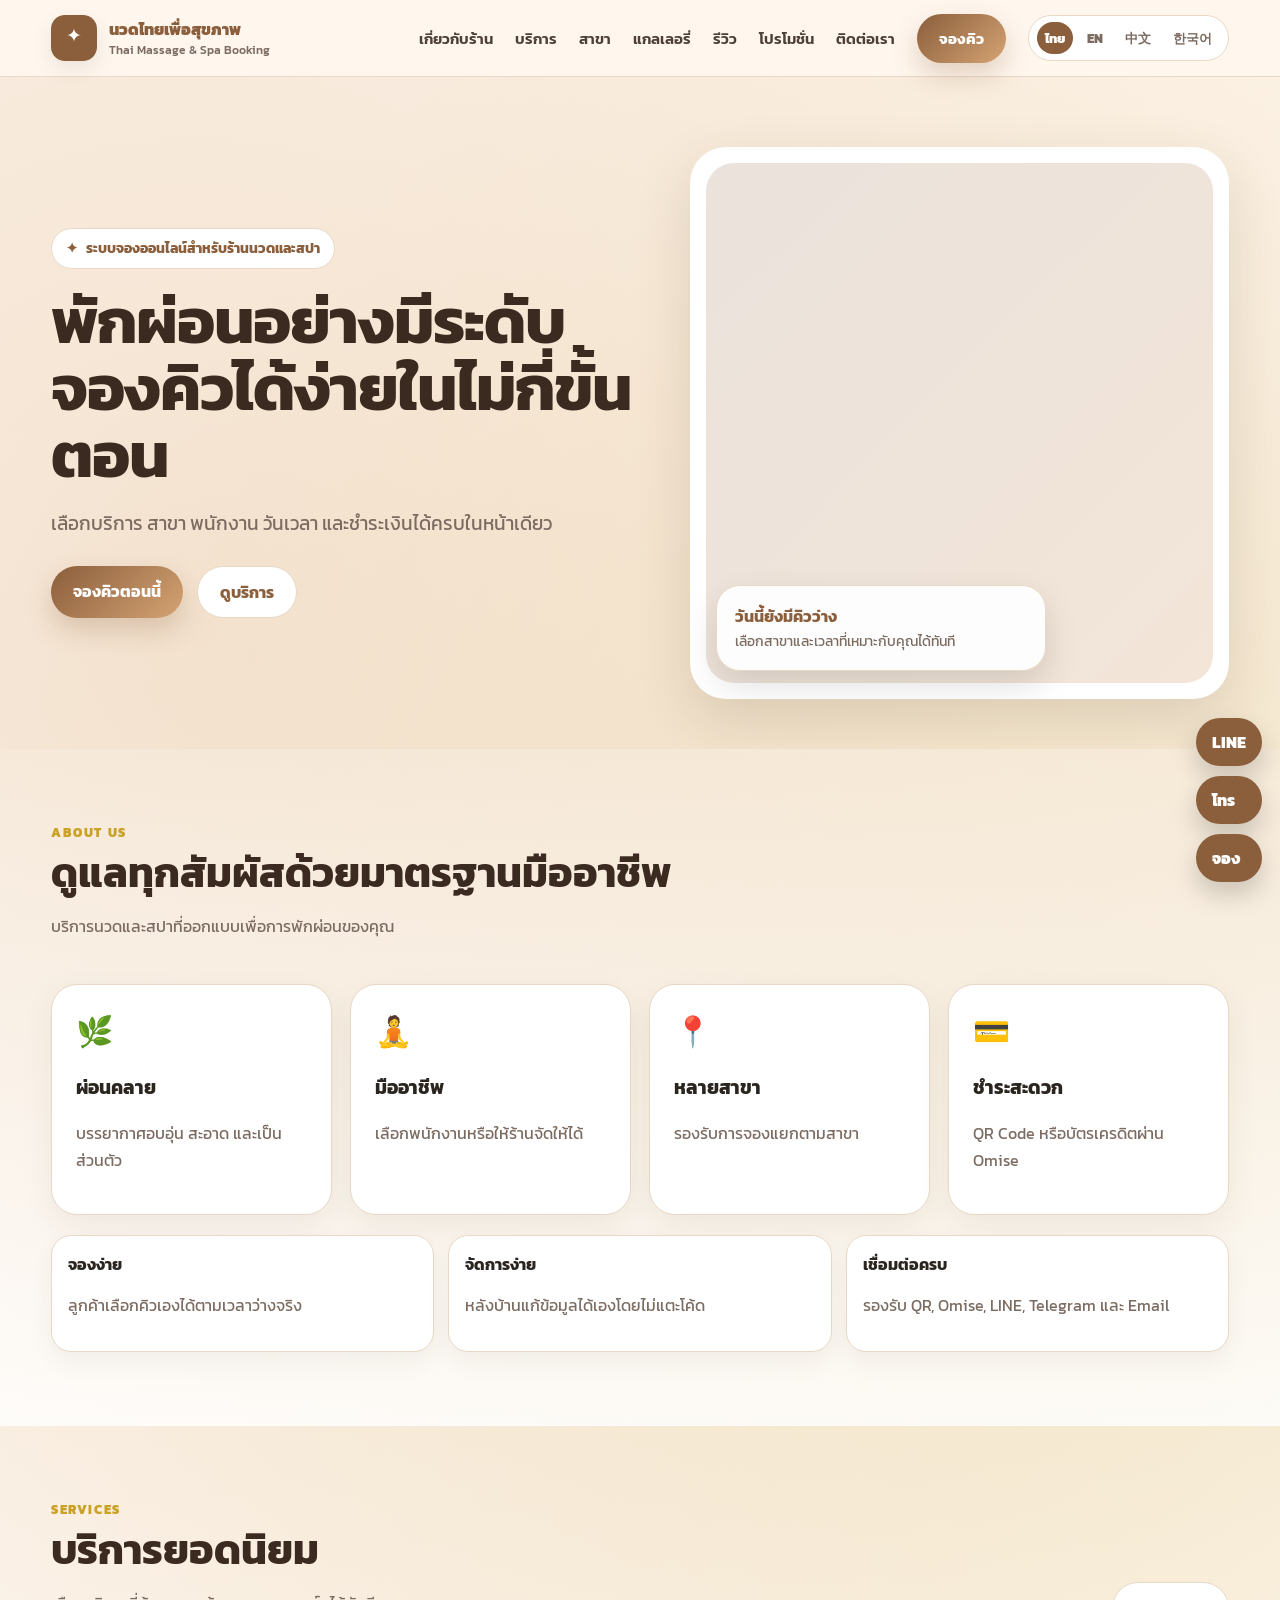
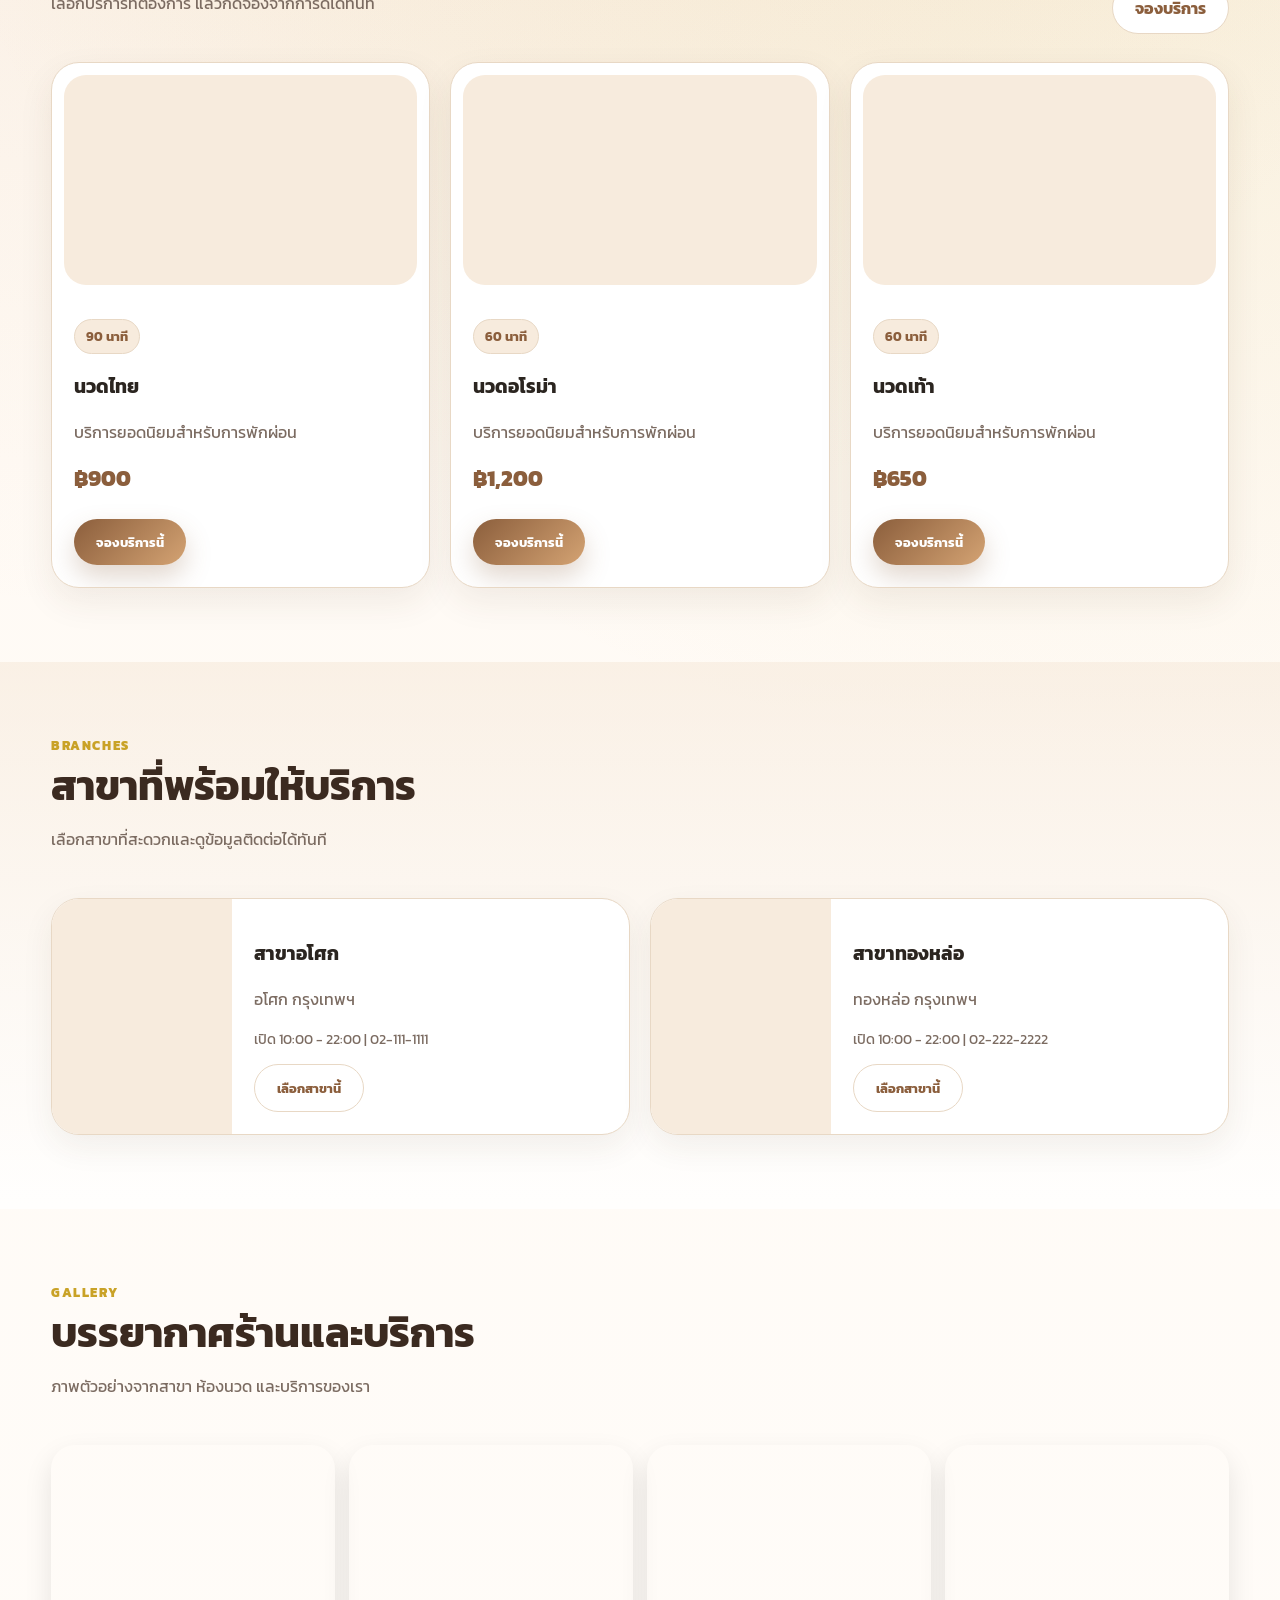
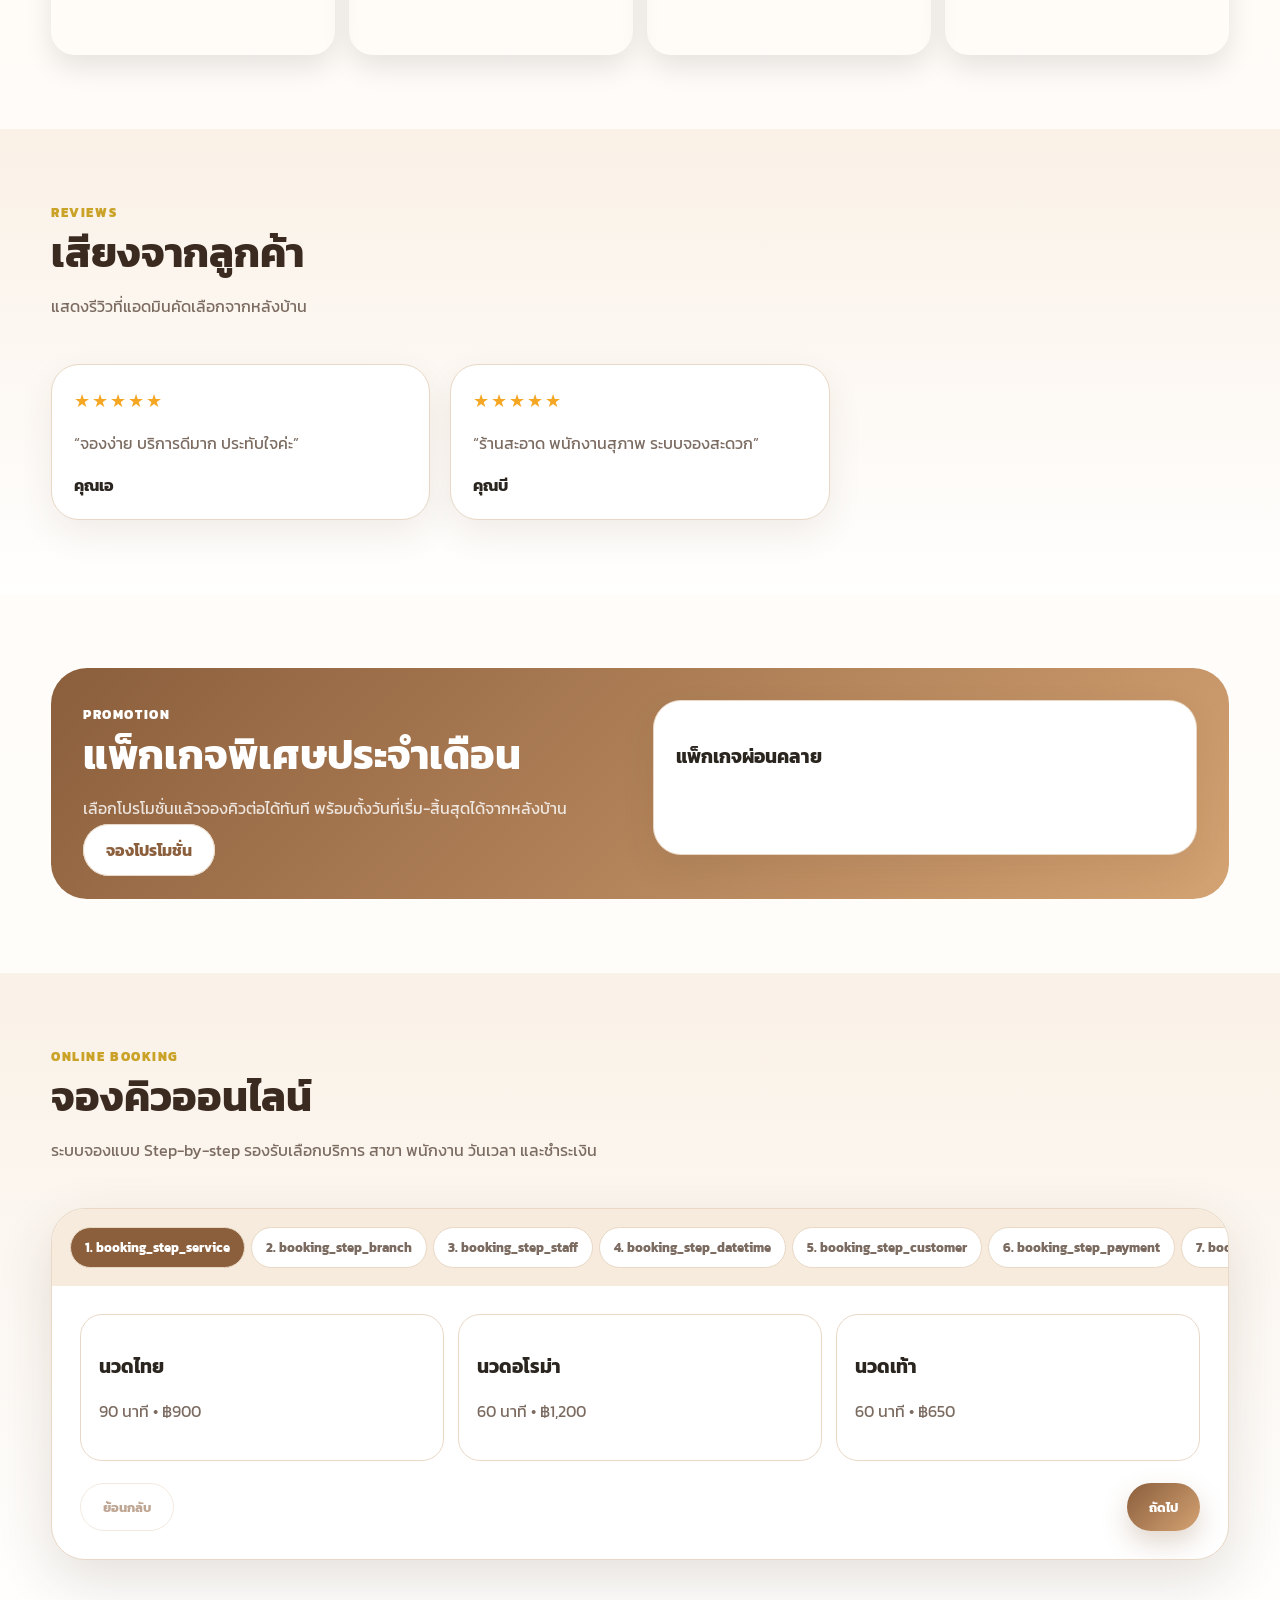
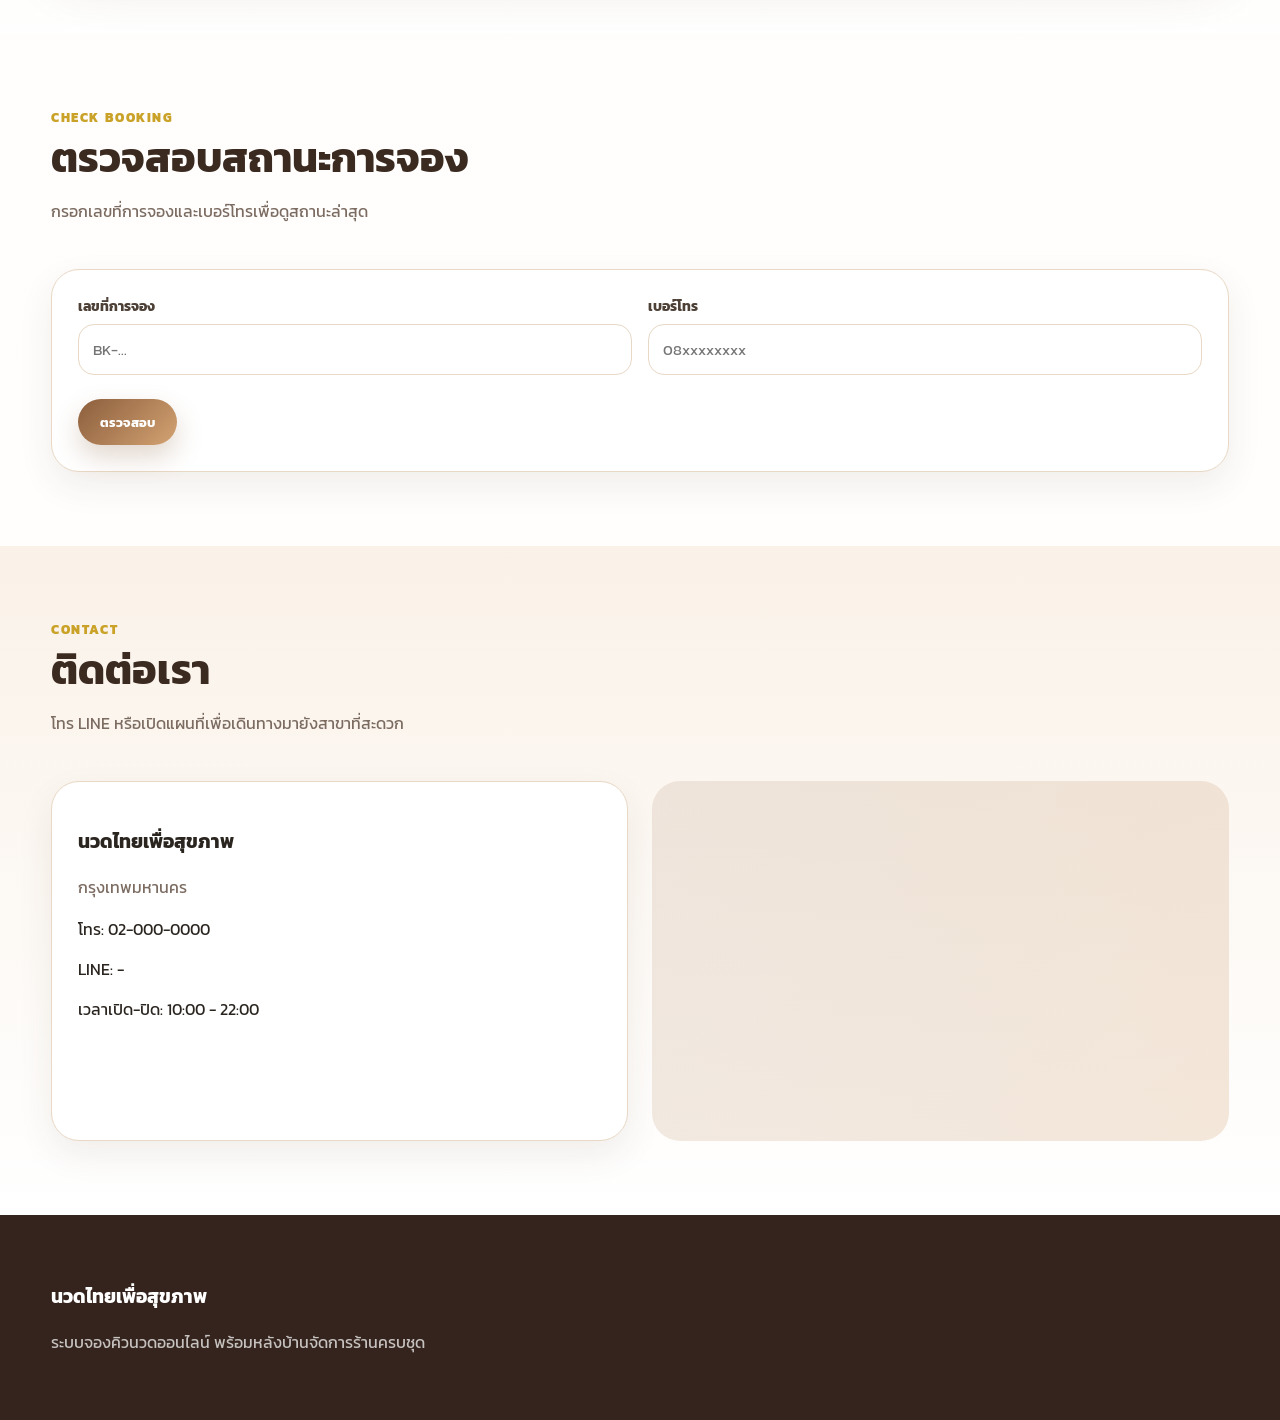
==== index.html @ 6286ac1f "Add files via upload" ====
<!DOCTYPE html>
<html lang="th">
<head>
  <meta charset="UTF-8" />
  <meta name="viewport" content="width=device-width, initial-scale=1.0" />
  <title>ระบบจองคิวนวดออนไลน์</title>
  <link rel="preconnect" href="https://fonts.googleapis.com">
  <link rel="preconnect" href="https://fonts.gstatic.com" crossorigin>
  <link href="https://fonts.googleapis.com/css2?family=Kanit:wght@300;400;500;600;700;800&display=swap" rel="stylesheet">
  <script src="https://cdn.omise.co/omise.js"></script>
  <style>
    :root{
      --primary:#8B5E3C; --secondary:#D4A373; --accent:#C9A227; --bg:#FFF8F0; --soft:#F7EBDD; --card:#FFFFFF;
      --text:#2B2520; --muted:#7B6B61; --border:#E8D8C5; --success:#2E7D32; --danger:#B3261E; --warning:#F9A825;
      --shadow:0 20px 55px rgba(74,50,30,.14); --radius:28px;
    }
    *{box-sizing:border-box}
    body{margin:0;font-family:'Kanit',sans-serif;background:
      radial-gradient(circle at 15% 10%, rgba(212,163,115,.25), transparent 28%),
      radial-gradient(circle at 88% 18%, rgba(201,162,39,.18), transparent 24%),
      linear-gradient(180deg,var(--bg),#fff);color:var(--text)}
    a{text-decoration:none;color:inherit}
    img{max-width:100%;display:block}
    .container{width:min(1180px,92vw);margin:auto}
    .topbar{position:sticky;top:0;z-index:100;background:rgba(255,248,240,.88);backdrop-filter:blur(16px);border-bottom:1px solid var(--border)}
    .navwrap{height:76px;display:flex;align-items:center;justify-content:space-between}
    .brand{display:flex;align-items:center;gap:12px;font-weight:800;color:var(--primary)}
    .brand img{width:46px;height:46px;object-fit:contain;border-radius:14px;background:#fff;box-shadow:0 8px 22px rgba(0,0,0,.08)}
    .brand small{display:block;font-size:12px;color:var(--muted);font-weight:500}
    .nav{display:flex;align-items:center;gap:22px;font-weight:600;color:#4d4037}
    .nav a{font-size:15px}
    .hamb{display:none;border:0;background:var(--primary);color:#fff;border-radius:14px;padding:10px 14px;font-size:22px}
    .language-switcher{display:flex;align-items:center;gap:6px;background:#fff;border:1px solid var(--border);border-radius:999px;padding:6px 8px}
    .language-switcher button{border:0;background:transparent;color:var(--muted);font-family:inherit;font-weight:800;padding:6px 8px;border-radius:999px;cursor:pointer}
    .language-switcher button.active{background:var(--primary);color:#fff}
    .language-switcher select{border:0;background:transparent;font-family:inherit;font-weight:800;color:var(--primary);padding:4px}
    .btn{border:0;border-radius:999px;padding:13px 22px;background:linear-gradient(135deg,var(--primary),var(--secondary));color:#fff;font-weight:700;box-shadow:0 12px 26px rgba(139,94,60,.25);cursor:pointer;font-family:inherit}
    .btn.secondary{background:#fff;color:var(--primary);border:1px solid var(--border);box-shadow:none}
    .btn.ghost{background:transparent;color:var(--primary);border:1px solid var(--primary);box-shadow:none}
    .btn.danger{background:var(--danger)}
    .btn:disabled{opacity:.55;cursor:not-allowed}
    .hero{position:relative;overflow:hidden;padding:70px 0 50px}
    .hero-grid{display:grid;grid-template-columns:1.05fr .95fr;gap:44px;align-items:center}
    .badge{display:inline-flex;gap:8px;align-items:center;background:#fff;border:1px solid var(--border);color:var(--primary);padding:9px 14px;border-radius:999px;font-size:14px;font-weight:700;margin-bottom:18px}
    h1{font-size:clamp(38px,5vw,72px);line-height:1.05;margin:0 0 18px;color:#3B2A20;letter-spacing:-1px}
    .lead{font-size:19px;line-height:1.75;color:var(--muted);margin:0 0 26px}
    .hero-actions{display:flex;gap:14px;flex-wrap:wrap}
    .hero-card{position:relative;border-radius:36px;overflow:hidden;background:#fff;box-shadow:var(--shadow);padding:16px}
    .hero-card .photo{height:520px;border-radius:28px;background:linear-gradient(135deg,rgba(139,94,60,.18),rgba(212,163,115,.28)),url('https://images.unsplash.com/photo-1544161515-4ab6ce6db874?auto=format&fit=crop&w=1100&q=80') center/cover}
    .floating{position:absolute;left:26px;bottom:28px;background:rgba(255,255,255,.94);border:1px solid var(--border);border-radius:24px;padding:18px;box-shadow:0 15px 35px rgba(0,0,0,.12);width:min(330px,80%)}
    .floating b{color:var(--primary)}
    .section{padding:74px 0}
    .section.soft{background:linear-gradient(180deg,rgba(247,235,221,.65),rgba(255,255,255,.8))}
    .section-head{display:flex;justify-content:space-between;align-items:end;gap:24px;margin-bottom:28px}
    .eyebrow{font-size:13px;letter-spacing:.12em;text-transform:uppercase;color:var(--accent);font-weight:800}
    h2{font-size:clamp(28px,3.2vw,44px);line-height:1.2;margin:6px 0 8px;color:#3B2A20}
    .sub{color:var(--muted);line-height:1.7}
    .grid{display:grid;gap:20px}
    .grid.cards{grid-template-columns:repeat(3,1fr)}
    .card{background:var(--card);border:1px solid var(--border);border-radius:var(--radius);box-shadow:0 14px 35px rgba(74,50,30,.08);overflow:hidden}
    .card-body{padding:22px}
    .service-img,.branch-img,.gallery-img{height:210px;background:var(--soft) center/cover;border-radius:22px;margin:12px}
    .price{font-weight:800;color:var(--primary);font-size:22px}
    .meta{color:var(--muted);font-size:14px}
    .pill{display:inline-flex;padding:7px 11px;border-radius:999px;background:var(--soft);color:var(--primary);font-size:13px;font-weight:700;border:1px solid var(--border)}
    .features{display:grid;grid-template-columns:repeat(4,1fr);gap:18px}
    .feature{padding:24px;border-radius:26px;background:#fff;border:1px solid var(--border);box-shadow:0 12px 32px rgba(74,50,30,.07)}
    .feature .ico{font-size:30px;margin-bottom:12px}
    .branch-list{display:grid;grid-template-columns:repeat(2,1fr);gap:20px}
    .branch-card{display:grid;grid-template-columns:180px 1fr;background:#fff;border:1px solid var(--border);border-radius:28px;overflow:hidden;box-shadow:0 12px 32px rgba(74,50,30,.07)}
    .branch-card .branch-img{height:auto;margin:0;border-radius:0}
    .gallery-grid{display:grid;grid-template-columns:repeat(4,1fr);gap:14px}
    .gallery-tile{height:210px;border-radius:24px;background:center/cover;box-shadow:0 12px 28px rgba(0,0,0,.1);cursor:pointer}
    .review-grid{display:grid;grid-template-columns:repeat(3,1fr);gap:20px}
    .stars{color:#F5A623;font-size:18px;letter-spacing:2px}
    .promo{display:grid;grid-template-columns:1fr 1fr;gap:26px;align-items:center;background:linear-gradient(135deg,var(--primary),var(--secondary));color:#fff;border-radius:36px;padding:32px;overflow:hidden}
    .promo .sub{color:rgba(255,255,255,.82)}
    .contact-grid{display:grid;grid-template-columns:1fr 1fr;gap:24px}
    .contact-box{background:#fff;border:1px solid var(--border);border-radius:28px;padding:26px;box-shadow:0 14px 35px rgba(74,50,30,.08)}
    .map{height:360px;border-radius:28px;background:linear-gradient(135deg,rgba(139,94,60,.12),rgba(212,163,115,.25)),url('https://images.unsplash.com/photo-1519608487953-e999c86e7455?auto=format&fit=crop&w=1000&q=80') center/cover}
    .booking-panel{background:#fff;border:1px solid var(--border);border-radius:34px;box-shadow:var(--shadow);overflow:hidden}
    .steps{display:flex;gap:6px;padding:18px;background:var(--soft);overflow:auto}
    .step{min-width:max-content;padding:10px 14px;border-radius:999px;background:#fff;color:var(--muted);font-weight:700;font-size:13px;border:1px solid var(--border)}
    .step.active{background:var(--primary);color:#fff}
    .booking-content{padding:28px}
    .option-grid{display:grid;grid-template-columns:repeat(3,1fr);gap:14px}
    .option{border:1px solid var(--border);border-radius:22px;padding:18px;background:#fff;cursor:pointer}
    .option.selected{border-color:var(--primary);box-shadow:0 0 0 4px rgba(139,94,60,.12)}
    .form-grid{display:grid;grid-template-columns:repeat(2,1fr);gap:16px}
    .field{display:flex;flex-direction:column;gap:7px}
    label{font-size:14px;font-weight:700;color:#4d4037}
    input,select,textarea{font-family:inherit;border:1px solid var(--border);border-radius:16px;padding:13px 14px;background:#fff;font-size:15px;color:var(--text)}
    textarea{min-height:100px;resize:vertical}
    .booking-nav{display:flex;justify-content:space-between;gap:12px;margin-top:22px}
    .status-card{display:none;background:#fff;border:1px solid var(--border);border-radius:28px;padding:24px;margin-top:18px}
    .footer{padding:48px 0;background:#34241d;color:#fff}
    .footer .sub{color:rgba(255,255,255,.72)}
    .float-actions{position:fixed;right:18px;bottom:18px;display:flex;flex-direction:column;gap:10px;z-index:110}
    .float-actions a,.float-actions button{border:0;border-radius:999px;padding:12px 16px;background:var(--primary);color:#fff;font-weight:800;box-shadow:0 12px 26px rgba(0,0,0,.18);cursor:pointer}
    .adminbar{display:none;position:fixed;left:16px;bottom:16px;z-index:120;background:#111;color:#fff;border-radius:20px;padding:12px;box-shadow:0 18px 45px rgba(0,0,0,.25)}
    .adminbar button{margin:3px;border:0;border-radius:999px;padding:8px 12px;background:#fff;color:#111;font-family:inherit;font-weight:700}
    .drawer{display:none;position:fixed;right:18px;top:90px;bottom:18px;width:min(420px,92vw);background:#fff;border:1px solid var(--border);border-radius:28px;box-shadow:var(--shadow);z-index:140;overflow:auto;padding:22px}
    .drawer.open{display:block}
    .toast{position:fixed;left:50%;bottom:24px;transform:translateX(-50%);background:#111;color:#fff;padding:12px 18px;border-radius:999px;z-index:200;display:none}
    @media(max-width:900px){
      .nav{display:none;position:absolute;left:0;right:0;top:76px;background:#fff;flex-direction:column;padding:20px;border-bottom:1px solid var(--border)}
      .nav.open{display:flex}.hamb{display:block}
      .hero-grid,.promo,.contact-grid{grid-template-columns:1fr}
      .grid.cards,.features,.review-grid,.option-grid,.form-grid{grid-template-columns:1fr}
      .branch-list{grid-template-columns:1fr}
      .branch-card{grid-template-columns:1fr}
      .gallery-grid{grid-template-columns:repeat(2,1fr)}
      .hero-card .photo{height:380px}
      .section-head{display:block}
    }
  
    /* V5 customer page polish closer to proposal PDF */
    .v5-booking-summary{display:grid;grid-template-columns:repeat(4,1fr);gap:12px;margin-bottom:18px}
    .v5-summary-box{background:var(--soft);border:1px solid var(--border);border-radius:18px;padding:12px}
    .v5-summary-box b{display:block;color:var(--primary)}
    .v5-trust{display:grid;grid-template-columns:repeat(3,1fr);gap:14px;margin-top:20px}
    .v5-trust .item{background:#fff;border:1px solid var(--border);border-radius:20px;padding:16px;box-shadow:0 10px 25px rgba(74,50,30,.06)}
    .v5-section-toolbar{display:none;position:absolute;right:18px;top:18px;z-index:5}
    [data-section]{position:relative}
    .adminbar.active ~ .v5-section-toolbar,.admin-only{transition:.2s}
    .payment-choice{display:grid;grid-template-columns:repeat(3,1fr);gap:14px}
    .payment-card{background:#fff;border:1px solid var(--border);border-radius:22px;padding:18px;cursor:pointer}
    .payment-card.selected{border-color:var(--primary);box-shadow:0 0 0 4px rgba(139,94,60,.12)}
    .qr-placeholder{width:240px;height:240px;border-radius:24px;background:repeating-linear-gradient(45deg,#fff,#fff 8px,var(--soft) 8px,var(--soft) 16px);border:1px solid var(--border);display:grid;place-items:center;color:var(--primary);font-weight:900}
    @media(max-width:900px){.v5-booking-summary,.v5-trust,.payment-choice{grid-template-columns:1fr}}

  </style>
</head>
<body>
<script>
const API_URL = 'https://script.google.com/macros/s/AKfycbzAeSmmBNeTFuheF83uDiHRVNoMUiQN7rDU0Gj_qRLEx880SR2kwSb0489s2OdrVfUUJQ/exec';
</script>

<header class="topbar">
  <div class="container navwrap">
    <a class="brand" href="#home"><img id="siteLogo" alt="Logo"><span id="siteName">Thai Spa Booking<small id="siteTagline">Relax • Restore • Rebalance</small></span></a>
    <button class="hamb" onclick="document.getElementById('nav').classList.toggle('open')">☰</button>
    <nav class="nav" id="nav">
      <a href="#about" data-feature="show_about_page" data-i18n="menu_about">เกี่ยวกับร้าน</a>
      <a href="#services" data-feature="show_services_page" data-i18n="menu_services">บริการ</a>
      <a href="#branches" data-feature="show_branches_page" data-i18n="menu_branches">สาขา</a>
      <a href="#gallery" data-feature="show_gallery_page" data-i18n="menu_gallery">แกลเลอรี่</a>
      <a href="#reviews" data-feature="show_reviews_page" data-i18n="menu_reviews">รีวิว</a>
      <a href="#promotions" data-feature="show_promotions_page" data-i18n="menu_promotions">โปรโมชั่น</a>
      <a href="#contact" data-i18n="menu_contact">ติดต่อเรา</a>
      <a class="btn" href="#booking" data-feature="enable_online_booking" data-i18n="menu_booking">จองคิว</a><div class="language-switcher" id="languageSwitcher"></div>
    </nav>
  </div>
</header>

<section class="hero" id="home" data-section="hero">
  <div class="container hero-grid">
    <div>
      <div class="badge">✦ <span data-i18n="hero_badge">ระบบจองออนไลน์สำหรับร้านนวดและสปา</span></div>
      <h1 id="heroTitle" data-i18n="hero_title">พักผ่อนอย่างมีระดับ จองคิวได้ง่ายในไม่กี่ขั้นตอน</h1>
      <p class="lead" id="heroSubtitle" data-i18n="hero_subtitle">เลือกบริการ สาขา พนักงาน วันเวลา และชำระเงินได้ครบในหน้าเดียว พร้อมระบบแจ้งเตือนและหลังบ้านสำหรับจัดการร้าน</p>
      <div class="hero-actions"><a class="btn" href="#booking" data-i18n="button_book_now">จองคิวตอนนี้</a><a class="btn secondary" href="#services" data-i18n="button_view_services">ดูบริการ</a></div>
    </div>
    <div class="hero-card">
      <div class="photo" id="heroPhoto"></div>
      <div class="floating"><b>วันนี้ยังมีคิวว่าง</b><br><span class="meta">เลือกสาขาและเวลาที่เหมาะกับคุณได้ทันที</span></div>
    </div>
  </div>
</section>

<section class="section soft" id="about" data-section="about">
  <div class="container">
    <div class="section-head"><div><div class="eyebrow">About Us</div><h2 id="aboutTitle">ดูแลทุกสัมผัสด้วยมาตรฐานมืออาชีพ</h2><button class="btn secondary admin-only" onclick="openAdminEditor('about')" style="display:none">แก้ไขส่วนนี้</button><p class="sub" id="aboutText">เราออกแบบประสบการณ์การนวดให้สะดวกตั้งแต่จองคิวจนถึงเข้ารับบริการ พร้อมระบบจัดการหลายสาขาและทีมพนักงาน</p></div></div>
    <div class="features">
      <div class="feature"><div class="ico">🌿</div><h3>ผ่อนคลาย</h3><p class="sub">บรรยากาศอบอุ่น สะอาด และเป็นส่วนตัว</p></div>
      <div class="feature"><div class="ico">🧘</div><h3>มืออาชีพ</h3><p class="sub">เลือกพนักงานหรือให้ร้านจัดให้ได้</p></div>
      <div class="feature"><div class="ico">📍</div><h3>หลายสาขา</h3><p class="sub">รองรับการจองแยกตามสาขา</p></div>
      <div class="feature"><div class="ico">💳</div><h3>ชำระสะดวก</h3><p class="sub">QR Code หรือบัตรเครดิตผ่าน Omise</p></div>
    </div>
  <div class="v5-trust">
      <div class="item"><b>จองง่าย</b><p class="sub">ลูกค้าเลือกคิวเองได้ตามเวลาว่างจริง</p></div>
      <div class="item"><b>จัดการง่าย</b><p class="sub">หลังบ้านแก้ข้อมูลได้เองโดยไม่แตะโค้ด</p></div>
      <div class="item"><b>เชื่อมต่อครบ</b><p class="sub">รองรับ QR, Omise, LINE, Telegram และ Email</p></div>
    </div>
  </div>
</section>

<section class="section" id="services" data-section="services" data-feature="show_services_page">
  <div class="container">
    <div class="section-head"><div><div class="eyebrow">Services</div><h2 data-i18n="section_services_title">บริการยอดนิยม</h2><button class="btn secondary admin-only" onclick="openAdminManager('services')" style="display:none">จัดการบริการ</button><p class="sub" data-i18n="section_services_subtitle">เลือกบริการที่ต้องการ แล้วกดจองจากการ์ดได้ทันที</p></div><a class="btn secondary" href="#booking">จองบริการ</a></div>
    <div class="grid cards" id="serviceCards"></div>
  </div>
</section>

<section class="section soft" id="branches" data-section="branches" data-feature="show_branches_page">
  <div class="container">
    <div class="section-head"><div><div class="eyebrow">Branches</div><h2 data-i18n="section_branches_title">สาขาที่พร้อมให้บริการ</h2><button class="btn secondary admin-only" onclick="openAdminManager('branches')" style="display:none">จัดการสาขา</button><p class="sub">เลือกสาขาที่สะดวกและดูข้อมูลติดต่อได้ทันที</p></div></div>
    <div class="branch-list" id="branchCards"></div>
  </div>
</section>

<section class="section" id="gallery" data-section="gallery" data-feature="show_gallery_page">
  <div class="container">
    <div class="section-head"><div><div class="eyebrow">Gallery</div><h2 data-i18n="section_gallery_title">บรรยากาศร้านและบริการ</h2><button class="btn secondary admin-only" onclick="openAdminManager('gallery')" style="display:none">จัดการรูปภาพ</button><p class="sub">ภาพตัวอย่างจากสาขา ห้องนวด และบริการของเรา</p></div></div>
    <div class="gallery-grid" id="galleryGrid"></div>
  </div>
</section>

<section class="section soft" id="reviews" data-section="reviews" data-feature="show_reviews_page">
  <div class="container">
    <div class="section-head"><div><div class="eyebrow">Reviews</div><h2 data-i18n="section_reviews_title">เสียงจากลูกค้า</h2><button class="btn secondary admin-only" onclick="openAdminManager('reviews')" style="display:none">จัดการรีวิว</button><p class="sub">แสดงรีวิวที่แอดมินคัดเลือกจากหลังบ้าน</p></div></div>
    <div class="review-grid" id="reviewGrid"></div>
  </div>
</section>

<section class="section" id="promotions" data-section="promotions" data-feature="show_promotions_page">
  <div class="container">
    <div class="promo" id="promoBox">
      <div><div class="eyebrow" style="color:#fff">Promotion</div><h2 style="color:#fff" data-i18n="section_promo_title">แพ็กเกจพิเศษประจำเดือน</h2><p class="sub">เลือกโปรโมชั่นแล้วจองคิวต่อได้ทันที พร้อมตั้งวันที่เริ่ม-สิ้นสุดได้จากหลังบ้าน</p><a class="btn secondary" href="#booking">จองโปรโมชั่น</a></div>
      <div id="promoCards"></div>
    </div>
  </div>
</section>

<section class="section soft" id="booking" data-section="booking" data-feature="enable_online_booking">
  <div class="container">
    <div class="section-head"><div><div class="eyebrow">Online Booking</div><h2>จองคิวออนไลน์</h2><p class="sub">ระบบจองแบบ Step-by-step รองรับเลือกบริการ สาขา พนักงาน วันเวลา และชำระเงิน</p></div></div>
    <div class="booking-panel">
      <div class="steps" id="steps"></div>
      <div class="booking-content" id="bookingContent"></div>
    </div>
  </div>
</section>

<section class="section" id="check" data-section="booking-status">
  <div class="container">
    <div class="section-head"><div><div class="eyebrow">Check Booking</div><h2>ตรวจสอบสถานะการจอง</h2><p class="sub">กรอกเลขที่การจองและเบอร์โทรเพื่อดูสถานะล่าสุด</p></div></div>
    <div class="contact-box">
      <div class="form-grid"><div class="field"><label>เลขที่การจอง</label><input id="checkBookingId" placeholder="BK-..."></div><div class="field"><label>เบอร์โทร</label><input id="checkPhone" placeholder="08xxxxxxxx"></div></div>
      <br><button class="btn" onclick="checkStatus()">ตรวจสอบ</button>
      <div id="checkResult" class="status-card"></div>
    </div>
  </div>
</section>

<section class="section soft" id="contact" data-section="contact">
  <div class="container">
    <div class="section-head"><div><div class="eyebrow">Contact</div><h2>ติดต่อเรา</h2><p class="sub">โทร LINE หรือเปิดแผนที่เพื่อเดินทางมายังสาขาที่สะดวก</p></div></div>
    <div class="contact-grid">
      <div class="contact-box" id="contactInfo"></div>
      <div class="map"></div>
    </div>
  </div>
</section>

<footer class="footer">
  <div class="container"><h3 id="footerName">Thai Spa Booking</h3><p class="sub" id="footerText">ระบบจองคิวนวดออนไลน์ พร้อมหลังบ้านจัดการร้านครบชุด</p></div>
</footer>

<div class="float-actions" id="floatActions">
  <a id="lineButton" data-feature="show_line_button" target="_blank">LINE</a>
  <a id="phoneButton" data-feature="show_phone_button">โทร</a>
  <a href="#booking" data-feature="show_floating_booking_button">จอง</a>
</div>

<div class="adminbar" id="adminbar">
  <b>Admin Mode</b><br>
  <button onclick="openAdminEditor('hero')">แก้ไข Hero</button>
  <button onclick="openAdminEditor('about')">แก้ไข About</button>
  <button onclick="openAdminManager('services')">แก้ไขบริการ</button>
  <button onclick="openAdminManager('gallery')">แก้ไขแกลเลอรี่</button>
  <button onclick="openAdminManager('reviews')">แก้ไขรีวิว</button>
  <button onclick="location.href='admin.html'">ไปหน้าแอดมิน</button>
  <button onclick="localStorage.removeItem('adminToken');location.reload()">ออก</button>
</div>
<div class="drawer" id="editDrawer">
  <h3>แก้ไขเนื้อหาเว็บไซต์</h3>
  <div id="drawerBody"></div>
</div>
<div class="toast" id="toast"></div>

<script>
let DATA={settings:{},theme:{},features:{},content:{},services:[],branches:[],staff:[],gallery:[],reviews:[],promotions:[],payment:{},terms:{},maintenance:{}};
let booking={service:null,branch:null,staff:null,date:'',time:'',paymentMethod:'qr',customer:{},slipUrl:'',cardToken:''};
let step=0;
let currentLang=localStorage.getItem('siteLang')||'th';
let T={};
const stepKeys=['booking_step_service','booking_step_branch','booking_step_staff','booking_step_datetime','booking_step_customer','booking_step_payment','booking_step_confirm'];
function t(key,fallback=''){return (T&&T[key])||fallback||key}
function stepNames(){return stepKeys.map(k=>t(k,k))}
function setLanguage(lang){currentLang=lang;localStorage.setItem('siteLang',lang);init()}
const fallbackImg='https://images.unsplash.com/photo-1544161515-4ab6ce6db874?auto=format&fit=crop&w=900&q=80';
function $(id){return document.getElementById(id)}
function api(action,payload={}) {
  if(!API_URL || API_URL.includes('PASTE_')) return Promise.resolve({success:false,message:'ยังไม่ได้ตั้งค่า Google Apps Script Web App URL'});
  return fetch(API_URL,{method:'POST',body:JSON.stringify({action,lang:currentLang,...payload})}).then(r=>r.json()).catch(e=>({success:false,message:e.message}));
}
function showToast(msg){const t=$('toast');t.textContent=msg;t.style.display='block';setTimeout(()=>t.style.display='none',2600)}
function esc(s){return String(s??'').replace(/[&<>"']/g,m=>({'&':'&amp;','<':'&lt;','>':'&gt;','"':'&quot;',"'":'&#039;'}[m]))}
function money(n){return '฿'+Number(n||0).toLocaleString('th-TH')}
function img(url){return url||fallbackImg}
function enabled(key){return DATA.features[key] !== false && DATA.features[key] !== 'FALSE'}
async function init(){
  seedLocal();
  const res=await api('publicData',{lang:currentLang});
  if(res.success) DATA={...DATA,...res.data};
  T=(DATA.translations||{});
  normalizeData();
  applyTheme();
  renderAll();
  if(localStorage.getItem('adminToken')) $('adminbar').style.display='block';
}
function seedLocal(){
  DATA={
    settings:{siteName:'นวดไทยเพื่อสุขภาพ',tagline:'Thai Massage & Spa Booking',phone:'02-000-0000',lineUrl:'https://line.me/R/ti/p/@demo',address:'กรุงเทพมหานคร',logoUrl:'',heroImageUrl:''},
    theme:{primaryColor:'#8B5E3C',secondaryColor:'#D4A373',accentColor:'#C9A227',backgroundColor:'#FFF8F0',textColor:'#2B2520',cardColor:'#FFFFFF'},
    features:{show_gallery_page:true,show_reviews_page:true,show_promotions_page:true,enable_online_booking:true,enable_staff_selection:true,enable_qr_payment:true,enable_card_payment:true,show_line_button:true,show_phone_button:true,show_floating_booking_button:true},
    content:{hero:{title:'พักผ่อนอย่างมีระดับ จองคิวได้ง่ายในไม่กี่ขั้นตอน',subtitle:'เลือกบริการ สาขา พนักงาน วันเวลา และชำระเงินได้ครบในหน้าเดียว'},about:{title:'ดูแลทุกสัมผัสด้วยมาตรฐานมืออาชีพ',text:'บริการนวดและสปาที่ออกแบบเพื่อการพักผ่อนของคุณ'}},
    services:[
      {serviceId:'SVC001',serviceName:'นวดไทย',duration:90,price:900,imageUrl:'https://images.unsplash.com/photo-1519823551278-64ac92734fb1?auto=format&fit=crop&w=900&q=80',status:'active'},
      {serviceId:'SVC002',serviceName:'นวดอโรม่า',duration:60,price:1200,imageUrl:'https://images.unsplash.com/photo-1600334089648-b0d9d3028eb2?auto=format&fit=crop&w=900&q=80',status:'active'},
      {serviceId:'SVC003',serviceName:'นวดเท้า',duration:60,price:650,imageUrl:'https://images.unsplash.com/photo-1515377905703-c4788e51af15?auto=format&fit=crop&w=900&q=80',status:'active'}
    ],
    branches:[
      {branchId:'BR001',branchName:'สาขาอโศก',address:'อโศก กรุงเทพฯ',phone:'02-111-1111',openTime:'10:00',closeTime:'22:00',imageUrl:'https://images.unsplash.com/photo-1540555700478-4be289fbecef?auto=format&fit=crop&w=900&q=80',status:'active'},
      {branchId:'BR002',branchName:'สาขาทองหล่อ',address:'ทองหล่อ กรุงเทพฯ',phone:'02-222-2222',openTime:'10:00',closeTime:'22:00',imageUrl:'https://images.unsplash.com/photo-1527765675023-1b03787ff744?auto=format&fit=crop&w=900&q=80',status:'active'}
    ],
    staff:[
      {staffId:'ST001',staffName:'พนักงานแพรว',branchId:'BR001',serviceIds:'SVC001,SVC002',imageUrl:'',status:'active'},
      {staffId:'ST002',staffName:'พนักงานดาว',branchId:'BR002',serviceIds:'SVC001,SVC003',imageUrl:'',status:'active'}
    ],
    gallery:[{imageUrl:'https://images.unsplash.com/photo-1540555700478-4be289fbecef?auto=format&fit=crop&w=900&q=80'},{imageUrl:'https://images.unsplash.com/photo-1519823551278-64ac92734fb1?auto=format&fit=crop&w=900&q=80'},{imageUrl:'https://images.unsplash.com/photo-1600334089648-b0d9d3028eb2?auto=format&fit=crop&w=900&q=80'},{imageUrl:'https://images.unsplash.com/photo-1527765675023-1b03787ff744?auto=format&fit=crop&w=900&q=80'}],
    reviews:[{customerName:'คุณเอ',rating:5,reviewText:'จองง่าย บริการดีมาก ประทับใจค่ะ'},{customerName:'คุณบี',rating:5,reviewText:'ร้านสะอาด พนักงานสุภาพ ระบบจองสะดวก'}],
    promotions:[{promotionName:'แพ็กเกจผ่อนคลาย',description:'ลดพิเศษสำหรับการจองออนไลน์',imageUrl:'',status:'active'}],
    payment:{enableQrPayment:true,enableCardPayment:true,qrImageUrl:'',promptPayName:'นวดไทยเพื่อสุขภาพ'},
    terms:{consentText:'ฉันยอมรับเงื่อนไขการจองและนโยบายความเป็นส่วนตัว'}
  };
}
function normalizeData(){
  DATA.features=DATA.features||{}; DATA.settings=DATA.settings||{}; DATA.theme=DATA.theme||{}; DATA.content=DATA.content||{};
  ['services','branches','staff','gallery','reviews','promotions'].forEach(k=>DATA[k]=DATA[k]||[]);
}
function applyTheme(){
  const th=DATA.theme||{};
  const vars={primary:th.primaryColor,secondary:th.secondaryColor,accent:th.accentColor,bg:th.backgroundColor,text:th.textColor,card:th.cardColor};
  Object.entries(vars).forEach(([k,v])=>{if(v)document.documentElement.style.setProperty('--'+k,v)});
}
function renderAll(){
  const s=DATA.settings||{}; const c=DATA.content||{};
  $('siteName').childNodes[0].textContent=s.siteName||'นวดไทยเพื่อสุขภาพ';
  $('siteTagline').textContent=s.tagline||'Thai Massage & Spa';
  $('siteLogo').src=s.logoUrl||'data:image/svg+xml;utf8,'+encodeURIComponent('<svg xmlns="http://www.w3.org/2000/svg" width="100" height="100"><rect width="100" height="100" rx="24" fill="#8B5E3C"/><text x="50" y="58" text-anchor="middle" font-size="42" fill="white">✦</text></svg>');
  $('heroTitle').textContent=(c.hero&&c.hero.title)||$('heroTitle').textContent;
  $('heroSubtitle').textContent=(c.hero&&c.hero.subtitle)||$('heroSubtitle').textContent;
  if(s.heroImageUrl) $('heroPhoto').style.backgroundImage=`linear-gradient(135deg,rgba(139,94,60,.18),rgba(212,163,115,.28)),url('${s.heroImageUrl}')`;
  $('aboutTitle').textContent=(c.about&&c.about.title)||$('aboutTitle').textContent;
  $('aboutText').textContent=(c.about&&c.about.text)||$('aboutText').textContent;
  $('footerName').textContent=s.siteName||'นวดไทยเพื่อสุขภาพ';
  $('footerText').textContent=s.footerText||'ระบบจองคิวนวดออนไลน์ พร้อมหลังบ้านจัดการร้านครบชุด';
  $('lineButton').href=s.lineUrl||'#'; $('phoneButton').href='tel:'+(s.phone||'');
  renderLanguageSwitcher(); applyTranslations(); renderFeatureVisibility(); renderServices(); renderBranches(); renderGallery(); renderReviews(); renderPromos(); renderContact(); renderBooking(); renderPaymentInfo();
}
function renderLanguageSwitcher(){
  const wrap=$('languageSwitcher'); if(!wrap) return;
  const langs=(DATA.languages&&DATA.languages.length?DATA.languages:[
    {languageCode:'th',nativeName:'ไทย'},{languageCode:'en',nativeName:'EN'},{languageCode:'zh',nativeName:'中文'},{languageCode:'ko',nativeName:'한국어'}
  ]);
  wrap.innerHTML=langs.map(l=>`<button class="${String(l.languageCode).toLowerCase()===currentLang?'active':''}" onclick="setLanguage('${esc(String(l.languageCode).toLowerCase())}')">${esc(l.nativeName||l.languageCode)}</button>`).join('');
  document.documentElement.lang=currentLang;
}
function applyTranslations(){
  document.querySelectorAll('[data-i18n]').forEach(el=>{
    const key=el.dataset.i18n;
    if(T[key]) el.textContent=T[key];
  });
}
function renderFeatureVisibility(){
  document.querySelectorAll('[data-feature]').forEach(el=>{el.style.display=enabled(el.dataset.feature)?'':'none'});
}
function renderServices(){
  $('serviceCards').innerHTML=DATA.services.filter(x=>x.status!=='inactive').map(s=>`<div class="card"><div class="service-img" style="background-image:url('${img(s.imageUrl)}')"></div><div class="card-body"><span class="pill">${s.duration||60} นาที</span><h3>${esc(s.serviceName)}</h3><p class="sub">${esc(s.description||'บริการยอดนิยมสำหรับการพักผ่อน')}</p><div class="price">${money(s.price)}</div><br><button class="btn" onclick="selectAndBook('service','${esc(s.serviceId)}')">${t('button_book_service','จองบริการนี้')}</button></div></div>`).join('');
}
function renderBranches(){
  $('branchCards').innerHTML=DATA.branches.filter(x=>x.status!=='inactive').map(b=>`<div class="branch-card"><div class="branch-img" style="background-image:url('${img(b.imageUrl)}')"></div><div class="card-body"><h3>${esc(b.branchName)}</h3><p class="sub">${esc(b.address||'')}</p><p class="meta">เปิด ${b.openTime||'10:00'} - ${b.closeTime||'22:00'} | ${esc(b.phone||'')}</p><button class="btn secondary" onclick="selectAndBook('branch','${esc(b.branchId)}')">${t('button_select_branch','เลือกสาขานี้')}</button></div></div>`).join('');
}
function renderGallery(){
  $('galleryGrid').innerHTML=(DATA.gallery||[]).filter(x=>x.status!=='inactive').slice(0,12).map(g=>`<div class="gallery-tile" style="background-image:url('${img(g.imageUrl)}')" onclick="window.open('${img(g.imageUrl)}','_blank')"></div>`).join('');
}
function renderReviews(){
  $('reviewGrid').innerHTML=(DATA.reviews||[]).filter(x=>x.status!=='inactive').slice(0,6).map(r=>`<div class="card"><div class="card-body"><div class="stars">${'★'.repeat(Number(r.rating||5))}</div><p class="sub">“${esc(r.reviewText||'บริการดีมาก')}”</p><b>${esc(r.customerName||'ลูกค้า')}</b><br><span class="meta">${esc(r.branchName||'')}</span></div></div>`).join('');
}
function renderPromos(){
  const ps=(DATA.promotions||[]).filter(x=>x.status!=='inactive').slice(0,2);
  $('promoCards').innerHTML=ps.map(p=>`<div class="card" style="color:var(--text);margin-bottom:12px"><div class="card-body"><h3>${esc(p.promotionName||'โปรโมชั่น')}</h3><p class="sub">${esc(p.description||'รายละเอียดโปรโมชั่น')}</p></div></div>`).join('');
}
function renderContact(){
  const s=DATA.settings||{};
  $('contactInfo').innerHTML=`<h3>${esc(s.siteName||'นวดไทยเพื่อสุขภาพ')}</h3><p class="sub">${esc(s.address||'กรุงเทพมหานคร')}</p><p>โทร: ${esc(s.phone||'-')}</p><p>LINE: ${esc(s.lineId||'-')}</p><p>เวลาเปิด-ปิด: ${esc(s.openTime||'10:00')} - ${esc(s.closeTime||'22:00')}</p>`;
}
function selectAndBook(type,id){booking[type]=id; location.hash='booking'; step= type==='service'?1: type==='branch'?2:0; renderBooking();}
function renderBooking(){
  $('steps').innerHTML=stepNames().map((s,i)=>`<div class="step ${i===step?'active':''}">${i+1}. ${s}</div>`).join('');
  const content=$('bookingContent');
  const summaryHtml = booking.service||booking.branch||booking.date||booking.time ? renderBookingSummary() : '';
  if(step===0) content.innerHTML=summaryHtml+renderOptions('service',DATA.services,'serviceId','serviceName',x=>`${x.duration||60} นาที • ${money(x.price)}`);
  if(step===1) content.innerHTML=summaryHtml+renderOptions('branch',DATA.branches,'branchId','branchName',x=>`${x.address||''} • ${x.openTime||'10:00'}-${x.closeTime||'22:00'}`);
  if(step===2) content.innerHTML=summaryHtml+renderStaffStep();
  if(step===3) content.innerHTML=summaryHtml+renderDateTimeStep();
  if(step===4) content.innerHTML=summaryHtml+renderCustomerStep();
  if(step===5) content.innerHTML=summaryHtml+renderPaymentStep();
  if(step===6) content.innerHTML=summaryHtml+renderConfirmStep();
}

function renderBookingSummary(){
  const s=DATA.services.find(x=>x.serviceId===booking.service)||{};
  const b=DATA.branches.find(x=>x.branchId===booking.branch)||{};
  const st=DATA.staff.find(x=>x.staffId===booking.staff)||{};
  return `<div class="v5-booking-summary">
    <div class="v5-summary-box"><b>บริการ</b>${esc(s.serviceName||'-')}</div>
    <div class="v5-summary-box"><b>สาขา</b>${esc(b.branchName||'-')}</div>
    <div class="v5-summary-box"><b>พนักงาน</b>${booking.staff==='AUTO'?'ให้ร้านจัดให้':esc(st.staffName||'-')}</div>
    <div class="v5-summary-box"><b>วันเวลา</b>${esc(booking.date||'-')} ${esc(booking.time||'')}</div>
  </div>`;
}

function renderOptions(key,rows,idField,nameField,descFn){
  const options=rows.filter(x=>x.status!=='inactive').map(x=>`<div class="option ${booking[key]===x[idField]?'selected':''}" onclick="booking['${key}']='${esc(x[idField])}';renderBooking()"><h3>${esc(x[nameField])}</h3><p class="sub">${esc(descFn(x))}</p></div>`).join('');
  return `<div class="option-grid">${options}</div>${navButtons()}`;
}
function renderStaffStep(){
  let staff=DATA.staff.filter(s=>s.status!=='inactive');
  if(booking.branch) staff=staff.filter(s=>!s.branchId||s.branchId===booking.branch);
  if(booking.service) staff=staff.filter(s=>!s.serviceIds||String(s.serviceIds).includes(booking.service));
  let cards=`<div class="option ${booking.staff==='AUTO'?'selected':''}" onclick="booking.staff='AUTO';renderBooking()"><h3>ให้ร้านจัดพนักงานให้</h3><p class="sub">เหมาะสำหรับลูกค้าที่ต้องการให้ร้านเลือกคนที่ว่างที่สุด</p></div>`;
  if(enabled('enable_staff_selection')) cards += staff.map(s=>`<div class="option ${booking.staff===s.staffId?'selected':''}" onclick="booking.staff='${esc(s.staffId)}';renderBooking()"><h3>${esc(s.staffName)}</h3><p class="sub">${esc(s.skill||'พนักงานนวดมืออาชีพ')}</p></div>`).join('');
  return `<div class="option-grid">${cards}</div>${navButtons()}`;
}
function renderDateTimeStep(){
  const times=['10:00','11:30','13:00','14:30','16:00','17:30','19:00'];
  return `<div class="form-grid"><div class="field"><label>เลือกวันที่</label><input type="date" value="${booking.date}" onchange="booking.date=this.value"></div></div><br><div class="option-grid">${times.map(t=>`<div class="option ${booking.time===t?'selected':''}" onclick="booking.time='${t}';renderBooking()"><h3>${t}</h3><p class="sub">คิวว่าง</p></div>`).join('')}</div>${navButtons()}`;
}
function renderCustomerStep(){
  const c=booking.customer;
  return `<div class="form-grid">
    <div class="field"><label>${t('label_fullname','ชื่อ-นามสกุล')} *</label><input value="${esc(c.fullName||'')}" oninput="booking.customer.fullName=this.value"></div>
    <div class="field"><label>${t('label_phone','เบอร์โทร')} *</label><input value="${esc(c.phone||'')}" oninput="booking.customer.phone=this.value"></div>
    <div class="field"><label>${t('label_email','อีเมล')}</label><input value="${esc(c.email||'')}" oninput="booking.customer.email=this.value"></div>
    <div class="field"><label>LINE ID</label><input value="${esc(c.lineId||'')}" oninput="booking.customer.lineId=this.value"></div>
    <div class="field" style="grid-column:1/-1"><label>${t('label_note','หมายเหตุ')}</label><textarea oninput="booking.customer.note=this.value">${esc(c.note||'')}</textarea></div>
  </div>${navButtons()}`;
}
function renderPaymentInfo(){return true}
function renderPaymentStep(){
  const qr=DATA.payment&&DATA.payment.qrImageUrl?`<img src="${DATA.payment.qrImageUrl}" style="max-width:260px;border-radius:20px;border:1px solid var(--border)">`:`<div class="contact-box"><b>QR Code / PromptPay</b><p class="sub">แอดมินสามารถอัปโหลด QR ได้จากหลังบ้าน</p></div>`;
  return `<div class="option-grid">
    <div class="option ${booking.paymentMethod==='qr'?'selected':''}" onclick="booking.paymentMethod='qr';renderBooking()"><h3>${t('payment_qr','โอนผ่าน QR Code')}</h3><p class="sub">อัปโหลดสลิปหลังโอน</p></div>
    <div class="option ${booking.paymentMethod==='card'?'selected':''}" onclick="booking.paymentMethod='card';renderBooking()"><h3>${t('payment_card','บัตรเครดิต / เดบิต')}</h3><p class="sub">ชำระผ่าน Omise / Opn</p></div>
    <div class="option ${booking.paymentMethod==='none'?'selected':''}" onclick="booking.paymentMethod='none';renderBooking()"><h3>${t('payment_store','จองก่อน ชำระที่ร้าน')}</h3><p class="sub">เปิด/ปิดได้จากหลังบ้าน</p></div>
  </div><br>
  ${booking.paymentMethod==='qr'?`<div>${qr}<br><br><div class="field"><label>อัปโหลดสลิป</label><input type="file" id="slipFile" accept="image/*"></div></div>`:''}
  ${booking.paymentMethod==='card'?renderCardForm():''}
  ${navButtons()}`;
}
function renderCardForm(){
  return `<div class="contact-box"><h3>ข้อมูลบัตร</h3><p class="sub">ระบบจะสร้าง Token กับ Omise โดยไม่เก็บเลขบัตรไว้ในเว็บไซต์</p>
    <div class="form-grid">
      <div class="field"><label>ชื่อบนบัตร</label><input id="cardName"></div>
      <div class="field"><label>เลขบัตร</label><input id="cardNumber" placeholder="4242424242424242"></div>
      <div class="field"><label>เดือนหมดอายุ</label><input id="cardMonth" placeholder="12"></div>
      <div class="field"><label>ปีหมดอายุ</label><input id="cardYear" placeholder="2030"></div>
      <div class="field"><label>CVV</label><input id="cardCvv" placeholder="123"></div>
    </div></div>`;
}
function renderConfirmStep(){
  const s=DATA.services.find(x=>x.serviceId===booking.service)||{}; const b=DATA.branches.find(x=>x.branchId===booking.branch)||{}; const st=DATA.staff.find(x=>x.staffId===booking.staff)||{};
  return `<div class="contact-box"><h3>ตรวจสอบข้อมูลก่อนยืนยัน</h3>
    <p>บริการ: <b>${esc(s.serviceName||'-')}</b> ${money(s.price)}</p>
    <p>สาขา: <b>${esc(b.branchName||'-')}</b></p>
    <p>พนักงาน: <b>${booking.staff==='AUTO'?'ให้ร้านจัดให้':esc(st.staffName||'-')}</b></p>
    <p>วันที่/เวลา: <b>${esc(booking.date)} ${esc(booking.time)}</b></p>
    <p>ผู้จอง: <b>${esc(booking.customer.fullName||'-')}</b> ${esc(booking.customer.phone||'')}</p>
    <label><input type="checkbox" id="consentBox"> ${esc(DATA.terms.consentText||'ฉันยอมรับเงื่อนไขการจองและนโยบายความเป็นส่วนตัว')}</label><br><br>
    <button class="btn" onclick="submitBooking()">${t('button_confirm_booking','ยืนยันการจอง')}</button>
  </div>${navButtons(false)}`;
}
function navButtons(showNext=true){
  return `<div class="booking-nav"><button class="btn secondary" ${step===0?'disabled':''} onclick="step=Math.max(0,step-1);renderBooking()">${t('button_back','ย้อนกลับ')}</button>${showNext?`<button class="btn" onclick="nextStep()">${t('button_next','ถัดไป')}</button>`:''}</div>`;
}
async function nextStep(){
  if(step===5 && booking.paymentMethod==='qr') await maybeUploadSlip();
  if(step===5 && booking.paymentMethod==='card') await createOmiseToken();
  step=Math.min(stepKeys.length-1,step+1); renderBooking();
}
async function maybeUploadSlip(){
  const f=$('slipFile')&&$('slipFile').files[0]; if(!f) return;
  const c=DATA.settings.cloudinaryCloudName||DATA.payment.cloudinaryCloudName; const p=DATA.settings.cloudinaryUploadPreset||DATA.payment.cloudinaryUploadPreset;
  if(!c||!p){showToast('ยังไม่ได้ตั้งค่า Cloudinary'); return;}
  const fd=new FormData(); fd.append('file',f); fd.append('upload_preset',p);
  const res=await fetch(`https://api.cloudinary.com/v1_1/${c}/image/upload`,{method:'POST',body:fd}).then(r=>r.json()).catch(e=>({error:e.message}));
  if(res.secure_url){booking.slipUrl=res.secure_url;showToast('อัปโหลดสลิปสำเร็จ')} else showToast('อัปโหลดสลิปไม่สำเร็จ');
}
async function createOmiseToken(){
  if(!window.Omise){showToast('โหลด Omise.js ไม่สำเร็จ');return}
  const pub=DATA.payment.omisePublicKey||DATA.settings.omisePublicKey;
  if(!pub){showToast('ยังไม่ได้ตั้งค่า Omise Public Key');return}
  Omise.setPublicKey(pub);
  return new Promise(resolve=>{
    Omise.createToken('card',{name:cardName.value,number:cardNumber.value,expiration_month:cardMonth.value,expiration_year:cardYear.value,security_code:cardCvv.value},(status,res)=>{
      if(status===200){booking.cardToken=res.id;showToast('สร้าง Token บัตรสำเร็จ')}else showToast(res.message||'สร้าง Token ไม่สำเร็จ'); resolve();
    });
  });
}
async function submitBooking(){
  if(!$('consentBox').checked){showToast('กรุณายอมรับเงื่อนไขก่อนจอง');return}
  const payload={...booking};
  const res=await api('createBooking',payload);
  if(res.success){showSuccess(res.booking)} else showToast(res.message||'จองไม่สำเร็จ');
}
function showSuccess(b){
  $('bookingContent').innerHTML=`<div class="contact-box"><h2>จองสำเร็จ</h2><p>เลขที่การจอง: <b>${esc(b.bookingId)}</b></p><p>สถานะ: ${esc(b.bookingStatus)}</p><p>การชำระเงิน: ${esc(b.paymentStatus)}</p><a class="btn" href="#check">ตรวจสอบสถานะ</a></div>`;
  $('steps').innerHTML='<div class="step active">จองสำเร็จ</div>';
}
async function checkStatus(){
  const res=await api('checkBookingStatus',{bookingId:checkBookingId.value,phone:checkPhone.value});
  const box=$('checkResult'); box.style.display='block';
  if(!res.success){box.innerHTML='<p style="color:var(--danger)">'+esc(res.message)+'</p>';return;}
  const b=res.booking;
  box.innerHTML=`<h3>สถานะการจอง</h3><p>เลขที่: <b>${esc(b.bookingId)}</b></p><p>ผู้จอง: ${esc(b.fullName)}</p><p>บริการ: ${esc(b.serviceName)}</p><p>สาขา: ${esc(b.branchName)}</p><p>วันเวลา: ${esc(b.bookingDate)} ${esc(b.startTime)}</p><p>สถานะ: <b>${esc(b.bookingStatus)}</b></p>`;
}
function openAdminEditor(section){
  const drawer=$('editDrawer'); drawer.classList.add('open');
  const item=(DATA.content&&DATA.content[section])||{};
  $('drawerBody').innerHTML=`<div class="field"><label>หัวข้อ</label><input id="editTitle" value="${esc(item.title||'')}"></div><div class="field"><label>ข้อความ</label><textarea id="editText">${esc(item.subtitle||item.text||'')}</textarea></div><br><button class="btn" onclick="saveAdminEdit('${section}')">บันทึก</button><button class="btn secondary" onclick="editDrawer.classList.remove('open')">ปิด</button>`;
}
async function saveAdminEdit(section){
  const token=localStorage.getItem('adminToken')||'';
  const res=await api('adminSave',{token,sheet:'ContentSections',idField:'sectionKey',row:{sectionKey:section,title:editTitle.value,text:editText.value,subtitle:editText.value,status:'active'}});
  if(res.success){showToast('บันทึกแล้ว'); DATA.content[section]={title:editTitle.value,text:editText.value,subtitle:editText.value}; renderAll();} else showToast(res.message||'บันทึกไม่สำเร็จ');
}

function openAdminManager(type){
  const map={services:'Services',branches:'Branches',gallery:'Gallery',reviews:'Reviews',promotions:'Promotions'};
  const sheet=map[type]||'ContentSections';
  $('editDrawer').classList.add('open');
  $('drawerBody').innerHTML=`<p class="sub">เปิดหน้าแอดมินเพื่อจัดการข้อมูลหมวด ${sheet} แบบเต็มรูปแบบ</p><button class="btn" onclick="location.href='admin.html#${sheet}'">ไปหน้าแอดมิน</button><button class="btn secondary" onclick="editDrawer.classList.remove('open')">ปิด</button>`;
}
function showAdminInlineButtons(){
  if(localStorage.getItem('adminToken')){
    document.querySelectorAll('.admin-only').forEach(el=>el.style.display='inline-flex');
  }
}

showAdminInlineButtons();
init();
</script>
</body>
</html>
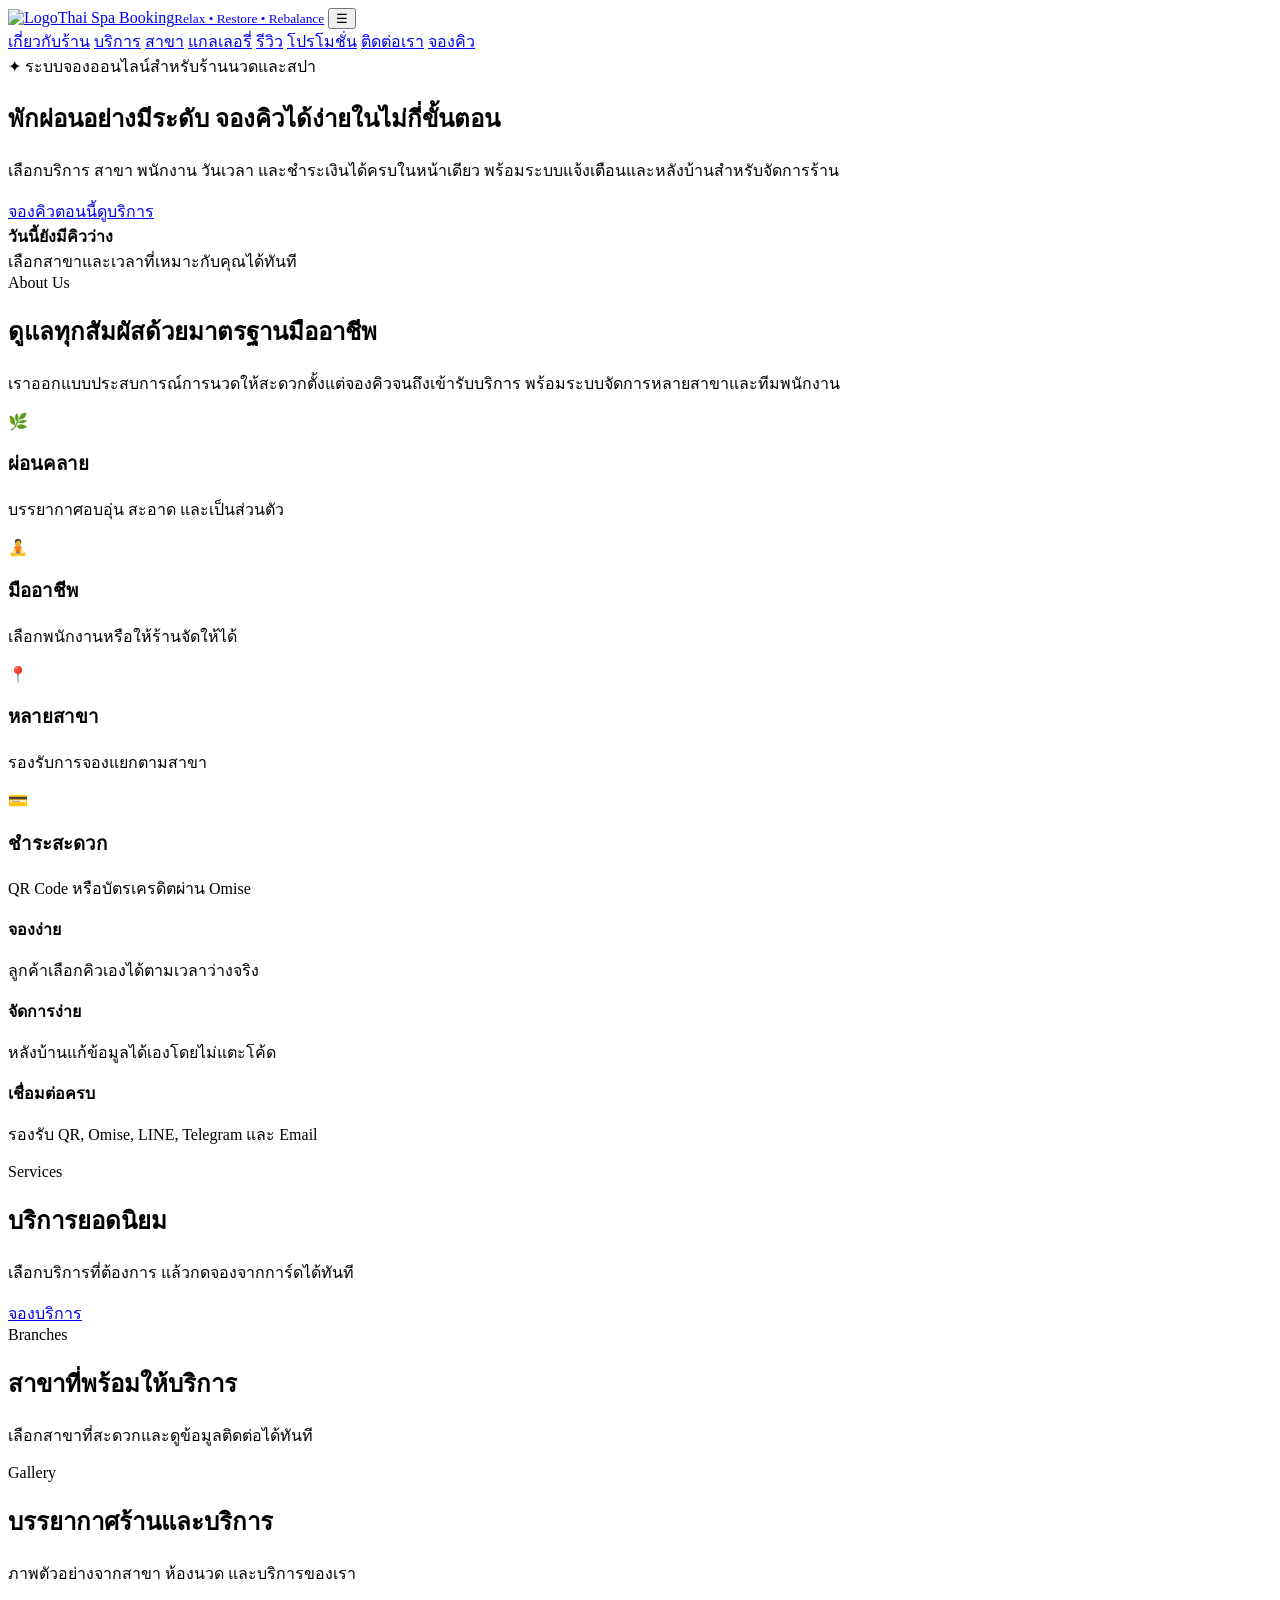
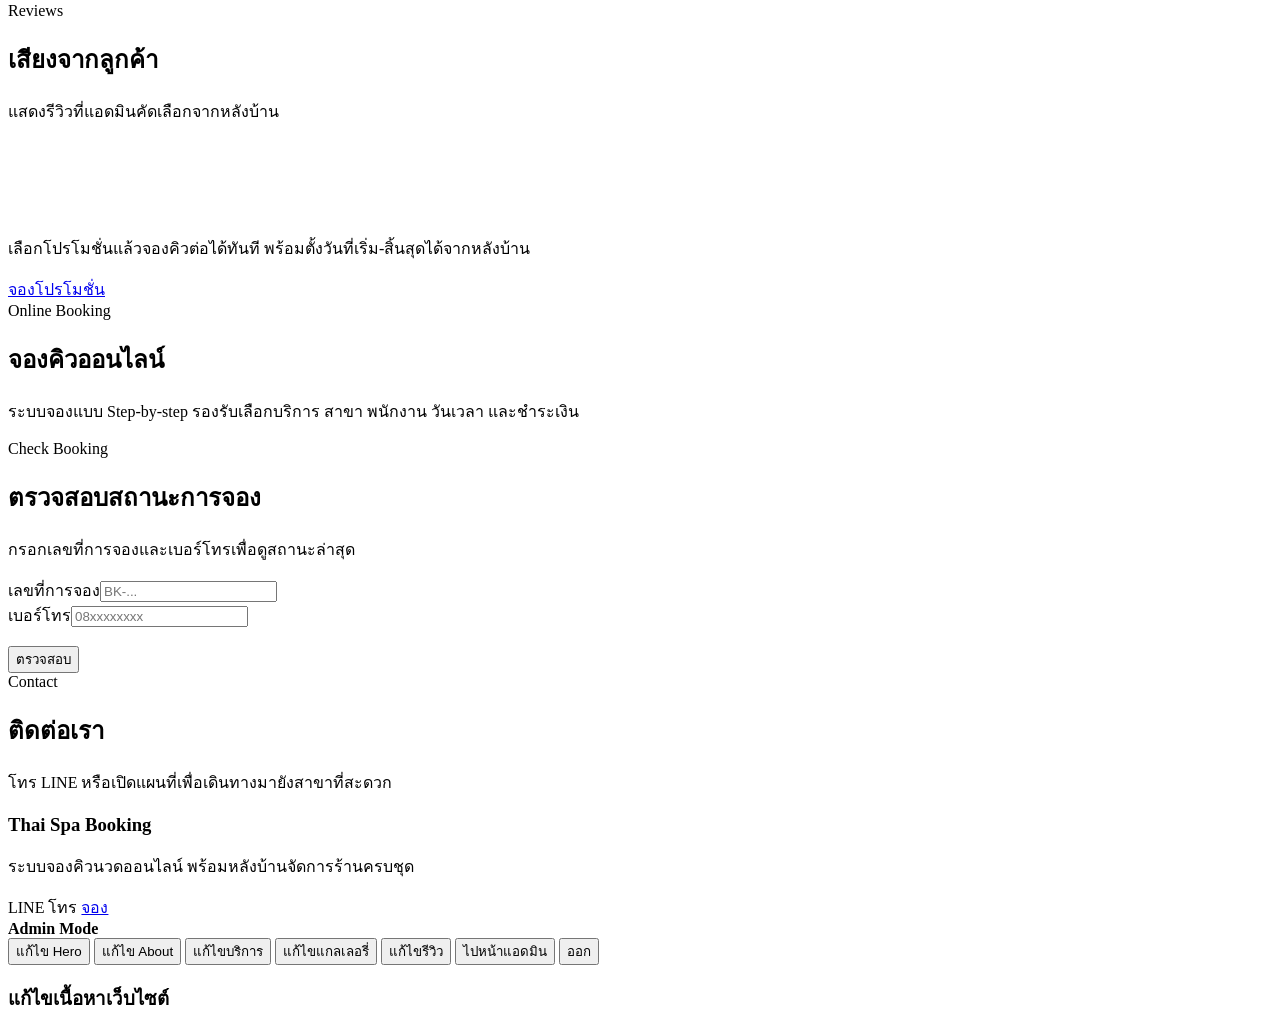
==== commit df400be6: "Add files via upload" ====
--- a/index.html
+++ b/index.html
@@ -7,135 +7,10 @@
   <link rel="preconnect" href="https://fonts.googleapis.com">
   <link rel="preconnect" href="https://fonts.gstatic.com" crossorigin>
   <link href="https://fonts.googleapis.com/css2?family=Kanit:wght@300;400;500;600;700;800&display=swap" rel="stylesheet">
-  <script src="https://cdn.omise.co/omise.js"></script>
-  <style>
-    :root{
-      --primary:#8B5E3C; --secondary:#D4A373; --accent:#C9A227; --bg:#FFF8F0; --soft:#F7EBDD; --card:#FFFFFF;
-      --text:#2B2520; --muted:#7B6B61; --border:#E8D8C5; --success:#2E7D32; --danger:#B3261E; --warning:#F9A825;
-      --shadow:0 20px 55px rgba(74,50,30,.14); --radius:28px;
-    }
-    *{box-sizing:border-box}
-    body{margin:0;font-family:'Kanit',sans-serif;background:
-      radial-gradient(circle at 15% 10%, rgba(212,163,115,.25), transparent 28%),
-      radial-gradient(circle at 88% 18%, rgba(201,162,39,.18), transparent 24%),
-      linear-gradient(180deg,var(--bg),#fff);color:var(--text)}
-    a{text-decoration:none;color:inherit}
-    img{max-width:100%;display:block}
-    .container{width:min(1180px,92vw);margin:auto}
-    .topbar{position:sticky;top:0;z-index:100;background:rgba(255,248,240,.88);backdrop-filter:blur(16px);border-bottom:1px solid var(--border)}
-    .navwrap{height:76px;display:flex;align-items:center;justify-content:space-between}
-    .brand{display:flex;align-items:center;gap:12px;font-weight:800;color:var(--primary)}
-    .brand img{width:46px;height:46px;object-fit:contain;border-radius:14px;background:#fff;box-shadow:0 8px 22px rgba(0,0,0,.08)}
-    .brand small{display:block;font-size:12px;color:var(--muted);font-weight:500}
-    .nav{display:flex;align-items:center;gap:22px;font-weight:600;color:#4d4037}
-    .nav a{font-size:15px}
-    .hamb{display:none;border:0;background:var(--primary);color:#fff;border-radius:14px;padding:10px 14px;font-size:22px}
-    .language-switcher{display:flex;align-items:center;gap:6px;background:#fff;border:1px solid var(--border);border-radius:999px;padding:6px 8px}
-    .language-switcher button{border:0;background:transparent;color:var(--muted);font-family:inherit;font-weight:800;padding:6px 8px;border-radius:999px;cursor:pointer}
-    .language-switcher button.active{background:var(--primary);color:#fff}
-    .language-switcher select{border:0;background:transparent;font-family:inherit;font-weight:800;color:var(--primary);padding:4px}
-    .btn{border:0;border-radius:999px;padding:13px 22px;background:linear-gradient(135deg,var(--primary),var(--secondary));color:#fff;font-weight:700;box-shadow:0 12px 26px rgba(139,94,60,.25);cursor:pointer;font-family:inherit}
-    .btn.secondary{background:#fff;color:var(--primary);border:1px solid var(--border);box-shadow:none}
-    .btn.ghost{background:transparent;color:var(--primary);border:1px solid var(--primary);box-shadow:none}
-    .btn.danger{background:var(--danger)}
-    .btn:disabled{opacity:.55;cursor:not-allowed}
-    .hero{position:relative;overflow:hidden;padding:70px 0 50px}
-    .hero-grid{display:grid;grid-template-columns:1.05fr .95fr;gap:44px;align-items:center}
-    .badge{display:inline-flex;gap:8px;align-items:center;background:#fff;border:1px solid var(--border);color:var(--primary);padding:9px 14px;border-radius:999px;font-size:14px;font-weight:700;margin-bottom:18px}
-    h1{font-size:clamp(38px,5vw,72px);line-height:1.05;margin:0 0 18px;color:#3B2A20;letter-spacing:-1px}
-    .lead{font-size:19px;line-height:1.75;color:var(--muted);margin:0 0 26px}
-    .hero-actions{display:flex;gap:14px;flex-wrap:wrap}
-    .hero-card{position:relative;border-radius:36px;overflow:hidden;background:#fff;box-shadow:var(--shadow);padding:16px}
-    .hero-card .photo{height:520px;border-radius:28px;background:linear-gradient(135deg,rgba(139,94,60,.18),rgba(212,163,115,.28)),url('https://images.unsplash.com/photo-1544161515-4ab6ce6db874?auto=format&fit=crop&w=1100&q=80') center/cover}
-    .floating{position:absolute;left:26px;bottom:28px;background:rgba(255,255,255,.94);border:1px solid var(--border);border-radius:24px;padding:18px;box-shadow:0 15px 35px rgba(0,0,0,.12);width:min(330px,80%)}
-    .floating b{color:var(--primary)}
-    .section{padding:74px 0}
-    .section.soft{background:linear-gradient(180deg,rgba(247,235,221,.65),rgba(255,255,255,.8))}
-    .section-head{display:flex;justify-content:space-between;align-items:end;gap:24px;margin-bottom:28px}
-    .eyebrow{font-size:13px;letter-spacing:.12em;text-transform:uppercase;color:var(--accent);font-weight:800}
-    h2{font-size:clamp(28px,3.2vw,44px);line-height:1.2;margin:6px 0 8px;color:#3B2A20}
-    .sub{color:var(--muted);line-height:1.7}
-    .grid{display:grid;gap:20px}
-    .grid.cards{grid-template-columns:repeat(3,1fr)}
-    .card{background:var(--card);border:1px solid var(--border);border-radius:var(--radius);box-shadow:0 14px 35px rgba(74,50,30,.08);overflow:hidden}
-    .card-body{padding:22px}
-    .service-img,.branch-img,.gallery-img{height:210px;background:var(--soft) center/cover;border-radius:22px;margin:12px}
-    .price{font-weight:800;color:var(--primary);font-size:22px}
-    .meta{color:var(--muted);font-size:14px}
-    .pill{display:inline-flex;padding:7px 11px;border-radius:999px;background:var(--soft);color:var(--primary);font-size:13px;font-weight:700;border:1px solid var(--border)}
-    .features{display:grid;grid-template-columns:repeat(4,1fr);gap:18px}
-    .feature{padding:24px;border-radius:26px;background:#fff;border:1px solid var(--border);box-shadow:0 12px 32px rgba(74,50,30,.07)}
-    .feature .ico{font-size:30px;margin-bottom:12px}
-    .branch-list{display:grid;grid-template-columns:repeat(2,1fr);gap:20px}
-    .branch-card{display:grid;grid-template-columns:180px 1fr;background:#fff;border:1px solid var(--border);border-radius:28px;overflow:hidden;box-shadow:0 12px 32px rgba(74,50,30,.07)}
-    .branch-card .branch-img{height:auto;margin:0;border-radius:0}
-    .gallery-grid{display:grid;grid-template-columns:repeat(4,1fr);gap:14px}
-    .gallery-tile{height:210px;border-radius:24px;background:center/cover;box-shadow:0 12px 28px rgba(0,0,0,.1);cursor:pointer}
-    .review-grid{display:grid;grid-template-columns:repeat(3,1fr);gap:20px}
-    .stars{color:#F5A623;font-size:18px;letter-spacing:2px}
-    .promo{display:grid;grid-template-columns:1fr 1fr;gap:26px;align-items:center;background:linear-gradient(135deg,var(--primary),var(--secondary));color:#fff;border-radius:36px;padding:32px;overflow:hidden}
-    .promo .sub{color:rgba(255,255,255,.82)}
-    .contact-grid{display:grid;grid-template-columns:1fr 1fr;gap:24px}
-    .contact-box{background:#fff;border:1px solid var(--border);border-radius:28px;padding:26px;box-shadow:0 14px 35px rgba(74,50,30,.08)}
-    .map{height:360px;border-radius:28px;background:linear-gradient(135deg,rgba(139,94,60,.12),rgba(212,163,115,.25)),url('https://images.unsplash.com/photo-1519608487953-e999c86e7455?auto=format&fit=crop&w=1000&q=80') center/cover}
-    .booking-panel{background:#fff;border:1px solid var(--border);border-radius:34px;box-shadow:var(--shadow);overflow:hidden}
-    .steps{display:flex;gap:6px;padding:18px;background:var(--soft);overflow:auto}
-    .step{min-width:max-content;padding:10px 14px;border-radius:999px;background:#fff;color:var(--muted);font-weight:700;font-size:13px;border:1px solid var(--border)}
-    .step.active{background:var(--primary);color:#fff}
-    .booking-content{padding:28px}
-    .option-grid{display:grid;grid-template-columns:repeat(3,1fr);gap:14px}
-    .option{border:1px solid var(--border);border-radius:22px;padding:18px;background:#fff;cursor:pointer}
-    .option.selected{border-color:var(--primary);box-shadow:0 0 0 4px rgba(139,94,60,.12)}
-    .form-grid{display:grid;grid-template-columns:repeat(2,1fr);gap:16px}
-    .field{display:flex;flex-direction:column;gap:7px}
-    label{font-size:14px;font-weight:700;color:#4d4037}
-    input,select,textarea{font-family:inherit;border:1px solid var(--border);border-radius:16px;padding:13px 14px;background:#fff;font-size:15px;color:var(--text)}
-    textarea{min-height:100px;resize:vertical}
-    .booking-nav{display:flex;justify-content:space-between;gap:12px;margin-top:22px}
-    .status-card{display:none;background:#fff;border:1px solid var(--border);border-radius:28px;padding:24px;margin-top:18px}
-    .footer{padding:48px 0;background:#34241d;color:#fff}
-    .footer .sub{color:rgba(255,255,255,.72)}
-    .float-actions{position:fixed;right:18px;bottom:18px;display:flex;flex-direction:column;gap:10px;z-index:110}
-    .float-actions a,.float-actions button{border:0;border-radius:999px;padding:12px 16px;background:var(--primary);color:#fff;font-weight:800;box-shadow:0 12px 26px rgba(0,0,0,.18);cursor:pointer}
-    .adminbar{display:none;position:fixed;left:16px;bottom:16px;z-index:120;background:#111;color:#fff;border-radius:20px;padding:12px;box-shadow:0 18px 45px rgba(0,0,0,.25)}
-    .adminbar button{margin:3px;border:0;border-radius:999px;padding:8px 12px;background:#fff;color:#111;font-family:inherit;font-weight:700}
-    .drawer{display:none;position:fixed;right:18px;top:90px;bottom:18px;width:min(420px,92vw);background:#fff;border:1px solid var(--border);border-radius:28px;box-shadow:var(--shadow);z-index:140;overflow:auto;padding:22px}
-    .drawer.open{display:block}
-    .toast{position:fixed;left:50%;bottom:24px;transform:translateX(-50%);background:#111;color:#fff;padding:12px 18px;border-radius:999px;z-index:200;display:none}
-    @media(max-width:900px){
-      .nav{display:none;position:absolute;left:0;right:0;top:76px;background:#fff;flex-direction:column;padding:20px;border-bottom:1px solid var(--border)}
-      .nav.open{display:flex}.hamb{display:block}
-      .hero-grid,.promo,.contact-grid{grid-template-columns:1fr}
-      .grid.cards,.features,.review-grid,.option-grid,.form-grid{grid-template-columns:1fr}
-      .branch-list{grid-template-columns:1fr}
-      .branch-card{grid-template-columns:1fr}
-      .gallery-grid{grid-template-columns:repeat(2,1fr)}
-      .hero-card .photo{height:380px}
-      .section-head{display:block}
-    }
-  
-    /* V5 customer page polish closer to proposal PDF */
-    .v5-booking-summary{display:grid;grid-template-columns:repeat(4,1fr);gap:12px;margin-bottom:18px}
-    .v5-summary-box{background:var(--soft);border:1px solid var(--border);border-radius:18px;padding:12px}
-    .v5-summary-box b{display:block;color:var(--primary)}
-    .v5-trust{display:grid;grid-template-columns:repeat(3,1fr);gap:14px;margin-top:20px}
-    .v5-trust .item{background:#fff;border:1px solid var(--border);border-radius:20px;padding:16px;box-shadow:0 10px 25px rgba(74,50,30,.06)}
-    .v5-section-toolbar{display:none;position:absolute;right:18px;top:18px;z-index:5}
-    [data-section]{position:relative}
-    .adminbar.active ~ .v5-section-toolbar,.admin-only{transition:.2s}
-    .payment-choice{display:grid;grid-template-columns:repeat(3,1fr);gap:14px}
-    .payment-card{background:#fff;border:1px solid var(--border);border-radius:22px;padding:18px;cursor:pointer}
-    .payment-card.selected{border-color:var(--primary);box-shadow:0 0 0 4px rgba(139,94,60,.12)}
-    .qr-placeholder{width:240px;height:240px;border-radius:24px;background:repeating-linear-gradient(45deg,#fff,#fff 8px,var(--soft) 8px,var(--soft) 16px);border:1px solid var(--border);display:grid;place-items:center;color:var(--primary);font-weight:900}
-    @media(max-width:900px){.v5-booking-summary,.v5-trust,.payment-choice{grid-template-columns:1fr}}
-
-  </style>
+  <script src="https://cdn.omise.co/omise.js" defer></script>
+  <link rel="stylesheet" href="assets/css/style.css">
 </head>
 <body>
-<script>
-const API_URL = 'https://script.google.com/macros/s/AKfycbzAeSmmBNeTFuheF83uDiHRVNoMUiQN7rDU0Gj_qRLEx880SR2kwSb0489s2OdrVfUUJQ/exec';
-</script>
-
 <header class="topbar">
   <div class="container navwrap">
     <a class="brand" href="#home"><img id="siteLogo" alt="Logo"><span id="siteName">Thai Spa Booking<small id="siteTagline">Relax • Restore • Rebalance</small></span></a>
@@ -278,280 +153,7 @@
   <div id="drawerBody"></div>
 </div>
 <div class="toast" id="toast"></div>
-
-<script>
-let DATA={settings:{},theme:{},features:{},content:{},services:[],branches:[],staff:[],gallery:[],reviews:[],promotions:[],payment:{},terms:{},maintenance:{}};
-let booking={service:null,branch:null,staff:null,date:'',time:'',paymentMethod:'qr',customer:{},slipUrl:'',cardToken:''};
-let step=0;
-let currentLang=localStorage.getItem('siteLang')||'th';
-let T={};
-const stepKeys=['booking_step_service','booking_step_branch','booking_step_staff','booking_step_datetime','booking_step_customer','booking_step_payment','booking_step_confirm'];
-function t(key,fallback=''){return (T&&T[key])||fallback||key}
-function stepNames(){return stepKeys.map(k=>t(k,k))}
-function setLanguage(lang){currentLang=lang;localStorage.setItem('siteLang',lang);init()}
-const fallbackImg='https://images.unsplash.com/photo-1544161515-4ab6ce6db874?auto=format&fit=crop&w=900&q=80';
-function $(id){return document.getElementById(id)}
-function api(action,payload={}) {
-  if(!API_URL || API_URL.includes('PASTE_')) return Promise.resolve({success:false,message:'ยังไม่ได้ตั้งค่า Google Apps Script Web App URL'});
-  return fetch(API_URL,{method:'POST',body:JSON.stringify({action,lang:currentLang,...payload})}).then(r=>r.json()).catch(e=>({success:false,message:e.message}));
-}
-function showToast(msg){const t=$('toast');t.textContent=msg;t.style.display='block';setTimeout(()=>t.style.display='none',2600)}
-function esc(s){return String(s??'').replace(/[&<>"']/g,m=>({'&':'&amp;','<':'&lt;','>':'&gt;','"':'&quot;',"'":'&#039;'}[m]))}
-function money(n){return '฿'+Number(n||0).toLocaleString('th-TH')}
-function img(url){return url||fallbackImg}
-function enabled(key){return DATA.features[key] !== false && DATA.features[key] !== 'FALSE'}
-async function init(){
-  seedLocal();
-  const res=await api('publicData',{lang:currentLang});
-  if(res.success) DATA={...DATA,...res.data};
-  T=(DATA.translations||{});
-  normalizeData();
-  applyTheme();
-  renderAll();
-  if(localStorage.getItem('adminToken')) $('adminbar').style.display='block';
-}
-function seedLocal(){
-  DATA={
-    settings:{siteName:'นวดไทยเพื่อสุขภาพ',tagline:'Thai Massage & Spa Booking',phone:'02-000-0000',lineUrl:'https://line.me/R/ti/p/@demo',address:'กรุงเทพมหานคร',logoUrl:'',heroImageUrl:''},
-    theme:{primaryColor:'#8B5E3C',secondaryColor:'#D4A373',accentColor:'#C9A227',backgroundColor:'#FFF8F0',textColor:'#2B2520',cardColor:'#FFFFFF'},
-    features:{show_gallery_page:true,show_reviews_page:true,show_promotions_page:true,enable_online_booking:true,enable_staff_selection:true,enable_qr_payment:true,enable_card_payment:true,show_line_button:true,show_phone_button:true,show_floating_booking_button:true},
-    content:{hero:{title:'พักผ่อนอย่างมีระดับ จองคิวได้ง่ายในไม่กี่ขั้นตอน',subtitle:'เลือกบริการ สาขา พนักงาน วันเวลา และชำระเงินได้ครบในหน้าเดียว'},about:{title:'ดูแลทุกสัมผัสด้วยมาตรฐานมืออาชีพ',text:'บริการนวดและสปาที่ออกแบบเพื่อการพักผ่อนของคุณ'}},
-    services:[
-      {serviceId:'SVC001',serviceName:'นวดไทย',duration:90,price:900,imageUrl:'https://images.unsplash.com/photo-1519823551278-64ac92734fb1?auto=format&fit=crop&w=900&q=80',status:'active'},
-      {serviceId:'SVC002',serviceName:'นวดอโรม่า',duration:60,price:1200,imageUrl:'https://images.unsplash.com/photo-1600334089648-b0d9d3028eb2?auto=format&fit=crop&w=900&q=80',status:'active'},
-      {serviceId:'SVC003',serviceName:'นวดเท้า',duration:60,price:650,imageUrl:'https://images.unsplash.com/photo-1515377905703-c4788e51af15?auto=format&fit=crop&w=900&q=80',status:'active'}
-    ],
-    branches:[
-      {branchId:'BR001',branchName:'สาขาอโศก',address:'อโศก กรุงเทพฯ',phone:'02-111-1111',openTime:'10:00',closeTime:'22:00',imageUrl:'https://images.unsplash.com/photo-1540555700478-4be289fbecef?auto=format&fit=crop&w=900&q=80',status:'active'},
-      {branchId:'BR002',branchName:'สาขาทองหล่อ',address:'ทองหล่อ กรุงเทพฯ',phone:'02-222-2222',openTime:'10:00',closeTime:'22:00',imageUrl:'https://images.unsplash.com/photo-1527765675023-1b03787ff744?auto=format&fit=crop&w=900&q=80',status:'active'}
-    ],
-    staff:[
-      {staffId:'ST001',staffName:'พนักงานแพรว',branchId:'BR001',serviceIds:'SVC001,SVC002',imageUrl:'',status:'active'},
-      {staffId:'ST002',staffName:'พนักงานดาว',branchId:'BR002',serviceIds:'SVC001,SVC003',imageUrl:'',status:'active'}
-    ],
-    gallery:[{imageUrl:'https://images.unsplash.com/photo-1540555700478-4be289fbecef?auto=format&fit=crop&w=900&q=80'},{imageUrl:'https://images.unsplash.com/photo-1519823551278-64ac92734fb1?auto=format&fit=crop&w=900&q=80'},{imageUrl:'https://images.unsplash.com/photo-1600334089648-b0d9d3028eb2?auto=format&fit=crop&w=900&q=80'},{imageUrl:'https://images.unsplash.com/photo-1527765675023-1b03787ff744?auto=format&fit=crop&w=900&q=80'}],
-    reviews:[{customerName:'คุณเอ',rating:5,reviewText:'จองง่าย บริการดีมาก ประทับใจค่ะ'},{customerName:'คุณบี',rating:5,reviewText:'ร้านสะอาด พนักงานสุภาพ ระบบจองสะดวก'}],
-    promotions:[{promotionName:'แพ็กเกจผ่อนคลาย',description:'ลดพิเศษสำหรับการจองออนไลน์',imageUrl:'',status:'active'}],
-    payment:{enableQrPayment:true,enableCardPayment:true,qrImageUrl:'',promptPayName:'นวดไทยเพื่อสุขภาพ'},
-    terms:{consentText:'ฉันยอมรับเงื่อนไขการจองและนโยบายความเป็นส่วนตัว'}
-  };
-}
-function normalizeData(){
-  DATA.features=DATA.features||{}; DATA.settings=DATA.settings||{}; DATA.theme=DATA.theme||{}; DATA.content=DATA.content||{};
-  ['services','branches','staff','gallery','reviews','promotions'].forEach(k=>DATA[k]=DATA[k]||[]);
-}
-function applyTheme(){
-  const th=DATA.theme||{};
-  const vars={primary:th.primaryColor,secondary:th.secondaryColor,accent:th.accentColor,bg:th.backgroundColor,text:th.textColor,card:th.cardColor};
-  Object.entries(vars).forEach(([k,v])=>{if(v)document.documentElement.style.setProperty('--'+k,v)});
-}
-function renderAll(){
-  const s=DATA.settings||{}; const c=DATA.content||{};
-  $('siteName').childNodes[0].textContent=s.siteName||'นวดไทยเพื่อสุขภาพ';
-  $('siteTagline').textContent=s.tagline||'Thai Massage & Spa';
-  $('siteLogo').src=s.logoUrl||'data:image/svg+xml;utf8,'+encodeURIComponent('<svg xmlns="http://www.w3.org/2000/svg" width="100" height="100"><rect width="100" height="100" rx="24" fill="#8B5E3C"/><text x="50" y="58" text-anchor="middle" font-size="42" fill="white">✦</text></svg>');
-  $('heroTitle').textContent=(c.hero&&c.hero.title)||$('heroTitle').textContent;
-  $('heroSubtitle').textContent=(c.hero&&c.hero.subtitle)||$('heroSubtitle').textContent;
-  if(s.heroImageUrl) $('heroPhoto').style.backgroundImage=`linear-gradient(135deg,rgba(139,94,60,.18),rgba(212,163,115,.28)),url('${s.heroImageUrl}')`;
-  $('aboutTitle').textContent=(c.about&&c.about.title)||$('aboutTitle').textContent;
-  $('aboutText').textContent=(c.about&&c.about.text)||$('aboutText').textContent;
-  $('footerName').textContent=s.siteName||'นวดไทยเพื่อสุขภาพ';
-  $('footerText').textContent=s.footerText||'ระบบจองคิวนวดออนไลน์ พร้อมหลังบ้านจัดการร้านครบชุด';
-  $('lineButton').href=s.lineUrl||'#'; $('phoneButton').href='tel:'+(s.phone||'');
-  renderLanguageSwitcher(); applyTranslations(); renderFeatureVisibility(); renderServices(); renderBranches(); renderGallery(); renderReviews(); renderPromos(); renderContact(); renderBooking(); renderPaymentInfo();
-}
-function renderLanguageSwitcher(){
-  const wrap=$('languageSwitcher'); if(!wrap) return;
-  const langs=(DATA.languages&&DATA.languages.length?DATA.languages:[
-    {languageCode:'th',nativeName:'ไทย'},{languageCode:'en',nativeName:'EN'},{languageCode:'zh',nativeName:'中文'},{languageCode:'ko',nativeName:'한국어'}
-  ]);
-  wrap.innerHTML=langs.map(l=>`<button class="${String(l.languageCode).toLowerCase()===currentLang?'active':''}" onclick="setLanguage('${esc(String(l.languageCode).toLowerCase())}')">${esc(l.nativeName||l.languageCode)}</button>`).join('');
-  document.documentElement.lang=currentLang;
-}
-function applyTranslations(){
-  document.querySelectorAll('[data-i18n]').forEach(el=>{
-    const key=el.dataset.i18n;
-    if(T[key]) el.textContent=T[key];
-  });
-}
-function renderFeatureVisibility(){
-  document.querySelectorAll('[data-feature]').forEach(el=>{el.style.display=enabled(el.dataset.feature)?'':'none'});
-}
-function renderServices(){
-  $('serviceCards').innerHTML=DATA.services.filter(x=>x.status!=='inactive').map(s=>`<div class="card"><div class="service-img" style="background-image:url('${img(s.imageUrl)}')"></div><div class="card-body"><span class="pill">${s.duration||60} นาที</span><h3>${esc(s.serviceName)}</h3><p class="sub">${esc(s.description||'บริการยอดนิยมสำหรับการพักผ่อน')}</p><div class="price">${money(s.price)}</div><br><button class="btn" onclick="selectAndBook('service','${esc(s.serviceId)}')">${t('button_book_service','จองบริการนี้')}</button></div></div>`).join('');
-}
-function renderBranches(){
-  $('branchCards').innerHTML=DATA.branches.filter(x=>x.status!=='inactive').map(b=>`<div class="branch-card"><div class="branch-img" style="background-image:url('${img(b.imageUrl)}')"></div><div class="card-body"><h3>${esc(b.branchName)}</h3><p class="sub">${esc(b.address||'')}</p><p class="meta">เปิด ${b.openTime||'10:00'} - ${b.closeTime||'22:00'} | ${esc(b.phone||'')}</p><button class="btn secondary" onclick="selectAndBook('branch','${esc(b.branchId)}')">${t('button_select_branch','เลือกสาขานี้')}</button></div></div>`).join('');
-}
-function renderGallery(){
-  $('galleryGrid').innerHTML=(DATA.gallery||[]).filter(x=>x.status!=='inactive').slice(0,12).map(g=>`<div class="gallery-tile" style="background-image:url('${img(g.imageUrl)}')" onclick="window.open('${img(g.imageUrl)}','_blank')"></div>`).join('');
-}
-function renderReviews(){
-  $('reviewGrid').innerHTML=(DATA.reviews||[]).filter(x=>x.status!=='inactive').slice(0,6).map(r=>`<div class="card"><div class="card-body"><div class="stars">${'★'.repeat(Number(r.rating||5))}</div><p class="sub">“${esc(r.reviewText||'บริการดีมาก')}”</p><b>${esc(r.customerName||'ลูกค้า')}</b><br><span class="meta">${esc(r.branchName||'')}</span></div></div>`).join('');
-}
-function renderPromos(){
-  const ps=(DATA.promotions||[]).filter(x=>x.status!=='inactive').slice(0,2);
-  $('promoCards').innerHTML=ps.map(p=>`<div class="card" style="color:var(--text);margin-bottom:12px"><div class="card-body"><h3>${esc(p.promotionName||'โปรโมชั่น')}</h3><p class="sub">${esc(p.description||'รายละเอียดโปรโมชั่น')}</p></div></div>`).join('');
-}
-function renderContact(){
-  const s=DATA.settings||{};
-  $('contactInfo').innerHTML=`<h3>${esc(s.siteName||'นวดไทยเพื่อสุขภาพ')}</h3><p class="sub">${esc(s.address||'กรุงเทพมหานคร')}</p><p>โทร: ${esc(s.phone||'-')}</p><p>LINE: ${esc(s.lineId||'-')}</p><p>เวลาเปิด-ปิด: ${esc(s.openTime||'10:00')} - ${esc(s.closeTime||'22:00')}</p>`;
-}
-function selectAndBook(type,id){booking[type]=id; location.hash='booking'; step= type==='service'?1: type==='branch'?2:0; renderBooking();}
-function renderBooking(){
-  $('steps').innerHTML=stepNames().map((s,i)=>`<div class="step ${i===step?'active':''}">${i+1}. ${s}</div>`).join('');
-  const content=$('bookingContent');
-  const summaryHtml = booking.service||booking.branch||booking.date||booking.time ? renderBookingSummary() : '';
-  if(step===0) content.innerHTML=summaryHtml+renderOptions('service',DATA.services,'serviceId','serviceName',x=>`${x.duration||60} นาที • ${money(x.price)}`);
-  if(step===1) content.innerHTML=summaryHtml+renderOptions('branch',DATA.branches,'branchId','branchName',x=>`${x.address||''} • ${x.openTime||'10:00'}-${x.closeTime||'22:00'}`);
-  if(step===2) content.innerHTML=summaryHtml+renderStaffStep();
-  if(step===3) content.innerHTML=summaryHtml+renderDateTimeStep();
-  if(step===4) content.innerHTML=summaryHtml+renderCustomerStep();
-  if(step===5) content.innerHTML=summaryHtml+renderPaymentStep();
-  if(step===6) content.innerHTML=summaryHtml+renderConfirmStep();
-}
-
-function renderBookingSummary(){
-  const s=DATA.services.find(x=>x.serviceId===booking.service)||{};
-  const b=DATA.branches.find(x=>x.branchId===booking.branch)||{};
-  const st=DATA.staff.find(x=>x.staffId===booking.staff)||{};
-  return `<div class="v5-booking-summary">
-    <div class="v5-summary-box"><b>บริการ</b>${esc(s.serviceName||'-')}</div>
-    <div class="v5-summary-box"><b>สาขา</b>${esc(b.branchName||'-')}</div>
-    <div class="v5-summary-box"><b>พนักงาน</b>${booking.staff==='AUTO'?'ให้ร้านจัดให้':esc(st.staffName||'-')}</div>
-    <div class="v5-summary-box"><b>วันเวลา</b>${esc(booking.date||'-')} ${esc(booking.time||'')}</div>
-  </div>`;
-}
-
-function renderOptions(key,rows,idField,nameField,descFn){
-  const options=rows.filter(x=>x.status!=='inactive').map(x=>`<div class="option ${booking[key]===x[idField]?'selected':''}" onclick="booking['${key}']='${esc(x[idField])}';renderBooking()"><h3>${esc(x[nameField])}</h3><p class="sub">${esc(descFn(x))}</p></div>`).join('');
-  return `<div class="option-grid">${options}</div>${navButtons()}`;
-}
-function renderStaffStep(){
-  let staff=DATA.staff.filter(s=>s.status!=='inactive');
-  if(booking.branch) staff=staff.filter(s=>!s.branchId||s.branchId===booking.branch);
-  if(booking.service) staff=staff.filter(s=>!s.serviceIds||String(s.serviceIds).includes(booking.service));
-  let cards=`<div class="option ${booking.staff==='AUTO'?'selected':''}" onclick="booking.staff='AUTO';renderBooking()"><h3>ให้ร้านจัดพนักงานให้</h3><p class="sub">เหมาะสำหรับลูกค้าที่ต้องการให้ร้านเลือกคนที่ว่างที่สุด</p></div>`;
-  if(enabled('enable_staff_selection')) cards += staff.map(s=>`<div class="option ${booking.staff===s.staffId?'selected':''}" onclick="booking.staff='${esc(s.staffId)}';renderBooking()"><h3>${esc(s.staffName)}</h3><p class="sub">${esc(s.skill||'พนักงานนวดมืออาชีพ')}</p></div>`).join('');
-  return `<div class="option-grid">${cards}</div>${navButtons()}`;
-}
-function renderDateTimeStep(){
-  const times=['10:00','11:30','13:00','14:30','16:00','17:30','19:00'];
-  return `<div class="form-grid"><div class="field"><label>เลือกวันที่</label><input type="date" value="${booking.date}" onchange="booking.date=this.value"></div></div><br><div class="option-grid">${times.map(t=>`<div class="option ${booking.time===t?'selected':''}" onclick="booking.time='${t}';renderBooking()"><h3>${t}</h3><p class="sub">คิวว่าง</p></div>`).join('')}</div>${navButtons()}`;
-}
-function renderCustomerStep(){
-  const c=booking.customer;
-  return `<div class="form-grid">
-    <div class="field"><label>${t('label_fullname','ชื่อ-นามสกุล')} *</label><input value="${esc(c.fullName||'')}" oninput="booking.customer.fullName=this.value"></div>
-    <div class="field"><label>${t('label_phone','เบอร์โทร')} *</label><input value="${esc(c.phone||'')}" oninput="booking.customer.phone=this.value"></div>
-    <div class="field"><label>${t('label_email','อีเมล')}</label><input value="${esc(c.email||'')}" oninput="booking.customer.email=this.value"></div>
-    <div class="field"><label>LINE ID</label><input value="${esc(c.lineId||'')}" oninput="booking.customer.lineId=this.value"></div>
-    <div class="field" style="grid-column:1/-1"><label>${t('label_note','หมายเหตุ')}</label><textarea oninput="booking.customer.note=this.value">${esc(c.note||'')}</textarea></div>
-  </div>${navButtons()}`;
-}
-function renderPaymentInfo(){return true}
-function renderPaymentStep(){
-  const qr=DATA.payment&&DATA.payment.qrImageUrl?`<img src="${DATA.payment.qrImageUrl}" style="max-width:260px;border-radius:20px;border:1px solid var(--border)">`:`<div class="contact-box"><b>QR Code / PromptPay</b><p class="sub">แอดมินสามารถอัปโหลด QR ได้จากหลังบ้าน</p></div>`;
-  return `<div class="option-grid">
-    <div class="option ${booking.paymentMethod==='qr'?'selected':''}" onclick="booking.paymentMethod='qr';renderBooking()"><h3>${t('payment_qr','โอนผ่าน QR Code')}</h3><p class="sub">อัปโหลดสลิปหลังโอน</p></div>
-    <div class="option ${booking.paymentMethod==='card'?'selected':''}" onclick="booking.paymentMethod='card';renderBooking()"><h3>${t('payment_card','บัตรเครดิต / เดบิต')}</h3><p class="sub">ชำระผ่าน Omise / Opn</p></div>
-    <div class="option ${booking.paymentMethod==='none'?'selected':''}" onclick="booking.paymentMethod='none';renderBooking()"><h3>${t('payment_store','จองก่อน ชำระที่ร้าน')}</h3><p class="sub">เปิด/ปิดได้จากหลังบ้าน</p></div>
-  </div><br>
-  ${booking.paymentMethod==='qr'?`<div>${qr}<br><br><div class="field"><label>อัปโหลดสลิป</label><input type="file" id="slipFile" accept="image/*"></div></div>`:''}
-  ${booking.paymentMethod==='card'?renderCardForm():''}
-  ${navButtons()}`;
-}
-function renderCardForm(){
-  return `<div class="contact-box"><h3>ข้อมูลบัตร</h3><p class="sub">ระบบจะสร้าง Token กับ Omise โดยไม่เก็บเลขบัตรไว้ในเว็บไซต์</p>
-    <div class="form-grid">
-      <div class="field"><label>ชื่อบนบัตร</label><input id="cardName"></div>
-      <div class="field"><label>เลขบัตร</label><input id="cardNumber" placeholder="4242424242424242"></div>
-      <div class="field"><label>เดือนหมดอายุ</label><input id="cardMonth" placeholder="12"></div>
-      <div class="field"><label>ปีหมดอายุ</label><input id="cardYear" placeholder="2030"></div>
-      <div class="field"><label>CVV</label><input id="cardCvv" placeholder="123"></div>
-    </div></div>`;
-}
-function renderConfirmStep(){
-  const s=DATA.services.find(x=>x.serviceId===booking.service)||{}; const b=DATA.branches.find(x=>x.branchId===booking.branch)||{}; const st=DATA.staff.find(x=>x.staffId===booking.staff)||{};
-  return `<div class="contact-box"><h3>ตรวจสอบข้อมูลก่อนยืนยัน</h3>
-    <p>บริการ: <b>${esc(s.serviceName||'-')}</b> ${money(s.price)}</p>
-    <p>สาขา: <b>${esc(b.branchName||'-')}</b></p>
-    <p>พนักงาน: <b>${booking.staff==='AUTO'?'ให้ร้านจัดให้':esc(st.staffName||'-')}</b></p>
-    <p>วันที่/เวลา: <b>${esc(booking.date)} ${esc(booking.time)}</b></p>
-    <p>ผู้จอง: <b>${esc(booking.customer.fullName||'-')}</b> ${esc(booking.customer.phone||'')}</p>
-    <label><input type="checkbox" id="consentBox"> ${esc(DATA.terms.consentText||'ฉันยอมรับเงื่อนไขการจองและนโยบายความเป็นส่วนตัว')}</label><br><br>
-    <button class="btn" onclick="submitBooking()">${t('button_confirm_booking','ยืนยันการจอง')}</button>
-  </div>${navButtons(false)}`;
-}
-function navButtons(showNext=true){
-  return `<div class="booking-nav"><button class="btn secondary" ${step===0?'disabled':''} onclick="step=Math.max(0,step-1);renderBooking()">${t('button_back','ย้อนกลับ')}</button>${showNext?`<button class="btn" onclick="nextStep()">${t('button_next','ถัดไป')}</button>`:''}</div>`;
-}
-async function nextStep(){
-  if(step===5 && booking.paymentMethod==='qr') await maybeUploadSlip();
-  if(step===5 && booking.paymentMethod==='card') await createOmiseToken();
-  step=Math.min(stepKeys.length-1,step+1); renderBooking();
-}
-async function maybeUploadSlip(){
-  const f=$('slipFile')&&$('slipFile').files[0]; if(!f) return;
-  const c=DATA.settings.cloudinaryCloudName||DATA.payment.cloudinaryCloudName; const p=DATA.settings.cloudinaryUploadPreset||DATA.payment.cloudinaryUploadPreset;
-  if(!c||!p){showToast('ยังไม่ได้ตั้งค่า Cloudinary'); return;}
-  const fd=new FormData(); fd.append('file',f); fd.append('upload_preset',p);
-  const res=await fetch(`https://api.cloudinary.com/v1_1/${c}/image/upload`,{method:'POST',body:fd}).then(r=>r.json()).catch(e=>({error:e.message}));
-  if(res.secure_url){booking.slipUrl=res.secure_url;showToast('อัปโหลดสลิปสำเร็จ')} else showToast('อัปโหลดสลิปไม่สำเร็จ');
-}
-async function createOmiseToken(){
-  if(!window.Omise){showToast('โหลด Omise.js ไม่สำเร็จ');return}
-  const pub=DATA.payment.omisePublicKey||DATA.settings.omisePublicKey;
-  if(!pub){showToast('ยังไม่ได้ตั้งค่า Omise Public Key');return}
-  Omise.setPublicKey(pub);
-  return new Promise(resolve=>{
-    Omise.createToken('card',{name:cardName.value,number:cardNumber.value,expiration_month:cardMonth.value,expiration_year:cardYear.value,security_code:cardCvv.value},(status,res)=>{
-      if(status===200){booking.cardToken=res.id;showToast('สร้าง Token บัตรสำเร็จ')}else showToast(res.message||'สร้าง Token ไม่สำเร็จ'); resolve();
-    });
-  });
-}
-async function submitBooking(){
-  if(!$('consentBox').checked){showToast('กรุณายอมรับเงื่อนไขก่อนจอง');return}
-  const payload={...booking};
-  const res=await api('createBooking',payload);
-  if(res.success){showSuccess(res.booking)} else showToast(res.message||'จองไม่สำเร็จ');
-}
-function showSuccess(b){
-  $('bookingContent').innerHTML=`<div class="contact-box"><h2>จองสำเร็จ</h2><p>เลขที่การจอง: <b>${esc(b.bookingId)}</b></p><p>สถานะ: ${esc(b.bookingStatus)}</p><p>การชำระเงิน: ${esc(b.paymentStatus)}</p><a class="btn" href="#check">ตรวจสอบสถานะ</a></div>`;
-  $('steps').innerHTML='<div class="step active">จองสำเร็จ</div>';
-}
-async function checkStatus(){
-  const res=await api('checkBookingStatus',{bookingId:checkBookingId.value,phone:checkPhone.value});
-  const box=$('checkResult'); box.style.display='block';
-  if(!res.success){box.innerHTML='<p style="color:var(--danger)">'+esc(res.message)+'</p>';return;}
-  const b=res.booking;
-  box.innerHTML=`<h3>สถานะการจอง</h3><p>เลขที่: <b>${esc(b.bookingId)}</b></p><p>ผู้จอง: ${esc(b.fullName)}</p><p>บริการ: ${esc(b.serviceName)}</p><p>สาขา: ${esc(b.branchName)}</p><p>วันเวลา: ${esc(b.bookingDate)} ${esc(b.startTime)}</p><p>สถานะ: <b>${esc(b.bookingStatus)}</b></p>`;
-}
-function openAdminEditor(section){
-  const drawer=$('editDrawer'); drawer.classList.add('open');
-  const item=(DATA.content&&DATA.content[section])||{};
-  $('drawerBody').innerHTML=`<div class="field"><label>หัวข้อ</label><input id="editTitle" value="${esc(item.title||'')}"></div><div class="field"><label>ข้อความ</label><textarea id="editText">${esc(item.subtitle||item.text||'')}</textarea></div><br><button class="btn" onclick="saveAdminEdit('${section}')">บันทึก</button><button class="btn secondary" onclick="editDrawer.classList.remove('open')">ปิด</button>`;
-}
-async function saveAdminEdit(section){
-  const token=localStorage.getItem('adminToken')||'';
-  const res=await api('adminSave',{token,sheet:'ContentSections',idField:'sectionKey',row:{sectionKey:section,title:editTitle.value,text:editText.value,subtitle:editText.value,status:'active'}});
-  if(res.success){showToast('บันทึกแล้ว'); DATA.content[section]={title:editTitle.value,text:editText.value,subtitle:editText.value}; renderAll();} else showToast(res.message||'บันทึกไม่สำเร็จ');
-}
-
-function openAdminManager(type){
-  const map={services:'Services',branches:'Branches',gallery:'Gallery',reviews:'Reviews',promotions:'Promotions'};
-  const sheet=map[type]||'ContentSections';
-  $('editDrawer').classList.add('open');
-  $('drawerBody').innerHTML=`<p class="sub">เปิดหน้าแอดมินเพื่อจัดการข้อมูลหมวด ${sheet} แบบเต็มรูปแบบ</p><button class="btn" onclick="location.href='admin.html#${sheet}'">ไปหน้าแอดมิน</button><button class="btn secondary" onclick="editDrawer.classList.remove('open')">ปิด</button>`;
-}
-function showAdminInlineButtons(){
-  if(localStorage.getItem('adminToken')){
-    document.querySelectorAll('.admin-only').forEach(el=>el.style.display='inline-flex');
-  }
-}
-
-showAdminInlineButtons();
-init();
-</script>
+  <script src="assets/js/config.js"></script>
+  <script src="assets/js/app.js" defer></script>
 </body>
 </html>
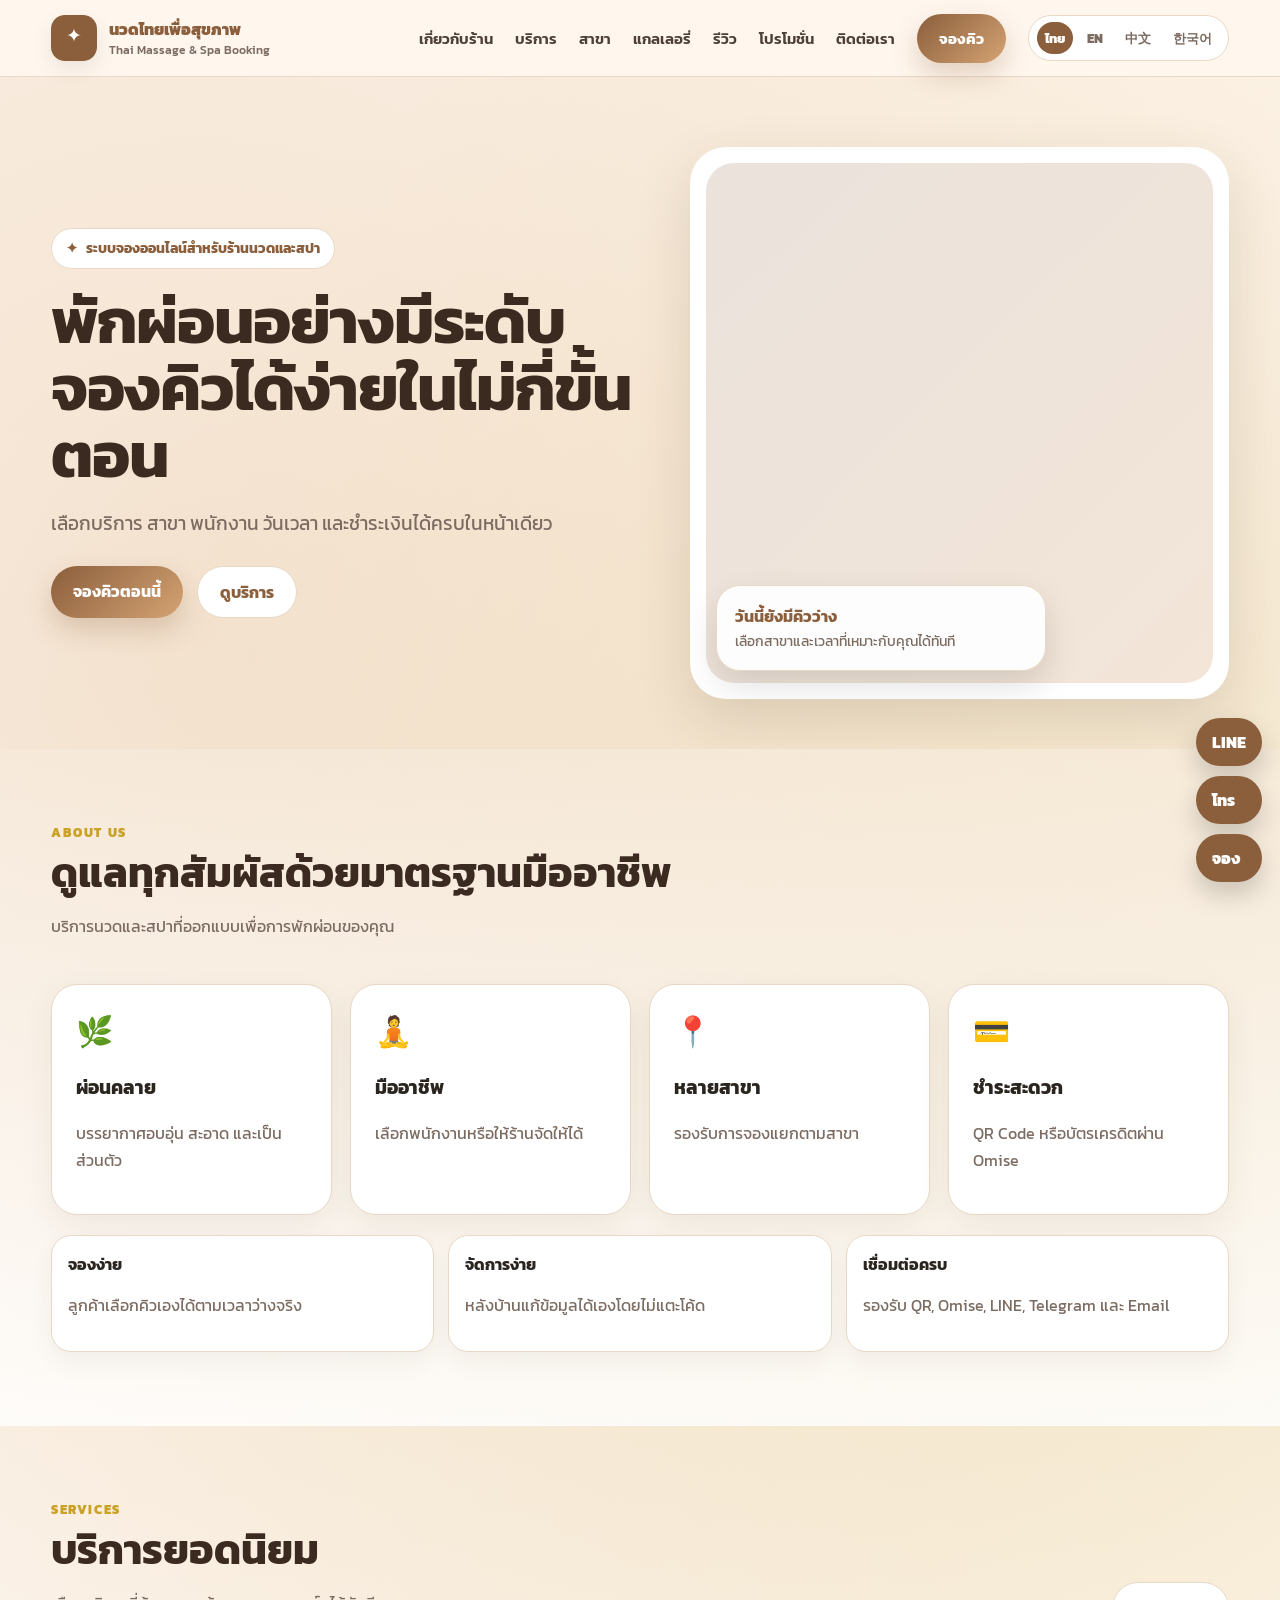
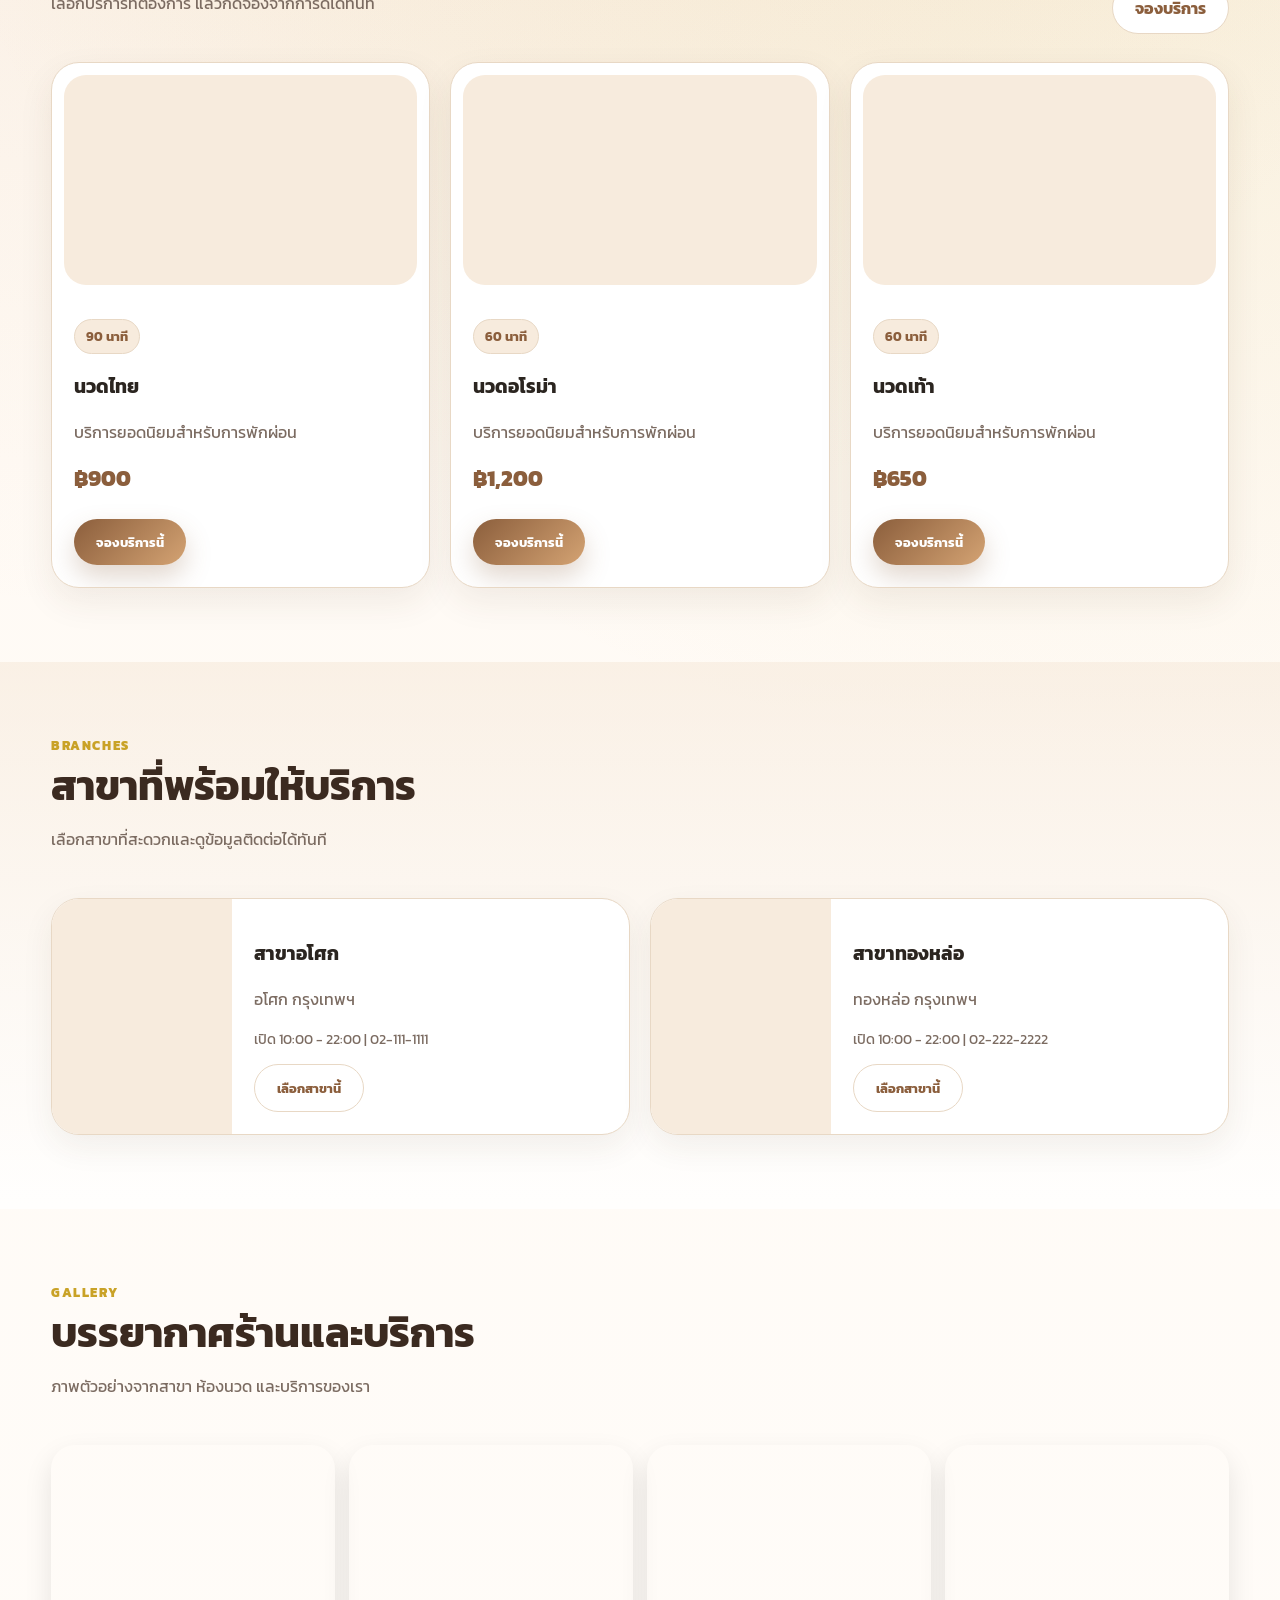
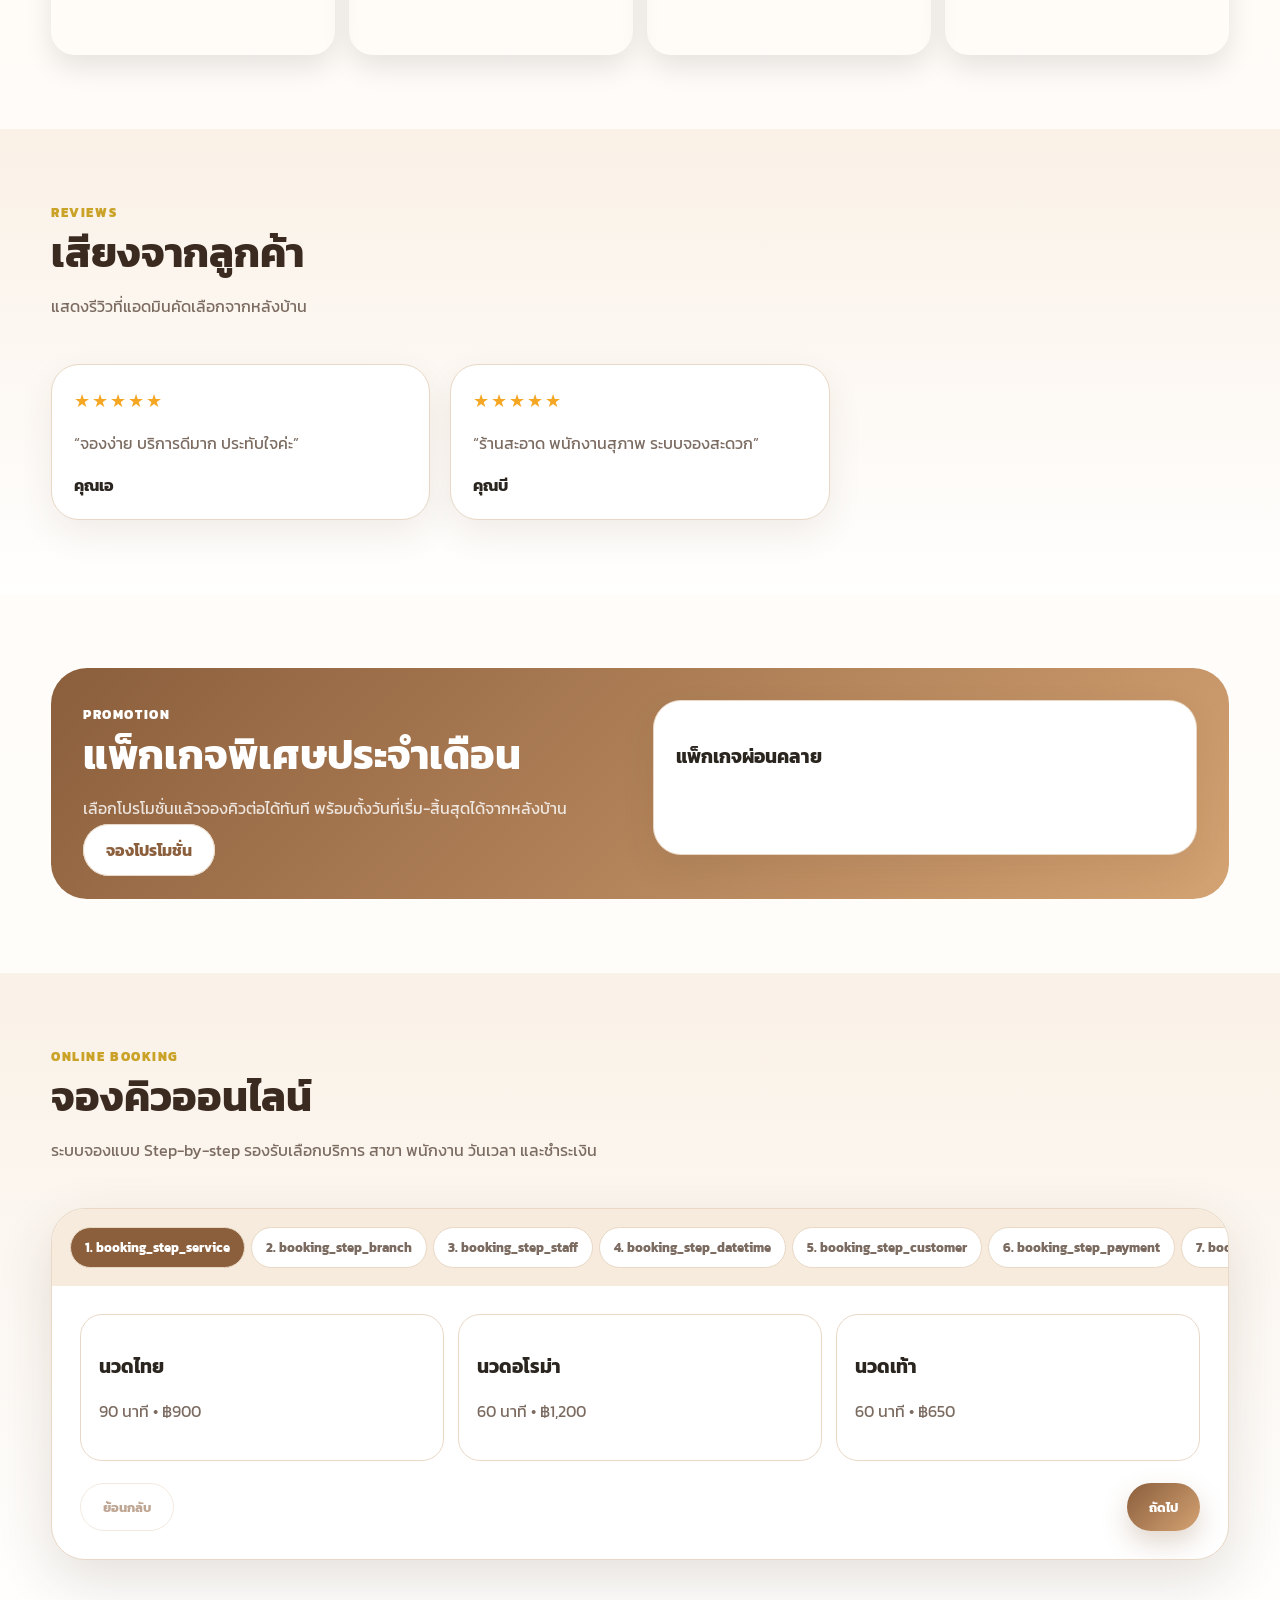
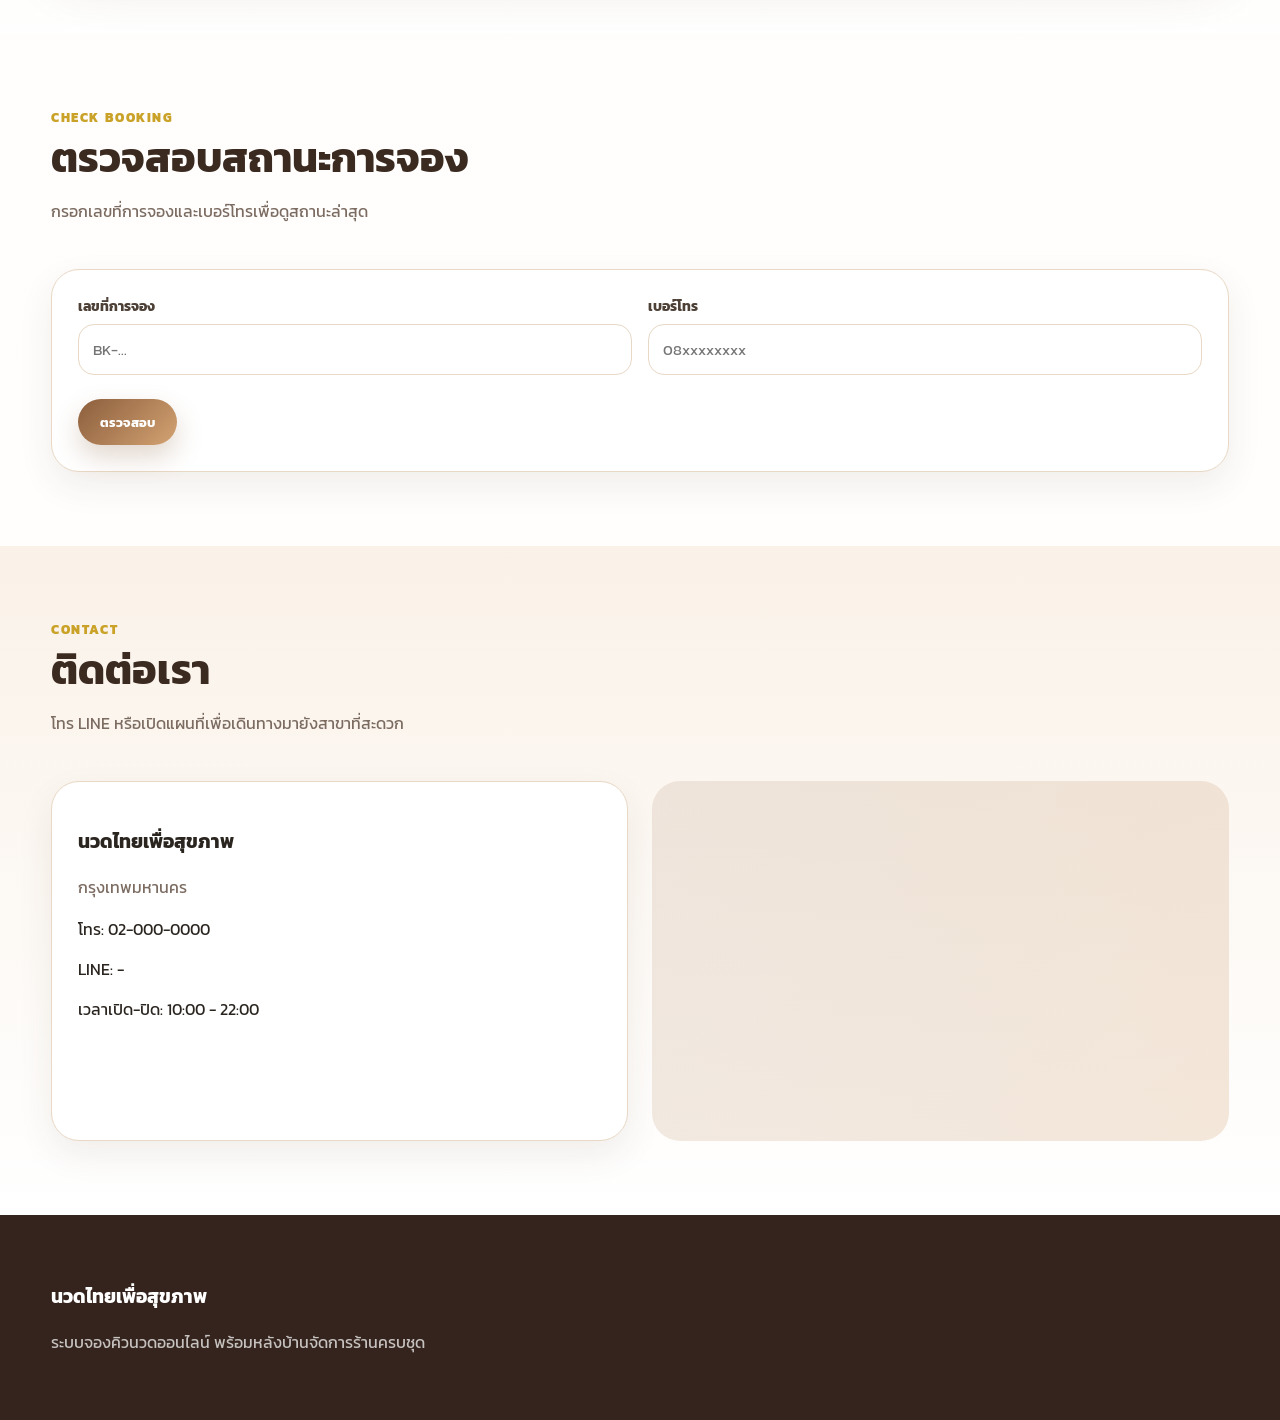
==== commit b2942dc7: "Add files via upload" ====
--- a/index.html
+++ b/index.html
@@ -7,10 +7,135 @@
   <link rel="preconnect" href="https://fonts.googleapis.com">
   <link rel="preconnect" href="https://fonts.gstatic.com" crossorigin>
   <link href="https://fonts.googleapis.com/css2?family=Kanit:wght@300;400;500;600;700;800&display=swap" rel="stylesheet">
-  <script src="https://cdn.omise.co/omise.js" defer></script>
-  <link rel="stylesheet" href="assets/css/style.css">
+  <script src="https://cdn.omise.co/omise.js"></script>
+  <style>
+    :root{
+      --primary:#8B5E3C; --secondary:#D4A373; --accent:#C9A227; --bg:#FFF8F0; --soft:#F7EBDD; --card:#FFFFFF;
+      --text:#2B2520; --muted:#7B6B61; --border:#E8D8C5; --success:#2E7D32; --danger:#B3261E; --warning:#F9A825;
+      --shadow:0 20px 55px rgba(74,50,30,.14); --radius:28px;
+    }
+    *{box-sizing:border-box}
+    body{margin:0;font-family:'Kanit',sans-serif;background:
+      radial-gradient(circle at 15% 10%, rgba(212,163,115,.25), transparent 28%),
+      radial-gradient(circle at 88% 18%, rgba(201,162,39,.18), transparent 24%),
+      linear-gradient(180deg,var(--bg),#fff);color:var(--text)}
+    a{text-decoration:none;color:inherit}
+    img{max-width:100%;display:block}
+    .container{width:min(1180px,92vw);margin:auto}
+    .topbar{position:sticky;top:0;z-index:100;background:rgba(255,248,240,.88);backdrop-filter:blur(16px);border-bottom:1px solid var(--border)}
+    .navwrap{height:76px;display:flex;align-items:center;justify-content:space-between}
+    .brand{display:flex;align-items:center;gap:12px;font-weight:800;color:var(--primary)}
+    .brand img{width:46px;height:46px;object-fit:contain;border-radius:14px;background:#fff;box-shadow:0 8px 22px rgba(0,0,0,.08)}
+    .brand small{display:block;font-size:12px;color:var(--muted);font-weight:500}
+    .nav{display:flex;align-items:center;gap:22px;font-weight:600;color:#4d4037}
+    .nav a{font-size:15px}
+    .hamb{display:none;border:0;background:var(--primary);color:#fff;border-radius:14px;padding:10px 14px;font-size:22px}
+    .language-switcher{display:flex;align-items:center;gap:6px;background:#fff;border:1px solid var(--border);border-radius:999px;padding:6px 8px}
+    .language-switcher button{border:0;background:transparent;color:var(--muted);font-family:inherit;font-weight:800;padding:6px 8px;border-radius:999px;cursor:pointer}
+    .language-switcher button.active{background:var(--primary);color:#fff}
+    .language-switcher select{border:0;background:transparent;font-family:inherit;font-weight:800;color:var(--primary);padding:4px}
+    .btn{border:0;border-radius:999px;padding:13px 22px;background:linear-gradient(135deg,var(--primary),var(--secondary));color:#fff;font-weight:700;box-shadow:0 12px 26px rgba(139,94,60,.25);cursor:pointer;font-family:inherit}
+    .btn.secondary{background:#fff;color:var(--primary);border:1px solid var(--border);box-shadow:none}
+    .btn.ghost{background:transparent;color:var(--primary);border:1px solid var(--primary);box-shadow:none}
+    .btn.danger{background:var(--danger)}
+    .btn:disabled{opacity:.55;cursor:not-allowed}
+    .hero{position:relative;overflow:hidden;padding:70px 0 50px}
+    .hero-grid{display:grid;grid-template-columns:1.05fr .95fr;gap:44px;align-items:center}
+    .badge{display:inline-flex;gap:8px;align-items:center;background:#fff;border:1px solid var(--border);color:var(--primary);padding:9px 14px;border-radius:999px;font-size:14px;font-weight:700;margin-bottom:18px}
+    h1{font-size:clamp(38px,5vw,72px);line-height:1.05;margin:0 0 18px;color:#3B2A20;letter-spacing:-1px}
+    .lead{font-size:19px;line-height:1.75;color:var(--muted);margin:0 0 26px}
+    .hero-actions{display:flex;gap:14px;flex-wrap:wrap}
+    .hero-card{position:relative;border-radius:36px;overflow:hidden;background:#fff;box-shadow:var(--shadow);padding:16px}
+    .hero-card .photo{height:520px;border-radius:28px;background:linear-gradient(135deg,rgba(139,94,60,.18),rgba(212,163,115,.28)),url('https://images.unsplash.com/photo-1544161515-4ab6ce6db874?auto=format&fit=crop&w=1100&q=80') center/cover}
+    .floating{position:absolute;left:26px;bottom:28px;background:rgba(255,255,255,.94);border:1px solid var(--border);border-radius:24px;padding:18px;box-shadow:0 15px 35px rgba(0,0,0,.12);width:min(330px,80%)}
+    .floating b{color:var(--primary)}
+    .section{padding:74px 0}
+    .section.soft{background:linear-gradient(180deg,rgba(247,235,221,.65),rgba(255,255,255,.8))}
+    .section-head{display:flex;justify-content:space-between;align-items:end;gap:24px;margin-bottom:28px}
+    .eyebrow{font-size:13px;letter-spacing:.12em;text-transform:uppercase;color:var(--accent);font-weight:800}
+    h2{font-size:clamp(28px,3.2vw,44px);line-height:1.2;margin:6px 0 8px;color:#3B2A20}
+    .sub{color:var(--muted);line-height:1.7}
+    .grid{display:grid;gap:20px}
+    .grid.cards{grid-template-columns:repeat(3,1fr)}
+    .card{background:var(--card);border:1px solid var(--border);border-radius:var(--radius);box-shadow:0 14px 35px rgba(74,50,30,.08);overflow:hidden}
+    .card-body{padding:22px}
+    .service-img,.branch-img,.gallery-img{height:210px;background:var(--soft) center/cover;border-radius:22px;margin:12px}
+    .price{font-weight:800;color:var(--primary);font-size:22px}
+    .meta{color:var(--muted);font-size:14px}
+    .pill{display:inline-flex;padding:7px 11px;border-radius:999px;background:var(--soft);color:var(--primary);font-size:13px;font-weight:700;border:1px solid var(--border)}
+    .features{display:grid;grid-template-columns:repeat(4,1fr);gap:18px}
+    .feature{padding:24px;border-radius:26px;background:#fff;border:1px solid var(--border);box-shadow:0 12px 32px rgba(74,50,30,.07)}
+    .feature .ico{font-size:30px;margin-bottom:12px}
+    .branch-list{display:grid;grid-template-columns:repeat(2,1fr);gap:20px}
+    .branch-card{display:grid;grid-template-columns:180px 1fr;background:#fff;border:1px solid var(--border);border-radius:28px;overflow:hidden;box-shadow:0 12px 32px rgba(74,50,30,.07)}
+    .branch-card .branch-img{height:auto;margin:0;border-radius:0}
+    .gallery-grid{display:grid;grid-template-columns:repeat(4,1fr);gap:14px}
+    .gallery-tile{height:210px;border-radius:24px;background:center/cover;box-shadow:0 12px 28px rgba(0,0,0,.1);cursor:pointer}
+    .review-grid{display:grid;grid-template-columns:repeat(3,1fr);gap:20px}
+    .stars{color:#F5A623;font-size:18px;letter-spacing:2px}
+    .promo{display:grid;grid-template-columns:1fr 1fr;gap:26px;align-items:center;background:linear-gradient(135deg,var(--primary),var(--secondary));color:#fff;border-radius:36px;padding:32px;overflow:hidden}
+    .promo .sub{color:rgba(255,255,255,.82)}
+    .contact-grid{display:grid;grid-template-columns:1fr 1fr;gap:24px}
+    .contact-box{background:#fff;border:1px solid var(--border);border-radius:28px;padding:26px;box-shadow:0 14px 35px rgba(74,50,30,.08)}
+    .map{height:360px;border-radius:28px;background:linear-gradient(135deg,rgba(139,94,60,.12),rgba(212,163,115,.25)),url('https://images.unsplash.com/photo-1519608487953-e999c86e7455?auto=format&fit=crop&w=1000&q=80') center/cover}
+    .booking-panel{background:#fff;border:1px solid var(--border);border-radius:34px;box-shadow:var(--shadow);overflow:hidden}
+    .steps{display:flex;gap:6px;padding:18px;background:var(--soft);overflow:auto}
+    .step{min-width:max-content;padding:10px 14px;border-radius:999px;background:#fff;color:var(--muted);font-weight:700;font-size:13px;border:1px solid var(--border)}
+    .step.active{background:var(--primary);color:#fff}
+    .booking-content{padding:28px}
+    .option-grid{display:grid;grid-template-columns:repeat(3,1fr);gap:14px}
+    .option{border:1px solid var(--border);border-radius:22px;padding:18px;background:#fff;cursor:pointer}
+    .option.selected{border-color:var(--primary);box-shadow:0 0 0 4px rgba(139,94,60,.12)}
+    .form-grid{display:grid;grid-template-columns:repeat(2,1fr);gap:16px}
+    .field{display:flex;flex-direction:column;gap:7px}
+    label{font-size:14px;font-weight:700;color:#4d4037}
+    input,select,textarea{font-family:inherit;border:1px solid var(--border);border-radius:16px;padding:13px 14px;background:#fff;font-size:15px;color:var(--text)}
+    textarea{min-height:100px;resize:vertical}
+    .booking-nav{display:flex;justify-content:space-between;gap:12px;margin-top:22px}
+    .status-card{display:none;background:#fff;border:1px solid var(--border);border-radius:28px;padding:24px;margin-top:18px}
+    .footer{padding:48px 0;background:#34241d;color:#fff}
+    .footer .sub{color:rgba(255,255,255,.72)}
+    .float-actions{position:fixed;right:18px;bottom:18px;display:flex;flex-direction:column;gap:10px;z-index:110}
+    .float-actions a,.float-actions button{border:0;border-radius:999px;padding:12px 16px;background:var(--primary);color:#fff;font-weight:800;box-shadow:0 12px 26px rgba(0,0,0,.18);cursor:pointer}
+    .adminbar{display:none;position:fixed;left:16px;bottom:16px;z-index:120;background:#111;color:#fff;border-radius:20px;padding:12px;box-shadow:0 18px 45px rgba(0,0,0,.25)}
+    .adminbar button{margin:3px;border:0;border-radius:999px;padding:8px 12px;background:#fff;color:#111;font-family:inherit;font-weight:700}
+    .drawer{display:none;position:fixed;right:18px;top:90px;bottom:18px;width:min(420px,92vw);background:#fff;border:1px solid var(--border);border-radius:28px;box-shadow:var(--shadow);z-index:140;overflow:auto;padding:22px}
+    .drawer.open{display:block}
+    .toast{position:fixed;left:50%;bottom:24px;transform:translateX(-50%);background:#111;color:#fff;padding:12px 18px;border-radius:999px;z-index:200;display:none}
+    @media(max-width:900px){
+      .nav{display:none;position:absolute;left:0;right:0;top:76px;background:#fff;flex-direction:column;padding:20px;border-bottom:1px solid var(--border)}
+      .nav.open{display:flex}.hamb{display:block}
+      .hero-grid,.promo,.contact-grid{grid-template-columns:1fr}
+      .grid.cards,.features,.review-grid,.option-grid,.form-grid{grid-template-columns:1fr}
+      .branch-list{grid-template-columns:1fr}
+      .branch-card{grid-template-columns:1fr}
+      .gallery-grid{grid-template-columns:repeat(2,1fr)}
+      .hero-card .photo{height:380px}
+      .section-head{display:block}
+    }
+  
+    /* V5 customer page polish closer to proposal PDF */
+    .v5-booking-summary{display:grid;grid-template-columns:repeat(4,1fr);gap:12px;margin-bottom:18px}
+    .v5-summary-box{background:var(--soft);border:1px solid var(--border);border-radius:18px;padding:12px}
+    .v5-summary-box b{display:block;color:var(--primary)}
+    .v5-trust{display:grid;grid-template-columns:repeat(3,1fr);gap:14px;margin-top:20px}
+    .v5-trust .item{background:#fff;border:1px solid var(--border);border-radius:20px;padding:16px;box-shadow:0 10px 25px rgba(74,50,30,.06)}
+    .v5-section-toolbar{display:none;position:absolute;right:18px;top:18px;z-index:5}
+    [data-section]{position:relative}
+    .adminbar.active ~ .v5-section-toolbar,.admin-only{transition:.2s}
+    .payment-choice{display:grid;grid-template-columns:repeat(3,1fr);gap:14px}
+    .payment-card{background:#fff;border:1px solid var(--border);border-radius:22px;padding:18px;cursor:pointer}
+    .payment-card.selected{border-color:var(--primary);box-shadow:0 0 0 4px rgba(139,94,60,.12)}
+    .qr-placeholder{width:240px;height:240px;border-radius:24px;background:repeating-linear-gradient(45deg,#fff,#fff 8px,var(--soft) 8px,var(--soft) 16px);border:1px solid var(--border);display:grid;place-items:center;color:var(--primary);font-weight:900}
+    @media(max-width:900px){.v5-booking-summary,.v5-trust,.payment-choice{grid-template-columns:1fr}}
+
+  </style>
 </head>
 <body>
+<script>
+const API_URL = 'PASTE_GOOGLE_APPS_SCRIPT_WEB_APP_URL_HERE';
+</script>
+
 <header class="topbar">
   <div class="container navwrap">
     <a class="brand" href="#home"><img id="siteLogo" alt="Logo"><span id="siteName">Thai Spa Booking<small id="siteTagline">Relax • Restore • Rebalance</small></span></a>
@@ -38,52 +163,52 @@
     </div>
     <div class="hero-card">
       <div class="photo" id="heroPhoto"></div>
-      <div class="floating"><b>วันนี้ยังมีคิวว่าง</b><br><span class="meta">เลือกสาขาและเวลาที่เหมาะกับคุณได้ทันที</span></div>
+      <div class="floating"><b data-i18n="hero_floating_title">วันนี้ยังมีคิวว่าง</b><br><span class="meta" data-i18n="hero_floating_subtitle">เลือกสาขาและเวลาที่เหมาะกับคุณได้ทันที</span></div>
     </div>
   </div>
 </section>
 
 <section class="section soft" id="about" data-section="about">
   <div class="container">
-    <div class="section-head"><div><div class="eyebrow">About Us</div><h2 id="aboutTitle">ดูแลทุกสัมผัสด้วยมาตรฐานมืออาชีพ</h2><button class="btn secondary admin-only" onclick="openAdminEditor('about')" style="display:none">แก้ไขส่วนนี้</button><p class="sub" id="aboutText">เราออกแบบประสบการณ์การนวดให้สะดวกตั้งแต่จองคิวจนถึงเข้ารับบริการ พร้อมระบบจัดการหลายสาขาและทีมพนักงาน</p></div></div>
+    <div class="section-head"><div><div class="eyebrow">About Us</div><h2 id="aboutTitle" data-i18n="about_title">ดูแลทุกสัมผัสด้วยมาตรฐานมืออาชีพ</h2><button class="btn secondary admin-only" onclick="openAdminEditor('about')" style="display:none">แก้ไขส่วนนี้</button><p class="sub" id="aboutText" data-i18n="about_text">เราออกแบบประสบการณ์การนวดให้สะดวกตั้งแต่จองคิวจนถึงเข้ารับบริการ พร้อมระบบจัดการหลายสาขาและทีมพนักงาน</p></div></div>
     <div class="features">
-      <div class="feature"><div class="ico">🌿</div><h3>ผ่อนคลาย</h3><p class="sub">บรรยากาศอบอุ่น สะอาด และเป็นส่วนตัว</p></div>
-      <div class="feature"><div class="ico">🧘</div><h3>มืออาชีพ</h3><p class="sub">เลือกพนักงานหรือให้ร้านจัดให้ได้</p></div>
-      <div class="feature"><div class="ico">📍</div><h3>หลายสาขา</h3><p class="sub">รองรับการจองแยกตามสาขา</p></div>
-      <div class="feature"><div class="ico">💳</div><h3>ชำระสะดวก</h3><p class="sub">QR Code หรือบัตรเครดิตผ่าน Omise</p></div>
+      <div class="feature"><div class="ico">🌿</div><h3 data-i18n="feature_relax_title">ผ่อนคลาย</h3><p class="sub" data-i18n="feature_relax_text">บรรยากาศอบอุ่น สะอาด และเป็นส่วนตัว</p></div>
+      <div class="feature"><div class="ico">🧘</div><h3 data-i18n="feature_professional_title">มืออาชีพ</h3><p class="sub" data-i18n="feature_professional_text">เลือกพนักงานหรือให้ร้านจัดให้ได้</p></div>
+      <div class="feature"><div class="ico">📍</div><h3 data-i18n="feature_branch_title">หลายสาขา</h3><p class="sub" data-i18n="feature_branch_text">รองรับการจองแยกตามสาขา</p></div>
+      <div class="feature"><div class="ico">💳</div><h3 data-i18n="feature_payment_title">ชำระสะดวก</h3><p class="sub" data-i18n="feature_payment_text">QR Code หรือบัตรเครดิตผ่าน Omise</p></div>
     </div>
   <div class="v5-trust">
-      <div class="item"><b>จองง่าย</b><p class="sub">ลูกค้าเลือกคิวเองได้ตามเวลาว่างจริง</p></div>
-      <div class="item"><b>จัดการง่าย</b><p class="sub">หลังบ้านแก้ข้อมูลได้เองโดยไม่แตะโค้ด</p></div>
-      <div class="item"><b>เชื่อมต่อครบ</b><p class="sub">รองรับ QR, Omise, LINE, Telegram และ Email</p></div>
+      <div class="item"><b data-i18n="trust_booking_title">จองง่าย</b><p class="sub" data-i18n="trust_booking_text">ลูกค้าเลือกคิวเองได้ตามเวลาว่างจริง</p></div>
+      <div class="item"><b data-i18n="trust_admin_title">จัดการง่าย</b><p class="sub" data-i18n="trust_admin_text">หลังบ้านแก้ข้อมูลได้เองโดยไม่แตะโค้ด</p></div>
+      <div class="item"><b data-i18n="trust_connect_title">เชื่อมต่อครบ</b><p class="sub" data-i18n="trust_connect_text">รองรับ QR, Omise, LINE, Telegram และ Email</p></div>
     </div>
   </div>
 </section>
 
 <section class="section" id="services" data-section="services" data-feature="show_services_page">
   <div class="container">
-    <div class="section-head"><div><div class="eyebrow">Services</div><h2 data-i18n="section_services_title">บริการยอดนิยม</h2><button class="btn secondary admin-only" onclick="openAdminManager('services')" style="display:none">จัดการบริการ</button><p class="sub" data-i18n="section_services_subtitle">เลือกบริการที่ต้องการ แล้วกดจองจากการ์ดได้ทันที</p></div><a class="btn secondary" href="#booking">จองบริการ</a></div>
+    <div class="section-head"><div><div class="eyebrow">Services</div><h2 data-i18n="section_services_title">บริการยอดนิยม</h2><button class="btn secondary admin-only" onclick="openAdminManager('services')" style="display:none">จัดการบริการ</button><p class="sub" data-i18n="section_services_subtitle">เลือกบริการที่ต้องการ แล้วกดจองจากการ์ดได้ทันที</p></div><a class="btn secondary" href="#booking" data-i18n="button_book_service_short">จองบริการ</a></div>
     <div class="grid cards" id="serviceCards"></div>
   </div>
 </section>
 
 <section class="section soft" id="branches" data-section="branches" data-feature="show_branches_page">
   <div class="container">
-    <div class="section-head"><div><div class="eyebrow">Branches</div><h2 data-i18n="section_branches_title">สาขาที่พร้อมให้บริการ</h2><button class="btn secondary admin-only" onclick="openAdminManager('branches')" style="display:none">จัดการสาขา</button><p class="sub">เลือกสาขาที่สะดวกและดูข้อมูลติดต่อได้ทันที</p></div></div>
+    <div class="section-head"><div><div class="eyebrow">Branches</div><h2 data-i18n="section_branches_title">สาขาที่พร้อมให้บริการ</h2><button class="btn secondary admin-only" onclick="openAdminManager('branches')" style="display:none">จัดการสาขา</button><p class="sub" data-i18n="section_branches_subtitle">เลือกสาขาที่สะดวกและดูข้อมูลติดต่อได้ทันที</p></div></div>
     <div class="branch-list" id="branchCards"></div>
   </div>
 </section>
 
 <section class="section" id="gallery" data-section="gallery" data-feature="show_gallery_page">
   <div class="container">
-    <div class="section-head"><div><div class="eyebrow">Gallery</div><h2 data-i18n="section_gallery_title">บรรยากาศร้านและบริการ</h2><button class="btn secondary admin-only" onclick="openAdminManager('gallery')" style="display:none">จัดการรูปภาพ</button><p class="sub">ภาพตัวอย่างจากสาขา ห้องนวด และบริการของเรา</p></div></div>
+    <div class="section-head"><div><div class="eyebrow">Gallery</div><h2 data-i18n="section_gallery_title">บรรยากาศร้านและบริการ</h2><button class="btn secondary admin-only" onclick="openAdminManager('gallery')" style="display:none">จัดการรูปภาพ</button><p class="sub" data-i18n="section_gallery_subtitle">ภาพตัวอย่างจากสาขา ห้องนวด และบริการของเรา</p></div></div>
     <div class="gallery-grid" id="galleryGrid"></div>
   </div>
 </section>
 
 <section class="section soft" id="reviews" data-section="reviews" data-feature="show_reviews_page">
   <div class="container">
-    <div class="section-head"><div><div class="eyebrow">Reviews</div><h2 data-i18n="section_reviews_title">เสียงจากลูกค้า</h2><button class="btn secondary admin-only" onclick="openAdminManager('reviews')" style="display:none">จัดการรีวิว</button><p class="sub">แสดงรีวิวที่แอดมินคัดเลือกจากหลังบ้าน</p></div></div>
+    <div class="section-head"><div><div class="eyebrow">Reviews</div><h2 data-i18n="section_reviews_title">เสียงจากลูกค้า</h2><button class="btn secondary admin-only" onclick="openAdminManager('reviews')" style="display:none">จัดการรีวิว</button><p class="sub" data-i18n="section_reviews_subtitle">แสดงรีวิวที่แอดมินคัดเลือกจากหลังบ้าน</p></div></div>
     <div class="review-grid" id="reviewGrid"></div>
   </div>
 </section>
@@ -91,7 +216,7 @@
 <section class="section" id="promotions" data-section="promotions" data-feature="show_promotions_page">
   <div class="container">
     <div class="promo" id="promoBox">
-      <div><div class="eyebrow" style="color:#fff">Promotion</div><h2 style="color:#fff" data-i18n="section_promo_title">แพ็กเกจพิเศษประจำเดือน</h2><p class="sub">เลือกโปรโมชั่นแล้วจองคิวต่อได้ทันที พร้อมตั้งวันที่เริ่ม-สิ้นสุดได้จากหลังบ้าน</p><a class="btn secondary" href="#booking">จองโปรโมชั่น</a></div>
+      <div><div class="eyebrow" style="color:#fff">Promotion</div><h2 style="color:#fff" data-i18n="section_promo_title">แพ็กเกจพิเศษประจำเดือน</h2><p class="sub" data-i18n="section_promo_subtitle">เลือกโปรโมชั่นแล้วจองคิวต่อได้ทันที พร้อมตั้งวันที่เริ่ม-สิ้นสุดได้จากหลังบ้าน</p><a class="btn secondary" href="#booking" data-i18n="button_book_promo">จองโปรโมชั่น</a></div>
       <div id="promoCards"></div>
     </div>
   </div>
@@ -99,7 +224,7 @@
 
 <section class="section soft" id="booking" data-section="booking" data-feature="enable_online_booking">
   <div class="container">
-    <div class="section-head"><div><div class="eyebrow">Online Booking</div><h2>จองคิวออนไลน์</h2><p class="sub">ระบบจองแบบ Step-by-step รองรับเลือกบริการ สาขา พนักงาน วันเวลา และชำระเงิน</p></div></div>
+    <div class="section-head"><div><div class="eyebrow">Online Booking</div><h2 data-i18n="booking_title">จองคิวออนไลน์</h2><p class="sub" data-i18n="booking_subtitle">ระบบจองแบบ Step-by-step รองรับเลือกบริการ สาขา พนักงาน วันเวลา และชำระเงิน</p></div></div>
     <div class="booking-panel">
       <div class="steps" id="steps"></div>
       <div class="booking-content" id="bookingContent"></div>
@@ -109,10 +234,10 @@
 
 <section class="section" id="check" data-section="booking-status">
   <div class="container">
-    <div class="section-head"><div><div class="eyebrow">Check Booking</div><h2>ตรวจสอบสถานะการจอง</h2><p class="sub">กรอกเลขที่การจองและเบอร์โทรเพื่อดูสถานะล่าสุด</p></div></div>
+    <div class="section-head"><div><div class="eyebrow">Check Booking</div><h2 data-i18n="check_title">ตรวจสอบสถานะการจอง</h2><p class="sub" data-i18n="check_subtitle">กรอกเลขที่การจองและเบอร์โทรเพื่อดูสถานะล่าสุด</p></div></div>
     <div class="contact-box">
-      <div class="form-grid"><div class="field"><label>เลขที่การจอง</label><input id="checkBookingId" placeholder="BK-..."></div><div class="field"><label>เบอร์โทร</label><input id="checkPhone" placeholder="08xxxxxxxx"></div></div>
-      <br><button class="btn" onclick="checkStatus()">ตรวจสอบ</button>
+      <div class="form-grid"><div class="field"><label data-i18n="label_booking_id">เลขที่การจอง</label><input id="checkBookingId" placeholder="BK-..."></div><div class="field"><label data-i18n="label_phone">เบอร์โทร</label><input id="checkPhone" placeholder="08xxxxxxxx"></div></div>
+      <br><button class="btn" onclick="checkStatus()" data-i18n="button_check_status">ตรวจสอบ</button>
       <div id="checkResult" class="status-card"></div>
     </div>
   </div>
@@ -120,7 +245,7 @@
 
 <section class="section soft" id="contact" data-section="contact">
   <div class="container">
-    <div class="section-head"><div><div class="eyebrow">Contact</div><h2>ติดต่อเรา</h2><p class="sub">โทร LINE หรือเปิดแผนที่เพื่อเดินทางมายังสาขาที่สะดวก</p></div></div>
+    <div class="section-head"><div><div class="eyebrow">Contact</div><h2 data-i18n="contact_title">ติดต่อเรา</h2><p class="sub" data-i18n="contact_subtitle">โทร LINE หรือเปิดแผนที่เพื่อเดินทางมายังสาขาที่สะดวก</p></div></div>
     <div class="contact-grid">
       <div class="contact-box" id="contactInfo"></div>
       <div class="map"></div>
@@ -129,13 +254,13 @@
 </section>
 
 <footer class="footer">
-  <div class="container"><h3 id="footerName">Thai Spa Booking</h3><p class="sub" id="footerText">ระบบจองคิวนวดออนไลน์ พร้อมหลังบ้านจัดการร้านครบชุด</p></div>
+  <div class="container"><h3 id="footerName">Thai Spa Booking</h3><p class="sub" id="footerText" data-i18n="footer_text">ระบบจองคิวนวดออนไลน์ พร้อมหลังบ้านจัดการร้านครบชุด</p></div>
 </footer>
 
 <div class="float-actions" id="floatActions">
   <a id="lineButton" data-feature="show_line_button" target="_blank">LINE</a>
-  <a id="phoneButton" data-feature="show_phone_button">โทร</a>
-  <a href="#booking" data-feature="show_floating_booking_button">จอง</a>
+  <a id="phoneButton" data-feature="show_phone_button" data-i18n="float_phone">โทร</a>
+  <a href="#booking" data-feature="show_floating_booking_button" data-i18n="float_booking">จอง</a>
 </div>
 
 <div class="adminbar" id="adminbar">
@@ -153,7 +278,290 @@
   <div id="drawerBody"></div>
 </div>
 <div class="toast" id="toast"></div>
-  <script src="assets/js/config.js"></script>
-  <script src="assets/js/app.js" defer></script>
+
+<script>
+let DATA={settings:{},theme:{},features:{},content:{},services:[],branches:[],staff:[],gallery:[],reviews:[],promotions:[],payment:{},terms:{},maintenance:{}};
+let booking={service:null,branch:null,staff:null,date:'',time:'',paymentMethod:'qr',customer:{},slipUrl:'',cardToken:''};
+let step=0;
+let currentLang=localStorage.getItem('siteLang')||'th';
+let T={};
+const stepKeys=['booking_step_service','booking_step_branch','booking_step_staff','booking_step_datetime','booking_step_customer','booking_step_payment','booking_step_confirm'];
+function t(key,fallback=''){return (T&&T[key])||fallback||key}
+function stepNames(){return stepKeys.map(k=>t(k,k))}
+function setLanguage(lang){currentLang=lang;localStorage.setItem('siteLang',lang);sessionStorage.removeItem(cacheKeyFor(lang));init({force:true})}
+const fallbackImg='https://images.unsplash.com/photo-1544161515-4ab6ce6db874?auto=format&fit=crop&w=900&q=80';
+function $(id){return document.getElementById(id)}
+function api(action,payload={}) {
+  if(!API_URL || API_URL.includes('PASTE_')) return Promise.resolve({success:false,message:t('error_api_url_missing','ยังไม่ได้ตั้งค่า Google Apps Script Web App URL')});
+  return fetch(API_URL,{method:'POST',body:JSON.stringify({action,lang:currentLang,...payload})}).then(r=>r.json()).catch(e=>({success:false,message:e.message}));
+}
+function cacheKeyFor(lang=currentLang){return 'publicData_v62_'+lang}
+function getCachedPublicData(){try{const raw=sessionStorage.getItem(cacheKeyFor()); if(!raw) return null; const item=JSON.parse(raw); if(Date.now()-item.time>180000) return null; return item.data;}catch(e){return null}}
+function setCachedPublicData(data){try{sessionStorage.setItem(cacheKeyFor(),JSON.stringify({time:Date.now(),data}))}catch(e){}}
+function showToast(msg){const t=$('toast');t.textContent=msg;t.style.display='block';setTimeout(()=>t.style.display='none',2600)}
+function esc(s){return String(s??'').replace(/[&<>"']/g,m=>({'&':'&amp;','<':'&lt;','>':'&gt;','"':'&quot;',"'":'&#039;'}[m]))}
+function money(n){return '฿'+Number(n||0).toLocaleString('th-TH')}
+function trStatus(v){const k=String(v||'').toLowerCase().replace(/[^a-z0-9]+/g,'_').replace(/^_|_$/g,''); return t('status_'+k, v||'-')}
+function localSetting(key,translationKey,fallback=''){const s=DATA.settings||{}; const lk=key+'_'+currentLang; if(currentLang==='th') return s[key]||fallback; return s[lk]||t(translationKey,s[key]||fallback)}
+function img(url){return url||fallbackImg}
+function enabled(key){return DATA.features[key] !== false && DATA.features[key] !== 'FALSE'}
+async function init(options={}){
+  seedLocal();
+  const cached=!options.force?getCachedPublicData():null;
+  if(cached){
+    DATA={...DATA,...cached};
+  }else{
+    const res=await api('publicData',{lang:currentLang});
+    if(res.success){DATA={...DATA,...res.data};setCachedPublicData(res.data)}
+  }
+  T=(DATA.translations||{});
+  normalizeData();
+  applyTheme();
+  renderAll();
+  if(localStorage.getItem('adminToken')) $('adminbar').style.display='block';
+}
+function seedLocal(){
+  DATA={
+    settings:{siteName:'นวดไทยเพื่อสุขภาพ',tagline:'Thai Massage & Spa Booking',phone:'02-000-0000',lineUrl:'https://line.me/R/ti/p/@demo',address:'กรุงเทพมหานคร',logoUrl:'',heroImageUrl:''},
+    theme:{primaryColor:'#8B5E3C',secondaryColor:'#D4A373',accentColor:'#C9A227',backgroundColor:'#FFF8F0',textColor:'#2B2520',cardColor:'#FFFFFF'},
+    features:{show_gallery_page:true,show_reviews_page:true,show_promotions_page:true,enable_online_booking:true,enable_staff_selection:true,enable_qr_payment:true,enable_card_payment:true,show_line_button:true,show_phone_button:true,show_floating_booking_button:true},
+    content:{hero:{title:'พักผ่อนอย่างมีระดับ จองคิวได้ง่ายในไม่กี่ขั้นตอน',subtitle:'เลือกบริการ สาขา พนักงาน วันเวลา และชำระเงินได้ครบในหน้าเดียว'},about:{title:'ดูแลทุกสัมผัสด้วยมาตรฐานมืออาชีพ',text:'บริการนวดและสปาที่ออกแบบเพื่อการพักผ่อนของคุณ'}},
+    services:[
+      {serviceId:'SVC001',serviceName:'นวดไทย',duration:90,price:900,imageUrl:'https://images.unsplash.com/photo-1519823551278-64ac92734fb1?auto=format&fit=crop&w=900&q=80',status:'active'},
+      {serviceId:'SVC002',serviceName:'นวดอโรม่า',duration:60,price:1200,imageUrl:'https://images.unsplash.com/photo-1600334089648-b0d9d3028eb2?auto=format&fit=crop&w=900&q=80',status:'active'},
+      {serviceId:'SVC003',serviceName:'นวดเท้า',duration:60,price:650,imageUrl:'https://images.unsplash.com/photo-1515377905703-c4788e51af15?auto=format&fit=crop&w=900&q=80',status:'active'}
+    ],
+    branches:[
+      {branchId:'BR001',branchName:'สาขาอโศก',address:'อโศก กรุงเทพฯ',phone:'02-111-1111',openTime:'10:00',closeTime:'22:00',imageUrl:'https://images.unsplash.com/photo-1540555700478-4be289fbecef?auto=format&fit=crop&w=900&q=80',status:'active'},
+      {branchId:'BR002',branchName:'สาขาทองหล่อ',address:'ทองหล่อ กรุงเทพฯ',phone:'02-222-2222',openTime:'10:00',closeTime:'22:00',imageUrl:'https://images.unsplash.com/photo-1527765675023-1b03787ff744?auto=format&fit=crop&w=900&q=80',status:'active'}
+    ],
+    staff:[
+      {staffId:'ST001',staffName:'พนักงานแพรว',branchId:'BR001',serviceIds:'SVC001,SVC002',imageUrl:'',status:'active'},
+      {staffId:'ST002',staffName:'พนักงานดาว',branchId:'BR002',serviceIds:'SVC001,SVC003',imageUrl:'',status:'active'}
+    ],
+    gallery:[{imageUrl:'https://images.unsplash.com/photo-1540555700478-4be289fbecef?auto=format&fit=crop&w=900&q=80'},{imageUrl:'https://images.unsplash.com/photo-1519823551278-64ac92734fb1?auto=format&fit=crop&w=900&q=80'},{imageUrl:'https://images.unsplash.com/photo-1600334089648-b0d9d3028eb2?auto=format&fit=crop&w=900&q=80'},{imageUrl:'https://images.unsplash.com/photo-1527765675023-1b03787ff744?auto=format&fit=crop&w=900&q=80'}],
+    reviews:[{customerName:'คุณเอ',rating:5,reviewText:'จองง่าย บริการดีมาก ประทับใจค่ะ'},{customerName:'คุณบี',rating:5,reviewText:'ร้านสะอาด พนักงานสุภาพ ระบบจองสะดวก'}],
+    promotions:[{promotionName:'แพ็กเกจผ่อนคลาย',description:'ลดพิเศษสำหรับการจองออนไลน์',imageUrl:'',status:'active'}],
+    payment:{enableQrPayment:true,enableCardPayment:true,qrImageUrl:'',promptPayName:'นวดไทยเพื่อสุขภาพ'},
+    terms:{consentText:'ฉันยอมรับเงื่อนไขการจองและนโยบายความเป็นส่วนตัว'}
+  };
+}
+function normalizeData(){
+  DATA.features=DATA.features||{}; DATA.settings=DATA.settings||{}; DATA.theme=DATA.theme||{}; DATA.content=DATA.content||{};
+  ['services','branches','staff','gallery','reviews','promotions'].forEach(k=>DATA[k]=DATA[k]||[]);
+}
+function applyTheme(){
+  const th=DATA.theme||{};
+  const vars={primary:th.primaryColor,secondary:th.secondaryColor,accent:th.accentColor,bg:th.backgroundColor,text:th.textColor,card:th.cardColor};
+  Object.entries(vars).forEach(([k,v])=>{if(v)document.documentElement.style.setProperty('--'+k,v)});
+}
+function renderAll(){
+  const s=DATA.settings||{}; const c=DATA.content||{};
+  $('siteName').childNodes[0].textContent=localSetting('siteName','site_name','นวดไทยเพื่อสุขภาพ');
+  $('siteTagline').textContent=localSetting('tagline','site_tagline','Thai Massage & Spa');
+  $('siteLogo').src=s.logoUrl||'data:image/svg+xml;utf8,'+encodeURIComponent('<svg xmlns="http://www.w3.org/2000/svg" width="100" height="100"><rect width="100" height="100" rx="24" fill="#8B5E3C"/><text x="50" y="58" text-anchor="middle" font-size="42" fill="white">✦</text></svg>');
+  $('heroTitle').textContent=t('hero_title',(c.hero&&c.hero.title)||$('heroTitle').textContent);
+  $('heroSubtitle').textContent=t('hero_subtitle',(c.hero&&c.hero.subtitle)||$('heroSubtitle').textContent);
+  if(s.heroImageUrl) $('heroPhoto').style.backgroundImage=`linear-gradient(135deg,rgba(139,94,60,.18),rgba(212,163,115,.28)),url('${s.heroImageUrl}')`;
+  $('aboutTitle').textContent=t('about_title',(c.about&&c.about.title)||$('aboutTitle').textContent);
+  $('aboutText').textContent=t('about_text',(c.about&&c.about.text)||$('aboutText').textContent);
+  $('footerName').textContent=localSetting('siteName','site_name','นวดไทยเพื่อสุขภาพ');
+  $('footerText').textContent=localSetting('footerText','footer_text','ระบบจองคิวนวดออนไลน์ พร้อมหลังบ้านจัดการร้านครบชุด');
+  $('lineButton').href=s.lineUrl||'#'; $('phoneButton').href='tel:'+(s.phone||'');
+  renderLanguageSwitcher(); applyTranslations(); renderFeatureVisibility(); renderServices(); renderBranches(); renderGallery(); renderReviews(); renderPromos(); renderContact(); renderBooking(); renderPaymentInfo();
+}
+function renderLanguageSwitcher(){
+  const wrap=$('languageSwitcher'); if(!wrap) return;
+  const langs=(DATA.languages&&DATA.languages.length?DATA.languages:[
+    {languageCode:'th',nativeName:'ไทย'},{languageCode:'en',nativeName:'EN'},{languageCode:'zh',nativeName:'中文'},{languageCode:'ko',nativeName:'한국어'}
+  ]);
+  wrap.innerHTML=langs.map(l=>`<button class="${String(l.languageCode).toLowerCase()===currentLang?'active':''}" onclick="setLanguage('${esc(String(l.languageCode).toLowerCase())}')">${esc(l.nativeName||l.languageCode)}</button>`).join('');
+  document.documentElement.lang=currentLang;
+}
+function applyTranslations(){
+  document.querySelectorAll('[data-i18n]').forEach(el=>{
+    const key=el.dataset.i18n;
+    if(T[key]) el.textContent=T[key];
+  });
+}
+function renderFeatureVisibility(){
+  document.querySelectorAll('[data-feature]').forEach(el=>{el.style.display=enabled(el.dataset.feature)?'':'none'});
+}
+function renderServices(){
+  $('serviceCards').innerHTML=DATA.services.filter(x=>x.status!=='inactive').map(s=>`<div class="card"><div class="service-img" style="background-image:url('${img(s.imageUrl)}')"></div><div class="card-body"><span class="pill">${s.duration||60} ${t('unit_minute','นาที')}</span><h3>${esc(s.serviceName)}</h3><p class="sub">${esc(s.description||t('service_default_desc','บริการยอดนิยมสำหรับการพักผ่อน'))}</p><div class="price">${money(s.price)}</div><br><button class="btn" onclick="selectAndBook('service','${esc(s.serviceId)}')">${t('button_book_service','จองบริการนี้')}</button></div></div>`).join('');
+}
+function renderBranches(){
+  $('branchCards').innerHTML=DATA.branches.filter(x=>x.status!=='inactive').map(b=>`<div class="branch-card"><div class="branch-img" style="background-image:url('${img(b.imageUrl)}')"></div><div class="card-body"><h3>${esc(b.branchName)}</h3><p class="sub">${esc(b.address||'')}</p><p class="meta">${t('label_open','เปิด')} ${b.openTime||'10:00'} - ${b.closeTime||'22:00'} | ${esc(b.phone||'')}</p><button class="btn secondary" onclick="selectAndBook('branch','${esc(b.branchId)}')">${t('button_select_branch','เลือกสาขานี้')}</button></div></div>`).join('');
+}
+function renderGallery(){
+  $('galleryGrid').innerHTML=(DATA.gallery||[]).filter(x=>x.status!=='inactive').slice(0,12).map(g=>`<div class="gallery-tile" style="background-image:url('${img(g.imageUrl)}')" onclick="window.open('${img(g.imageUrl)}','_blank')"></div>`).join('');
+}
+function renderReviews(){
+  $('reviewGrid').innerHTML=(DATA.reviews||[]).filter(x=>x.status!=='inactive').slice(0,6).map(r=>`<div class="card"><div class="card-body"><div class="stars">${'★'.repeat(Number(r.rating||5))}</div><p class="sub">“${esc(r.reviewText||t('review_default_text','บริการดีมาก'))}”</p><b>${esc(r.customerName||t('label_customer','ลูกค้า'))}</b><br><span class="meta">${esc(r.branchName||'')}</span></div></div>`).join('');
+}
+function renderPromos(){
+  const ps=(DATA.promotions||[]).filter(x=>x.status!=='inactive').slice(0,2);
+  $('promoCards').innerHTML=ps.map(p=>`<div class="card" style="color:var(--text);margin-bottom:12px"><div class="card-body"><h3>${esc(p.promotionName||t('label_promotion','โปรโมชั่น'))}</h3><p class="sub">${esc(p.description||t('promotion_default_desc','รายละเอียดโปรโมชั่น'))}</p></div></div>`).join('');
+}
+function renderContact(){
+  const s=DATA.settings||{};
+  $('contactInfo').innerHTML=`<h3>${esc(localSetting('siteName','site_name','นวดไทยเพื่อสุขภาพ'))}</h3><p class="sub">${esc(localSetting('address','address_text','กรุงเทพมหานคร'))}</p><p>${t('label_phone_short','โทร')}: ${esc(s.phone||'-')}</p><p>LINE: ${esc(s.lineId||'-')}</p><p>${t('label_open_hours','เวลาเปิด-ปิด')}: ${esc(s.openTime||'10:00')} - ${esc(s.closeTime||'22:00')}</p>`;
+}
+function selectAndBook(type,id){booking[type]=id; location.hash='booking'; step= type==='service'?1: type==='branch'?2:0; renderBooking();}
+function renderBooking(){
+  $('steps').innerHTML=stepNames().map((s,i)=>`<div class="step ${i===step?'active':''}">${i+1}. ${s}</div>`).join('');
+  const content=$('bookingContent');
+  const summaryHtml = booking.service||booking.branch||booking.date||booking.time ? renderBookingSummary() : '';
+  if(step===0) content.innerHTML=summaryHtml+renderOptions('service',DATA.services,'serviceId','serviceName',x=>`${x.duration||60} ${t('unit_minute','นาที')} • ${money(x.price)}`);
+  if(step===1) content.innerHTML=summaryHtml+renderOptions('branch',DATA.branches,'branchId','branchName',x=>`${x.address||''} • ${x.openTime||'10:00'}-${x.closeTime||'22:00'}`);
+  if(step===2) content.innerHTML=summaryHtml+renderStaffStep();
+  if(step===3) content.innerHTML=summaryHtml+renderDateTimeStep();
+  if(step===4) content.innerHTML=summaryHtml+renderCustomerStep();
+  if(step===5) content.innerHTML=summaryHtml+renderPaymentStep();
+  if(step===6) content.innerHTML=summaryHtml+renderConfirmStep();
+}
+
+function renderBookingSummary(){
+  const s=DATA.services.find(x=>x.serviceId===booking.service)||{};
+  const b=DATA.branches.find(x=>x.branchId===booking.branch)||{};
+  const st=DATA.staff.find(x=>x.staffId===booking.staff)||{};
+  return `<div class="v5-booking-summary">
+    <div class="v5-summary-box"><b>${t('summary_service','บริการ')}</b>${esc(s.serviceName||'-')}</div>
+    <div class="v5-summary-box"><b>${t('summary_branch','สาขา')}</b>${esc(b.branchName||'-')}</div>
+    <div class="v5-summary-box"><b>${t('summary_staff','พนักงาน')}</b>${booking.staff==='AUTO'?t('staff_auto_short','ให้ร้านจัดให้'):esc(st.staffName||'-')}</div>
+    <div class="v5-summary-box"><b>${t('summary_datetime','วันเวลา')}</b>${esc(booking.date||'-')} ${esc(booking.time||'')}</div>
+  </div>`;
+}
+
+function renderOptions(key,rows,idField,nameField,descFn){
+  const options=rows.filter(x=>x.status!=='inactive').map(x=>`<div class="option ${booking[key]===x[idField]?'selected':''}" onclick="booking['${key}']='${esc(x[idField])}';renderBooking()"><h3>${esc(x[nameField])}</h3><p class="sub">${esc(descFn(x))}</p></div>`).join('');
+  return `<div class="option-grid">${options}</div>${navButtons()}`;
+}
+function renderStaffStep(){
+  let staff=DATA.staff.filter(s=>s.status!=='inactive');
+  if(booking.branch) staff=staff.filter(s=>!s.branchId||s.branchId===booking.branch);
+  if(booking.service) staff=staff.filter(s=>!s.serviceIds||String(s.serviceIds).includes(booking.service));
+  let cards=`<div class="option ${booking.staff==='AUTO'?'selected':''}" onclick="booking.staff='AUTO';renderBooking()"><h3>${t('staff_auto_title','ให้ร้านจัดพนักงานให้')}</h3><p class="sub">${t('staff_auto_desc','เหมาะสำหรับลูกค้าที่ต้องการให้ร้านเลือกคนที่ว่างที่สุด')}</p></div>`;
+  if(enabled('enable_staff_selection')) cards += staff.map(s=>`<div class="option ${booking.staff===s.staffId?'selected':''}" onclick="booking.staff='${esc(s.staffId)}';renderBooking()"><h3>${esc(s.staffName)}</h3><p class="sub">${esc(s.skill||t('staff_default_skill','พนักงานนวดมืออาชีพ'))}</p></div>`).join('');
+  return `<div class="option-grid">${cards}</div>${navButtons()}`;
+}
+function renderDateTimeStep(){
+  const times=['10:00','11:30','13:00','14:30','16:00','17:30','19:00'];
+  return `<div class="form-grid"><div class="field"><label>${t('label_select_date','เลือกวันที่')}</label><input type="date" value="${booking.date}" onchange="booking.date=this.value"></div></div><br><div class="option-grid">${times.map(t=>`<div class="option ${booking.time===t?'selected':''}" onclick="booking.time='${t}';renderBooking()"><h3>${t}</h3><p class="sub">${t('slot_available','คิวว่าง')}</p></div>`).join('')}</div>${navButtons()}`;
+}
+function renderCustomerStep(){
+  const c=booking.customer;
+  return `<div class="form-grid">
+    <div class="field"><label>${t('label_fullname','ชื่อ-นามสกุล')} *</label><input value="${esc(c.fullName||'')}" oninput="booking.customer.fullName=this.value"></div>
+    <div class="field"><label>${t('label_phone','เบอร์โทร')} *</label><input value="${esc(c.phone||'')}" oninput="booking.customer.phone=this.value"></div>
+    <div class="field"><label>${t('label_email','อีเมล')}</label><input value="${esc(c.email||'')}" oninput="booking.customer.email=this.value"></div>
+    <div class="field"><label>${t('label_line_id','LINE ID')}</label><input value="${esc(c.lineId||'')}" oninput="booking.customer.lineId=this.value"></div>
+    <div class="field" style="grid-column:1/-1"><label>${t('label_note','หมายเหตุ')}</label><textarea oninput="booking.customer.note=this.value">${esc(c.note||'')}</textarea></div>
+  </div>${navButtons()}`;
+}
+function renderPaymentInfo(){return true}
+function renderPaymentStep(){
+  const qr=DATA.payment&&DATA.payment.qrImageUrl?`<img src="${DATA.payment.qrImageUrl}" style="max-width:260px;border-radius:20px;border:1px solid var(--border)">`:`<div class="contact-box"><b>${t('qr_promptpay_title','QR Code / PromptPay')}</b><p class="sub">${t('qr_upload_desc','แอดมินสามารถอัปโหลด QR ได้จากหลังบ้าน')}</p></div>`;
+  return `<div class="option-grid">
+    <div class="option ${booking.paymentMethod==='qr'?'selected':''}" onclick="booking.paymentMethod='qr';renderBooking()"><h3>${t('payment_qr','โอนผ่าน QR Code')}</h3><p class="sub">${t('payment_qr_desc','อัปโหลดสลิปหลังโอน')}</p></div>
+    <div class="option ${booking.paymentMethod==='card'?'selected':''}" onclick="booking.paymentMethod='card';renderBooking()"><h3>${t('payment_card','บัตรเครดิต / เดบิต')}</h3><p class="sub">${t('payment_card_desc','ชำระผ่าน Omise / Opn')}</p></div>
+    <div class="option ${booking.paymentMethod==='none'?'selected':''}" onclick="booking.paymentMethod='none';renderBooking()"><h3>${t('payment_store','จองก่อน ชำระที่ร้าน')}</h3><p class="sub">${t('payment_store_desc','เปิด/ปิดได้จากหลังบ้าน')}</p></div>
+  </div><br>
+  ${booking.paymentMethod==='qr'?`<div>${qr}<br><br><div class="field"><label>${t('label_upload_slip','อัปโหลดสลิป')}</label><input type="file" id="slipFile" accept="image/*"></div></div>`:''}
+  ${booking.paymentMethod==='card'?renderCardForm():''}
+  ${navButtons()}`;
+}
+function renderCardForm(){
+  return `<div class="contact-box"><h3>${t('card_info_title','ข้อมูลบัตร')}</h3><p class="sub">${t('card_info_desc','ระบบจะสร้าง Token กับ Omise โดยไม่เก็บเลขบัตรไว้ในเว็บไซต์')}</p>
+    <div class="form-grid">
+      <div class="field"><label>${t('label_card_name','ชื่อบนบัตร')}</label><input id="cardName"></div>
+      <div class="field"><label>${t('label_card_number','เลขบัตร')}</label><input id="cardNumber" placeholder="4242424242424242"></div>
+      <div class="field"><label>${t('label_card_exp_month','เดือนหมดอายุ')}</label><input id="cardMonth" placeholder="12"></div>
+      <div class="field"><label>${t('label_card_exp_year','ปีหมดอายุ')}</label><input id="cardYear" placeholder="2030"></div>
+      <div class="field"><label>CVV</label><input id="cardCvv" placeholder="123"></div>
+    </div></div>`;
+}
+function renderConfirmStep(){
+  const s=DATA.services.find(x=>x.serviceId===booking.service)||{}; const b=DATA.branches.find(x=>x.branchId===booking.branch)||{}; const st=DATA.staff.find(x=>x.staffId===booking.staff)||{};
+  return `<div class="contact-box"><h3>${t('confirm_title','ตรวจสอบข้อมูลก่อนยืนยัน')}</h3>
+    <p>${t('summary_service','บริการ')}: <b>${esc(s.serviceName||'-')}</b> ${money(s.price)}</p>
+    <p>${t('summary_branch','สาขา')}: <b>${esc(b.branchName||'-')}</b></p>
+    <p>${t('summary_staff','พนักงาน')}: <b>${booking.staff==='AUTO'?t('staff_auto_short','ให้ร้านจัดให้'):esc(st.staffName||'-')}</b></p>
+    <p>${t('summary_datetime','วันเวลา')}: <b>${esc(booking.date)} ${esc(booking.time)}</b></p>
+    <p>${t('summary_customer','ผู้จอง')}: <b>${esc(booking.customer.fullName||'-')}</b> ${esc(booking.customer.phone||'')}</p>
+    <label><input type="checkbox" id="consentBox"> ${esc(DATA.terms.consentText||t('consent_text','ฉันยอมรับเงื่อนไขการจองและนโยบายความเป็นส่วนตัว'))}</label><br><br>
+    <button class="btn" onclick="submitBooking()">${t('button_confirm_booking','ยืนยันการจอง')}</button>
+  </div>${navButtons(false)}`;
+}
+function navButtons(showNext=true){
+  return `<div class="booking-nav"><button class="btn secondary" ${step===0?'disabled':''} onclick="step=Math.max(0,step-1);renderBooking()">${t('button_back','ย้อนกลับ')}</button>${showNext?`<button class="btn" onclick="nextStep()">${t('button_next','ถัดไป')}</button>`:''}</div>`;
+}
+async function nextStep(){
+  if(step===5 && booking.paymentMethod==='qr') await maybeUploadSlip();
+  if(step===5 && booking.paymentMethod==='card') await createOmiseToken();
+  step=Math.min(stepKeys.length-1,step+1); renderBooking();
+}
+async function maybeUploadSlip(){
+  const f=$('slipFile')&&$('slipFile').files[0]; if(!f) return;
+  const c=DATA.settings.cloudinaryCloudName||DATA.payment.cloudinaryCloudName; const p=DATA.settings.cloudinaryUploadPreset||DATA.payment.cloudinaryUploadPreset;
+  if(!c||!p){showToast(t('error_cloudinary_missing','ยังไม่ได้ตั้งค่า Cloudinary')); return;}
+  const fd=new FormData(); fd.append('file',f); fd.append('upload_preset',p);
+  const res=await fetch(`https://api.cloudinary.com/v1_1/${c}/image/upload`,{method:'POST',body:fd}).then(r=>r.json()).catch(e=>({error:e.message}));
+  if(res.secure_url){booking.slipUrl=res.secure_url;showToast(t('toast_slip_uploaded','อัปโหลดสลิปสำเร็จ'))} else showToast(t('toast_slip_failed','อัปโหลดสลิปไม่สำเร็จ'));
+}
+async function createOmiseToken(){
+  if(!window.Omise){showToast(t('error_omise_load_failed','โหลด Omise.js ไม่สำเร็จ'));return}
+  const pub=DATA.payment.omisePublicKey||DATA.settings.omisePublicKey;
+  if(!pub){showToast(t('error_omise_key_missing','ยังไม่ได้ตั้งค่า Omise Public Key'));return}
+  Omise.setPublicKey(pub);
+  return new Promise(resolve=>{
+    Omise.createToken('card',{name:cardName.value,number:cardNumber.value,expiration_month:cardMonth.value,expiration_year:cardYear.value,security_code:cardCvv.value},(status,res)=>{
+      if(status===200){booking.cardToken=res.id;showToast(t('toast_card_token_success','สร้าง Token บัตรสำเร็จ'))}else showToast(res.message||t('toast_card_token_failed','สร้าง Token ไม่สำเร็จ')); resolve();
+    });
+  });
+}
+async function submitBooking(){
+  if(!$('consentBox').checked){showToast(t('error_accept_terms','กรุณายอมรับเงื่อนไขก่อนจอง'));return}
+  const payload={...booking};
+  const res=await api('createBooking',payload);
+  if(res.success){showSuccess(res.booking)} else showToast(res.message||t('toast_booking_failed','จองไม่สำเร็จ'));
+}
+function showSuccess(b){
+  $('bookingContent').innerHTML=`<div class="contact-box"><h2>${t('success_title','จองสำเร็จ')}</h2><p>${t('label_booking_id','เลขที่การจอง')}: <b>${esc(b.bookingId)}</b></p><p>${t('label_status','สถานะ')}: ${esc(trStatus(b.bookingStatus))}</p><p>${t('label_payment_status','การชำระเงิน')}: ${esc(trStatus(b.paymentStatus))}</p><a class="btn" href="#check">${t('button_check_status','ตรวจสอบสถานะ')}</a></div>`;
+  $('steps').innerHTML='<div class="step active">'+t('success_title','จองสำเร็จ')+'</div>';
+}
+async function checkStatus(){
+  const res=await api('checkBookingStatus',{bookingId:checkBookingId.value,phone:checkPhone.value});
+  const box=$('checkResult'); box.style.display='block';
+  if(!res.success){box.innerHTML='<p style="color:var(--danger)">'+esc(res.message)+'</p>';return;}
+  const b=res.booking;
+  box.innerHTML=`<h3>${t('booking_status_title','สถานะการจอง')}</h3><p>${t('label_booking_id_short','เลขที่')}: <b>${esc(b.bookingId)}</b></p><p>${t('summary_customer','ผู้จอง')}: ${esc(b.fullName)}</p><p>${t('summary_service','บริการ')}: ${esc(b.serviceName)}</p><p>${t('summary_branch','สาขา')}: ${esc(b.branchName)}</p><p>${t('summary_datetime','วันเวลา')}: ${esc(b.bookingDate)} ${esc(b.startTime)}</p><p>${t('label_status','สถานะ')}: <b>${esc(trStatus(b.bookingStatus))}</b></p>`;
+}
+function openAdminEditor(section){
+  const drawer=$('editDrawer'); drawer.classList.add('open');
+  const item=(DATA.content&&DATA.content[section])||{};
+  $('drawerBody').innerHTML=`<div class="field"><label>หัวข้อ</label><input id="editTitle" value="${esc(item.title||'')}"></div><div class="field"><label>ข้อความ</label><textarea id="editText">${esc(item.subtitle||item.text||'')}</textarea></div><br><button class="btn" onclick="saveAdminEdit('${section}')">บันทึก</button><button class="btn secondary" onclick="editDrawer.classList.remove('open')">ปิด</button>`;
+}
+async function saveAdminEdit(section){
+  const token=localStorage.getItem('adminToken')||'';
+  const res=await api('adminSave',{token,sheet:'ContentSections',idField:'sectionKey',row:{sectionKey:section,title:editTitle.value,text:editText.value,subtitle:editText.value,status:'active'}});
+  if(res.success){showToast(t('toast_saved','บันทึกแล้ว')); DATA.content[section]={title:editTitle.value,text:editText.value,subtitle:editText.value}; renderAll();} else showToast(res.message||t('toast_save_failed','บันทึกไม่สำเร็จ'));
+}
+
+function openAdminManager(type){
+  const map={services:'Services',branches:'Branches',gallery:'Gallery',reviews:'Reviews',promotions:'Promotions'};
+  const sheet=map[type]||'ContentSections';
+  $('editDrawer').classList.add('open');
+  $('drawerBody').innerHTML=`<p class="sub">เปิดหน้าแอดมินเพื่อจัดการข้อมูลหมวด ${sheet} แบบเต็มรูปแบบ</p><button class="btn" onclick="location.href='admin.html#${sheet}'">ไปหน้าแอดมิน</button><button class="btn secondary" onclick="editDrawer.classList.remove('open')">ปิด</button>`;
+}
+function showAdminInlineButtons(){
+  if(localStorage.getItem('adminToken')){
+    document.querySelectorAll('.admin-only').forEach(el=>el.style.display='inline-flex');
+  }
+}
+
+showAdminInlineButtons();
+init();
+</script>
 </body>
 </html>
